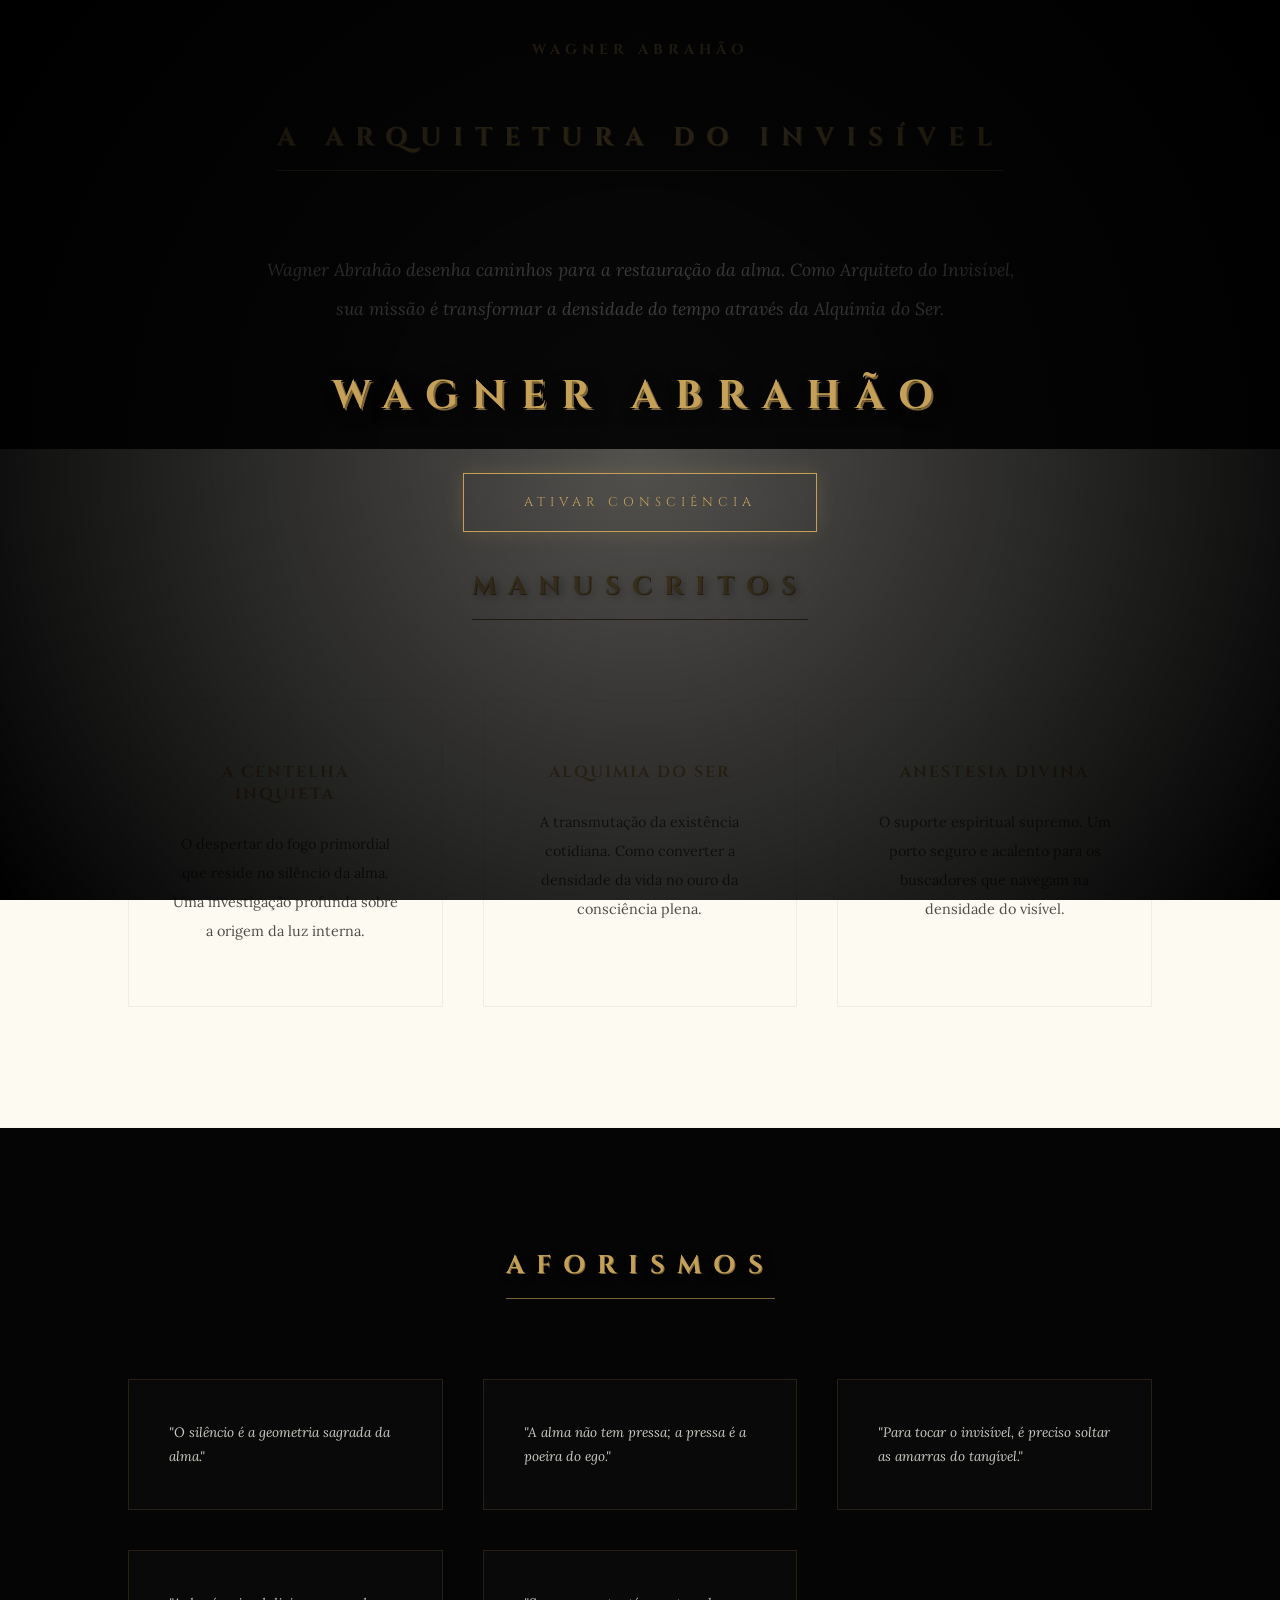
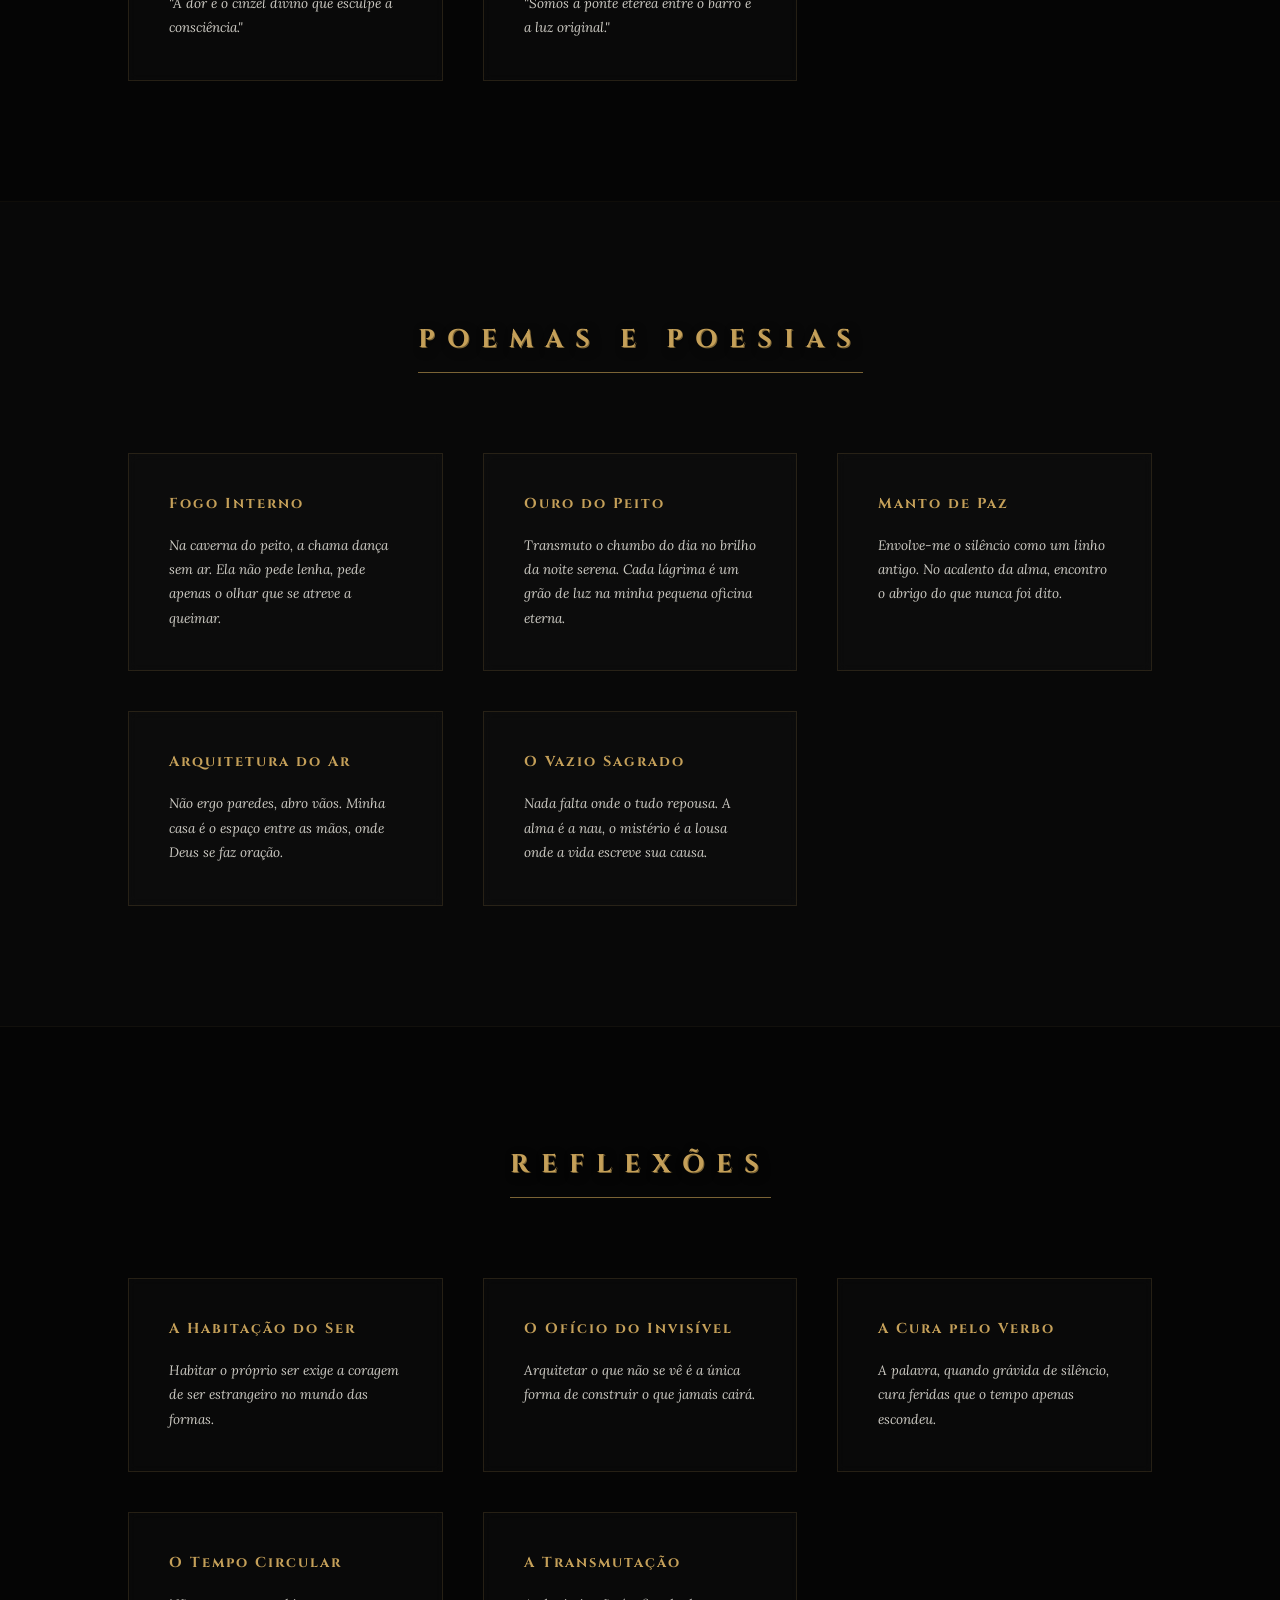
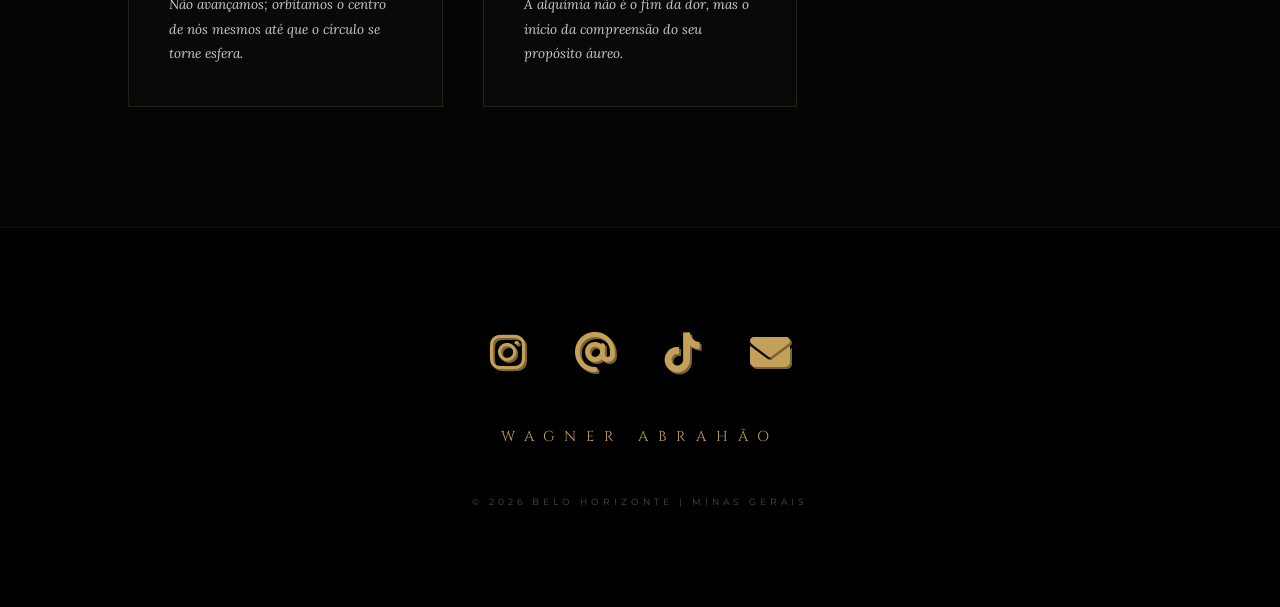
==== Nova Era/index.html @ b2820296 "Add files via upload" ====
<!DOCTYPE html>
<html lang="pt-br">
<head>
    <meta charset="UTF-8">
    <meta name="viewport" content="width=device-width, initial-scale=1.0">
    <title>Wagner Abrahão | Arquiteto do Invisível</title>
    
    <script async src="https://www.googletagmanager.com/gtag/js?id=G-5WZHN0YR19"></script>
    <script>
      window.dataLayer = window.dataLayer || [];
      function gtag(){dataLayer.push(arguments);}
      gtag('js', new Date());
      gtag('config', 'G-5WZHN0YR19');
    </script>

    <link href="https://fonts.googleapis.com/css2?family=Cinzel:wght@400;700;900&family=Lora:ital,wght@0,400;1,400&family=Montserrat:wght@100;300;400&display=swap" rel="stylesheet">
    <link rel="stylesheet" href="https://cdnjs.cloudflare.com/ajax/libs/font-awesome/6.5.1/css/all.min.css">
    
    <style>
        :root { --gold: #c5a059; --dark-gold: #7a6335; --obsidian: #050505; --cream: #fdfaf1; }
        
        * { margin: 0; padding: 0; box-sizing: border-box; -webkit-font-smoothing: antialiased; }
        body, html { background-color: var(--obsidian); color: var(--cream); font-family: 'Montserrat', sans-serif; overflow-x: hidden; scroll-behavior: smooth; }

        /* CANVAS - ALQUIMIA VISUAL */
        #canvas-bg { position: fixed; top: 0; left: 0; width: 100%; height: 100%; z-index: -1; pointer-events: none; opacity: 0.6; }

        /* PORTAL DE ENTRADA (ESTILO FERRARI) */
        #splash {
            position: fixed; top: 0; left: 0; width: 100%; height: 100vh;
            z-index: 10000; display: flex; flex-direction: column;
            justify-content: center; align-items: center; text-align: center;
            background: radial-gradient(circle, rgba(10,10,10,0.7) 0%, rgba(0,0,0,1) 100%), 
                        url('https://images.unsplash.com/photo-1441974231531-c6227db76b6e?auto=format&fit=crop&w=2560&q=80');
            background-size: cover; background-position: center;
            transition: transform 2s cubic-bezier(0.85, 0, 0.15, 1);
        }
        h1.splash-title { 
            font-family: 'Cinzel', serif; font-size: clamp(1.4rem, 5vw, 2.5rem); 
            letter-spacing: 15px; color: var(--gold); margin-bottom: 50px;
            text-shadow: 2px 2px 0px var(--dark-gold), 4px 4px 15px rgba(0,0,0,0.8);
        }
        #btn-activate { 
            background: none; border: 1px solid var(--gold); color: var(--gold); 
            padding: 20px 60px; font-family: 'Cinzel'; letter-spacing: 5px; cursor: pointer; 
            transition: 0.5s; font-size: 0.8rem; backdrop-filter: blur(10px);
            box-shadow: 0 0 20px rgba(197, 160, 89, 0.2);
        }
        #btn-activate:hover { background: var(--gold); color: var(--obsidian); box-shadow: 0 0 50px var(--gold); transform: scale(1.05); }

        /* NAVEGAÇÃO */
        nav { position: fixed; top: 0; width: 100%; padding: 40px; display: flex; justify-content: center; z-index: 500; mix-blend-mode: difference; }
        .brand { font-family: 'Cinzel', serif; font-weight: 700; font-size: 0.9rem; letter-spacing: 5px; color: var(--gold); text-decoration: none; }

        /* SEÇÕES - CENTRALIZAÇÃO TOTAL */
        section { padding: 120px 10%; width: 100%; text-align: center; border-bottom: 1px solid rgba(197, 160, 89, 0.05); }
        .title-sec { 
            font-family: 'Cinzel'; font-size: clamp(1.1rem, 3vw, 1.6rem); 
            text-align: center; margin: 0 auto 80px; letter-spacing: 12px; 
            color: var(--gold); display: block; max-width: fit-content;
            padding-bottom: 15px; border-bottom: 1px solid var(--dark-gold);
            text-shadow: 1px 1px 0px var(--dark-gold), 3px 3px 10px rgba(0,0,0,0.5);
        }
        
        /* MANUSCRITOS (GRID DE PRESTÍGIO) */
        .manuscritos { background: var(--cream); color: var(--obsidian); }
        .grid-manus { display: grid; grid-template-columns: repeat(auto-fit, minmax(280px, 1fr)); gap: 40px; }
        .card-manus { 
            padding: 60px 40px; border: 1px solid rgba(0,0,0,0.05); transition: 0.7s; 
            background: var(--cream); position: relative;
        }
        .card-manus:hover { transform: translateY(-10px); background: #fff; box-shadow: 0 30px 60px rgba(0,0,0,0.1); border-color: var(--gold); }
        .card-manus h3 { font-family: 'Cinzel'; color: var(--gold); margin-bottom: 25px; font-size: 1rem; letter-spacing: 2px; }
        .card-manus p { font-family: 'Lora'; font-size: 0.9rem; line-height: 2; opacity: 0.7; }

        /* CONTENT BLOCK (POEMAS/REFLEXÕES) */
        .content-grid { display: grid; grid-template-columns: repeat(auto-fit, minmax(300px, 1fr)); gap: 40px; }
        .content-item { 
            padding: 40px; border: 1px solid rgba(197, 160, 89, 0.15); 
            background: rgba(255,255,255,0.02); text-align: left; 
            transition: 0.5s; backdrop-filter: blur(5px);
        }
        .content-item:hover { border-color: var(--gold); background: rgba(197, 160, 89, 0.05); }
        .content-item h3 { font-family: 'Cinzel'; color: var(--gold); margin-bottom: 20px; font-size: 0.9rem; letter-spacing: 2px; }
        .content-item p { font-family: 'Lora'; font-style: italic; opacity: 0.8; line-height: 1.8; font-size: 0.85rem; }

        /* RODAPÉ E ÍCONES 3D */
        footer { padding: 100px 10%; background: #000; text-align: center; }
        .social-icons { display: flex; justify-content: center; gap: 50px; margin-bottom: 50px; }
        .social-icons a { 
            color: var(--gold); font-size: 2.5rem; transition: 0.4s;
            text-shadow: 2px 2px 0px var(--dark-gold), 4px 4px 12px rgba(0,0,0,0.9); /* 3D Realista */
        }
        .social-icons a:hover { transform: translateY(-5px) scale(1.1); color: #fff; text-shadow: 0 0 20px var(--gold); }
        .copy { font-size: 0.55rem; opacity: 0.3; margin-top: 50px; letter-spacing: 4px; }

        @media (max-width: 768px) { section { padding: 80px 6%; } .title-sec { letter-spacing: 8px; } }
    </style>
</head>
<body>

    <canvas id="canvas-bg"></canvas>

    <div id="splash">
        <h1 class="splash-title">WAGNER ABRAHÃO</h1>
        <button id="btn-activate" onclick="launch()">ATIVAR CONSCIÊNCIA</button>
    </div>

    <audio id="bg-audio" loop preload="auto"><source src="musica.mp3" type="audio/mpeg"></audio>

    <nav><a href="#" class="brand">WAGNER ABRAHÃO</a></nav>

    <section id="manifesto">
        <h2 class="title-sec">A ARQUITETURA DO INVISÍVEL</h2>
        <div style="max-width: 750px; margin: 0 auto;">
            <p style="font-family: 'Lora'; font-style: italic; font-size: 1.1rem; line-height: 2.2; opacity: 0.9;">
                Wagner Abrahão desenha caminhos para a restauração da alma. Como Arquiteto do Invisível, sua missão é transformar a densidade do tempo através da Alquimia do Ser.
            </p>
        </div>
    </section>

    <section class="manuscritos" id="manuscritos">
        <h2 class="title-sec">MANUSCRITOS</h2>
        <div class="grid-manus">
            <div class="card-manus">
                <h3>A CENTELHA INQUIETA</h3>
                <p>O despertar do fogo primordial que reside no silêncio da alma. Uma investigação profunda sobre a origem da luz interna.</p>
            </div>
            <div class="card-manus">
                <h3>ALQUIMIA DO SER</h3>
                <p>A transmutação da existência cotidiana. Como converter a densidade da vida no ouro da consciência plena.</p>
            </div>
            <div class="card-manus">
                <h3>ANESTESIA DIVINA</h3>
                <p>O suporte espiritual supremo. Um porto seguro e acalento para os buscadores que navegam na densidade do visível.</p>
            </div>
        </div>
    </section>

    <section id="aforismos">
        <h2 class="title-sec">AFORISMOS</h2>
        <div class="content-grid">
            <div class="content-item"><p>"O silêncio é a geometria sagrada da alma."</p></div>
            <div class="content-item"><p>"A alma não tem pressa; a pressa é a poeira do ego."</p></div>
            <div class="content-item"><p>"Para tocar o invisível, é preciso soltar as amarras do tangível."</p></div>
            <div class="content-item"><p>"A dor é o cinzel divino que esculpe a consciência."</p></div>
            <div class="content-item"><p>"Somos a ponte etérea entre o barro e a luz original."</p></div>
        </div>
    </section>

    <section id="poemas" style="background: rgba(255,255,255,0.01);">
        <h2 class="title-sec">POEMAS E POESIAS</h2>
        <div class="content-grid">
            <div class="content-item"><h3>Fogo Interno</h3><p>Na caverna do peito, a chama dança sem ar. Ela não pede lenha, pede apenas o olhar que se atreve a queimar.</p></div>
            <div class="content-item"><h3>Ouro do Peito</h3><p>Transmuto o chumbo do dia no brilho da noite serena. Cada lágrima é um grão de luz na minha pequena oficina eterna.</p></div>
            <div class="content-item"><h3>Manto de Paz</h3><p>Envolve-me o silêncio como um linho antigo. No acalento da alma, encontro o abrigo do que nunca foi dito.</p></div>
            <div class="content-item"><h3>Arquitetura do Ar</h3><p>Não ergo paredes, abro vãos. Minha casa é o espaço entre as mãos, onde Deus se faz oração.</p></div>
            <div class="content-item"><h3>O Vazio Sagrado</h3><p>Nada falta onde o tudo repousa. A alma é a nau, o mistério é a lousa onde a vida escreve sua causa.</p></div>
        </div>
    </section>

    <section id="textos">
        <h2 class="title-sec">REFLEXÕES</h2>
        <div class="content-grid">
            <div class="content-item"><h3>A Habitação do Ser</h3><p>Habitar o próprio ser exige a coragem de ser estrangeiro no mundo das formas.</p></div>
            <div class="content-item"><h3>O Ofício do Invisível</h3><p>Arquitetar o que não se vê é a única forma de construir o que jamais cairá.</p></div>
            <div class="content-item"><h3>A Cura pelo Verbo</h3><p>A palavra, quando grávida de silêncio, cura feridas que o tempo apenas escondeu.</p></div>
            <div class="content-item"><h3>O Tempo Circular</h3><p>Não avançamos; orbitamos o centro de nós mesmos até que o círculo se torne esfera.</p></div>
            <div class="content-item"><h3>A Transmutação</h3><p>A alquimia não é o fim da dor, mas o início da compreensão do seu propósito áureo.</p></div>
        </div>
    </section>

    <footer>
        <div class="social-icons">
            <a href="https://www.instagram.com/wagnerabrahao_" target="_blank" title="Instagram"><i class="fab fa-instagram"></i></a>
            <a href="https://www.threads.com/@wagnerabrahao_" target="_blank" title="Threads"><i class="fa-solid fa-at"></i></a>
            <a href="https://www.tiktok.com/@wagner.abrahao" target="_blank" title="TikTok"><i class="fab fa-tiktok"></i></a>
            <a href="mailto:wagner.abrahao.31@gmail.com" title="Email"><i class="fas fa-envelope"></i></a>
        </div>
        <p style="font-family:'Cinzel'; letter-spacing:10px; color:var(--gold); font-size: 0.9rem; text-shadow: var(--shadow-3d);">WAGNER ABRAHÃO</p>
        <p class="copy">© 2026 BELO HORIZONTE | MINAS GERAIS</p>
    </footer>

    <script>
        // CANVAS GOLD DUST REATIVO
        const canvas = document.getElementById('canvas-bg');
        const ctx = canvas.getContext('2d');
        let particles = [];
        function initCanvas() { canvas.width = window.innerWidth; canvas.height = window.innerHeight; }
        class Particle {
            constructor() {
                this.x = Math.random() * canvas.width;
                this.y = Math.random() * canvas.height;
                this.size = Math.random() * 2 + 0.1;
                this.speedX = Math.random() * 0.3 - 0.15;
                this.speedY = Math.random() * 0.2 - 0.1;
                this.opacity = Math.random() * 0.6;
            }
            update() {
                this.x += this.speedX; this.y += this.speedY;
                if (this.x > canvas.width) this.x = 0; if (this.y > canvas.height) this.y = 0;
            }
            draw() { ctx.fillStyle = `rgba(197, 160, 89, ${this.opacity})`; ctx.beginPath(); ctx.arc(this.x, this.y, this.size, 0, Math.PI * 2); ctx.fill(); }
        }
        function handleParticles() { for (let i = 0; i < 150; i++) particles.push(new Particle()); }
        function animate() { ctx.clearRect(0, 0, canvas.width, canvas.height); particles.forEach(p => { p.update(); p.draw(); }); requestAnimationFrame(animate); }
        window.addEventListener('resize', initCanvas); initCanvas(); handleParticles(); animate();

        function launch() {
            const audio = document.getElementById('bg-audio');
            const splash = document.getElementById('splash');
            audio.volume = 0.4;
            audio.play().catch(e => console.log("Áudio bloqueado. Clique novamente."));
            splash.style.transform = "translateY(-100%)";
            setTimeout(() => { splash.style.display = "none"; window.scrollTo(0,0); }, 2000);
        }
    </script>
</body>
</html>
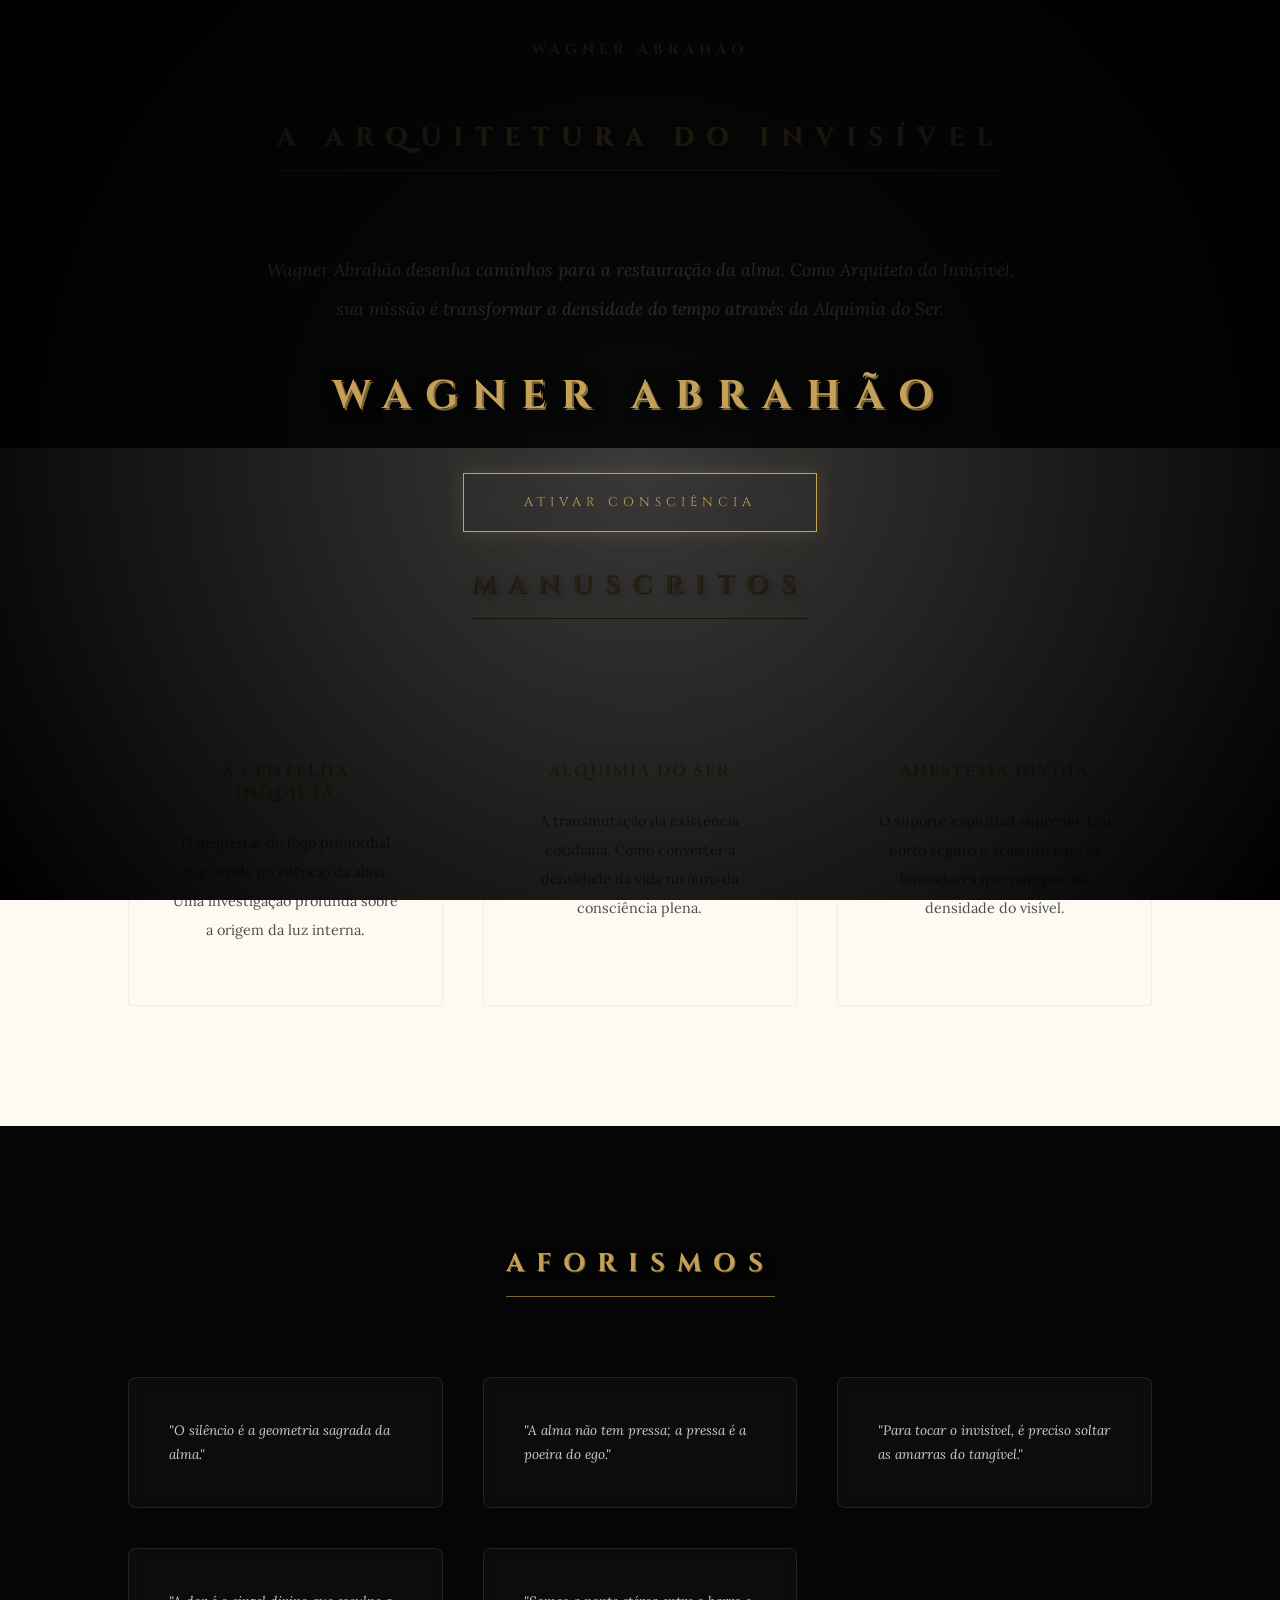
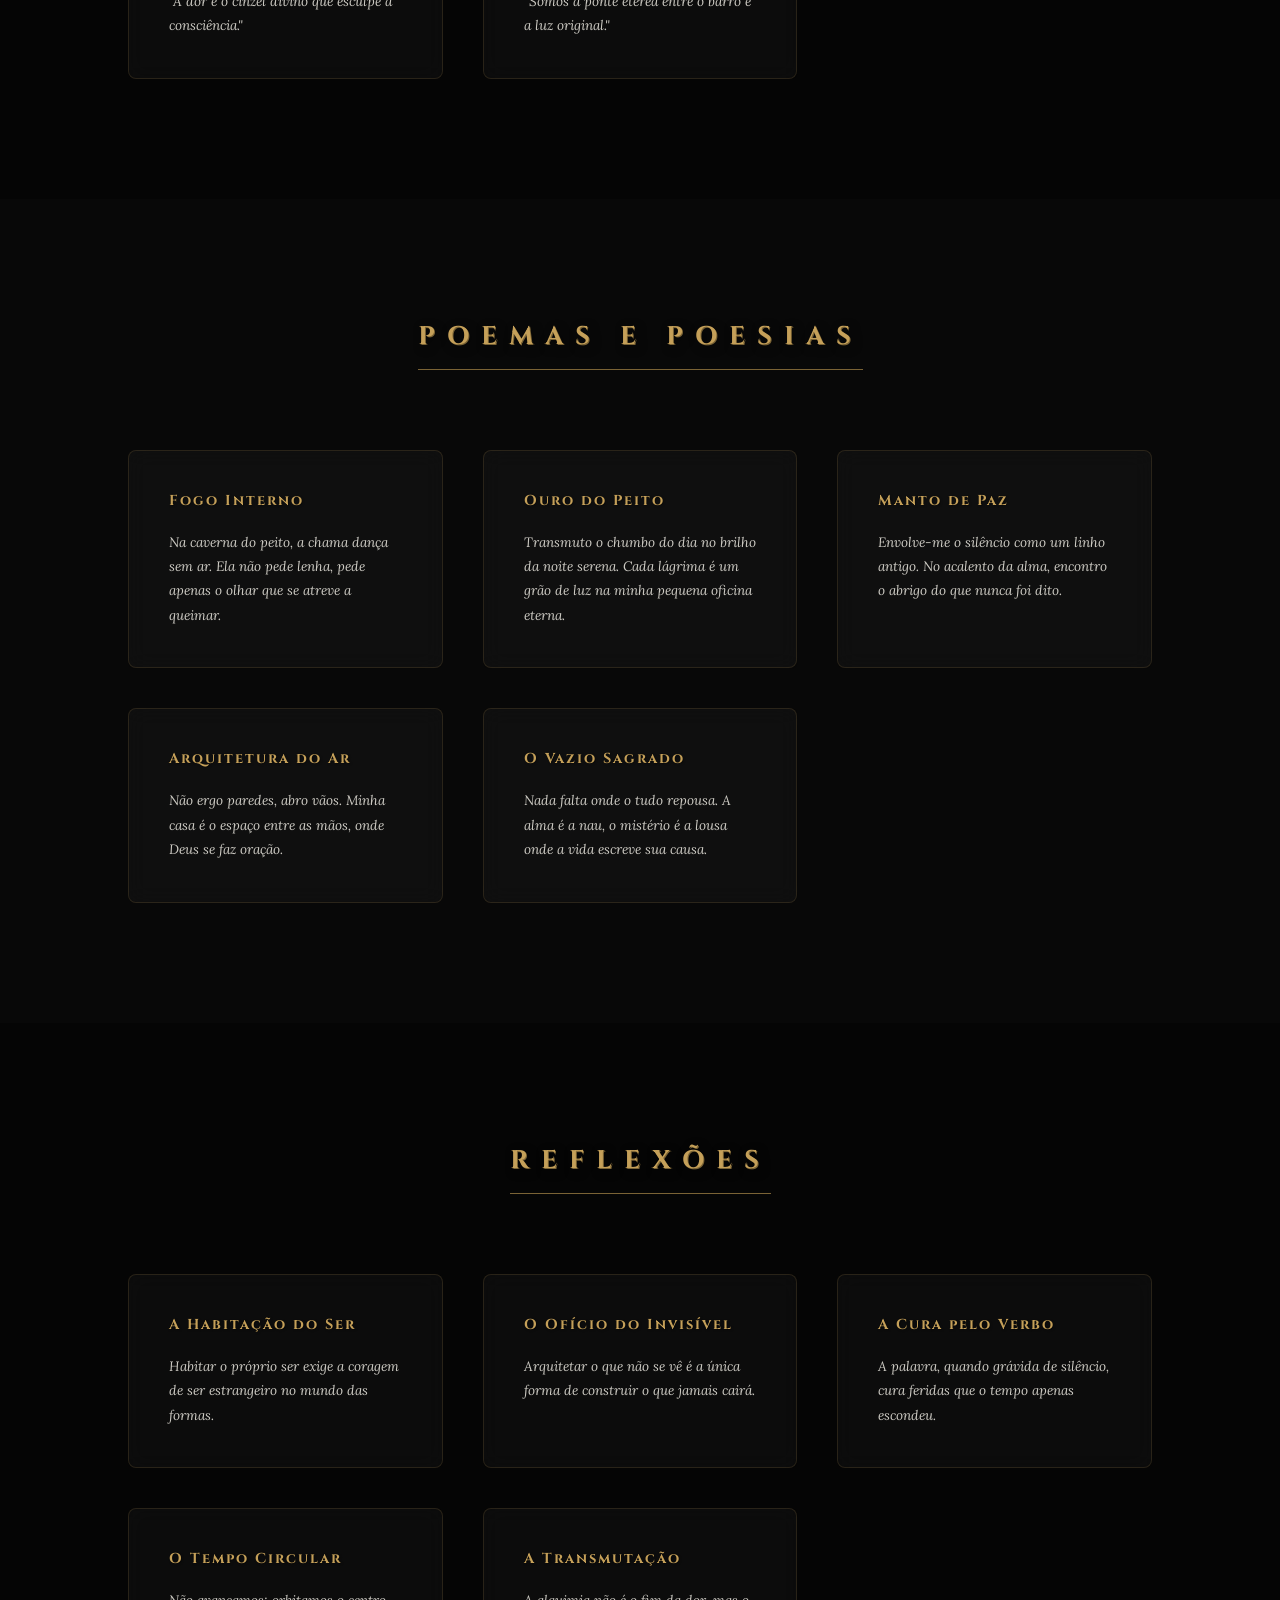
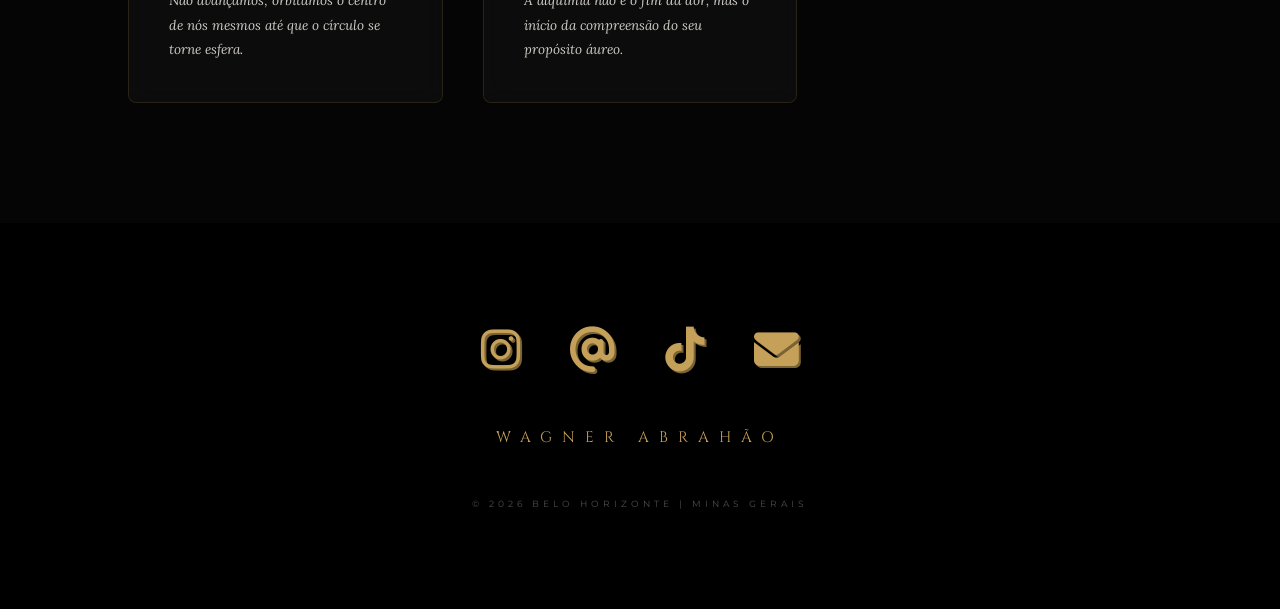
==== commit f7c71832: "Add files via upload" ====
--- a/Nova Era/index.html
+++ b/Nova Era/index.html
@@ -17,24 +17,25 @@
     <link rel="stylesheet" href="https://cdnjs.cloudflare.com/ajax/libs/font-awesome/6.5.1/css/all.min.css">
     
     <style>
-        :root { --gold: #c5a059; --dark-gold: #7a6335; --obsidian: #050505; --cream: #fdfaf1; }
+        :root { --gold: #c5a059; --dark-gold: #7a6335; --obsidian: #050505; --cream: #fdfaf1; --glass: rgba(255, 255, 255, 0.03); }
         
         * { margin: 0; padding: 0; box-sizing: border-box; -webkit-font-smoothing: antialiased; }
         body, html { background-color: var(--obsidian); color: var(--cream); font-family: 'Montserrat', sans-serif; overflow-x: hidden; scroll-behavior: smooth; }
 
-        /* CANVAS - ALQUIMIA VISUAL */
+        /* CANVAS - VIDA ORGÂNICA */
         #canvas-bg { position: fixed; top: 0; left: 0; width: 100%; height: 100%; z-index: -1; pointer-events: none; opacity: 0.6; }
 
-        /* PORTAL DE ENTRADA (ESTILO FERRARI) */
+        /* PORTAL DE ENTRADA (ESTILO PRESTÍGIO) */
         #splash {
             position: fixed; top: 0; left: 0; width: 100%; height: 100vh;
             z-index: 10000; display: flex; flex-direction: column;
             justify-content: center; align-items: center; text-align: center;
-            background: radial-gradient(circle, rgba(10,10,10,0.7) 0%, rgba(0,0,0,1) 100%), 
+            background: radial-gradient(circle, rgba(10,10,10,0.8) 0%, rgba(0,0,0,1) 100%), 
                         url('https://images.unsplash.com/photo-1441974231531-c6227db76b6e?auto=format&fit=crop&w=2560&q=80');
             background-size: cover; background-position: center;
             transition: transform 2s cubic-bezier(0.85, 0, 0.15, 1);
         }
+        /* H1 - AUTORIDADE MÁXIMA */
         h1.splash-title { 
             font-family: 'Cinzel', serif; font-size: clamp(1.4rem, 5vw, 2.5rem); 
             letter-spacing: 15px; color: var(--gold); margin-bottom: 50px;
@@ -48,53 +49,53 @@
         }
         #btn-activate:hover { background: var(--gold); color: var(--obsidian); box-shadow: 0 0 50px var(--gold); transform: scale(1.05); }
 
-        /* NAVEGAÇÃO */
+        /* NAVEGAÇÃO MINIMALISTA */
         nav { position: fixed; top: 0; width: 100%; padding: 40px; display: flex; justify-content: center; z-index: 500; mix-blend-mode: difference; }
         .brand { font-family: 'Cinzel', serif; font-weight: 700; font-size: 0.9rem; letter-spacing: 5px; color: var(--gold); text-decoration: none; }
 
-        /* SEÇÕES - CENTRALIZAÇÃO TOTAL */
-        section { padding: 120px 10%; width: 100%; text-align: center; border-bottom: 1px solid rgba(197, 160, 89, 0.05); }
+        /* SEÇÕES - CENTRALIZAÇÃO E DESIGN ANTI-GRID */
+        section { padding: 120px 10%; width: 100%; text-align: center; position: relative; }
         .title-sec { 
-            font-family: 'Cinzel'; font-size: clamp(1.1rem, 3vw, 1.6rem); 
+            font-family: 'Cinzel'; font-size: clamp(1.1rem, 3.5vw, 1.6rem); 
             text-align: center; margin: 0 auto 80px; letter-spacing: 12px; 
             color: var(--gold); display: block; max-width: fit-content;
             padding-bottom: 15px; border-bottom: 1px solid var(--dark-gold);
             text-shadow: 1px 1px 0px var(--dark-gold), 3px 3px 10px rgba(0,0,0,0.5);
         }
         
-        /* MANUSCRITOS (GRID DE PRESTÍGIO) */
+        /* MANUSCRITOS (ESTÉTICA DE GALERIA) */
         .manuscritos { background: var(--cream); color: var(--obsidian); }
         .grid-manus { display: grid; grid-template-columns: repeat(auto-fit, minmax(280px, 1fr)); gap: 40px; }
         .card-manus { 
             padding: 60px 40px; border: 1px solid rgba(0,0,0,0.05); transition: 0.7s; 
-            background: var(--cream); position: relative;
+            background: var(--cream); position: relative; border-radius: 4px;
         }
         .card-manus:hover { transform: translateY(-10px); background: #fff; box-shadow: 0 30px 60px rgba(0,0,0,0.1); border-color: var(--gold); }
         .card-manus h3 { font-family: 'Cinzel'; color: var(--gold); margin-bottom: 25px; font-size: 1rem; letter-spacing: 2px; }
         .card-manus p { font-family: 'Lora'; font-size: 0.9rem; line-height: 2; opacity: 0.7; }
 
-        /* CONTENT BLOCK (POEMAS/REFLEXÕES) */
+        /* CONTENT GRID - H3 SEMANTICAMENTE CORRETO */
         .content-grid { display: grid; grid-template-columns: repeat(auto-fit, minmax(300px, 1fr)); gap: 40px; }
         .content-item { 
             padding: 40px; border: 1px solid rgba(197, 160, 89, 0.15); 
-            background: rgba(255,255,255,0.02); text-align: left; 
-            transition: 0.5s; backdrop-filter: blur(5px);
+            background: var(--glass); text-align: left; 
+            transition: 0.5s; backdrop-filter: blur(10px); border-radius: 8px;
         }
         .content-item:hover { border-color: var(--gold); background: rgba(197, 160, 89, 0.05); }
-        .content-item h3 { font-family: 'Cinzel'; color: var(--gold); margin-bottom: 20px; font-size: 0.9rem; letter-spacing: 2px; }
+        .content-item h3 { font-family: 'Cinzel'; color: var(--gold); margin-bottom: 20px; font-size: 0.9rem; letter-spacing: 2px; text-shadow: 1px 1px 2px rgba(0,0,0,0.5); }
         .content-item p { font-family: 'Lora'; font-style: italic; opacity: 0.8; line-height: 1.8; font-size: 0.85rem; }
 
-        /* RODAPÉ E ÍCONES 3D */
+        /* RODAPÉ E ÍCONES 3D REALISTAS */
         footer { padding: 100px 10%; background: #000; text-align: center; }
         .social-icons { display: flex; justify-content: center; gap: 50px; margin-bottom: 50px; }
         .social-icons a { 
-            color: var(--gold); font-size: 2.5rem; transition: 0.4s;
-            text-shadow: 2px 2px 0px var(--dark-gold), 4px 4px 12px rgba(0,0,0,0.9); /* 3D Realista */
-        }
-        .social-icons a:hover { transform: translateY(-5px) scale(1.1); color: #fff; text-shadow: 0 0 20px var(--gold); }
+            color: var(--gold); font-size: 2.8rem; transition: 0.4s;
+            text-shadow: 2px 2px 0px #7a6335, 4px 4px 12px rgba(0,0,0,0.9); /* Efeito 3D de Ouro */
+        }
+        .social-icons a:hover { transform: translateY(-5px) scale(1.1); color: #fff; text-shadow: 0 0 25px var(--gold); }
         .copy { font-size: 0.55rem; opacity: 0.3; margin-top: 50px; letter-spacing: 4px; }
 
-        @media (max-width: 768px) { section { padding: 80px 6%; } .title-sec { letter-spacing: 8px; } }
+        @media (max-width: 768px) { section { padding: 80px 6%; } .title-sec { letter-spacing: 8px; font-size: 1.2rem; } }
     </style>
 </head>
 <body>
@@ -173,16 +174,16 @@
     <footer>
         <div class="social-icons">
             <a href="https://www.instagram.com/wagnerabrahao_" target="_blank" title="Instagram"><i class="fab fa-instagram"></i></a>
-            <a href="https://www.threads.com/@wagnerabrahao_" target="_blank" title="Threads"><i class="fa-solid fa-at"></i></a>
+            <a href="https://www.threads.net/@wagnerabrahao_" target="_blank" title="Threads"><i class="fa-solid fa-at"></i></a>
             <a href="https://www.tiktok.com/@wagner.abrahao" target="_blank" title="TikTok"><i class="fab fa-tiktok"></i></a>
             <a href="mailto:wagner.abrahao.31@gmail.com" title="Email"><i class="fas fa-envelope"></i></a>
         </div>
-        <p style="font-family:'Cinzel'; letter-spacing:10px; color:var(--gold); font-size: 0.9rem; text-shadow: var(--shadow-3d);">WAGNER ABRAHÃO</p>
+        <p style="font-family:'Cinzel'; letter-spacing:10px; color:var(--gold); font-size: 0.95rem; text-shadow: var(--shadow-3d);">WAGNER ABRAHÃO</p>
         <p class="copy">© 2026 BELO HORIZONTE | MINAS GERAIS</p>
     </footer>
 
     <script>
-        // CANVAS GOLD DUST REATIVO
+        // CANVAS GOLD DUST REATIVO (SISTEMA DE PRESTÍGIO)
         const canvas = document.getElementById('canvas-bg');
         const ctx = canvas.getContext('2d');
         let particles = [];
@@ -191,9 +192,9 @@
             constructor() {
                 this.x = Math.random() * canvas.width;
                 this.y = Math.random() * canvas.height;
-                this.size = Math.random() * 2 + 0.1;
-                this.speedX = Math.random() * 0.3 - 0.15;
-                this.speedY = Math.random() * 0.2 - 0.1;
+                this.size = Math.random() * 2.2 + 0.1;
+                this.speedX = Math.random() * 0.2 - 0.1;
+                this.speedY = Math.random() * 0.15 - 0.05;
                 this.opacity = Math.random() * 0.6;
             }
             update() {
@@ -202,15 +203,16 @@
             }
             draw() { ctx.fillStyle = `rgba(197, 160, 89, ${this.opacity})`; ctx.beginPath(); ctx.arc(this.x, this.y, this.size, 0, Math.PI * 2); ctx.fill(); }
         }
-        function handleParticles() { for (let i = 0; i < 150; i++) particles.push(new Particle()); }
+        function handleParticles() { particles = []; for (let i = 0; i < 160; i++) particles.push(new Particle()); }
         function animate() { ctx.clearRect(0, 0, canvas.width, canvas.height); particles.forEach(p => { p.update(); p.draw(); }); requestAnimationFrame(animate); }
-        window.addEventListener('resize', initCanvas); initCanvas(); handleParticles(); animate();
+        window.addEventListener('resize', () => { initCanvas(); handleParticles(); });
+        initCanvas(); handleParticles(); animate();
 
         function launch() {
             const audio = document.getElementById('bg-audio');
             const splash = document.getElementById('splash');
             audio.volume = 0.4;
-            audio.play().catch(e => console.log("Áudio bloqueado. Clique novamente."));
+            audio.play().catch(e => console.log("Áudio aguardando interação."));
             splash.style.transform = "translateY(-100%)";
             setTimeout(() => { splash.style.display = "none"; window.scrollTo(0,0); }, 2000);
         }
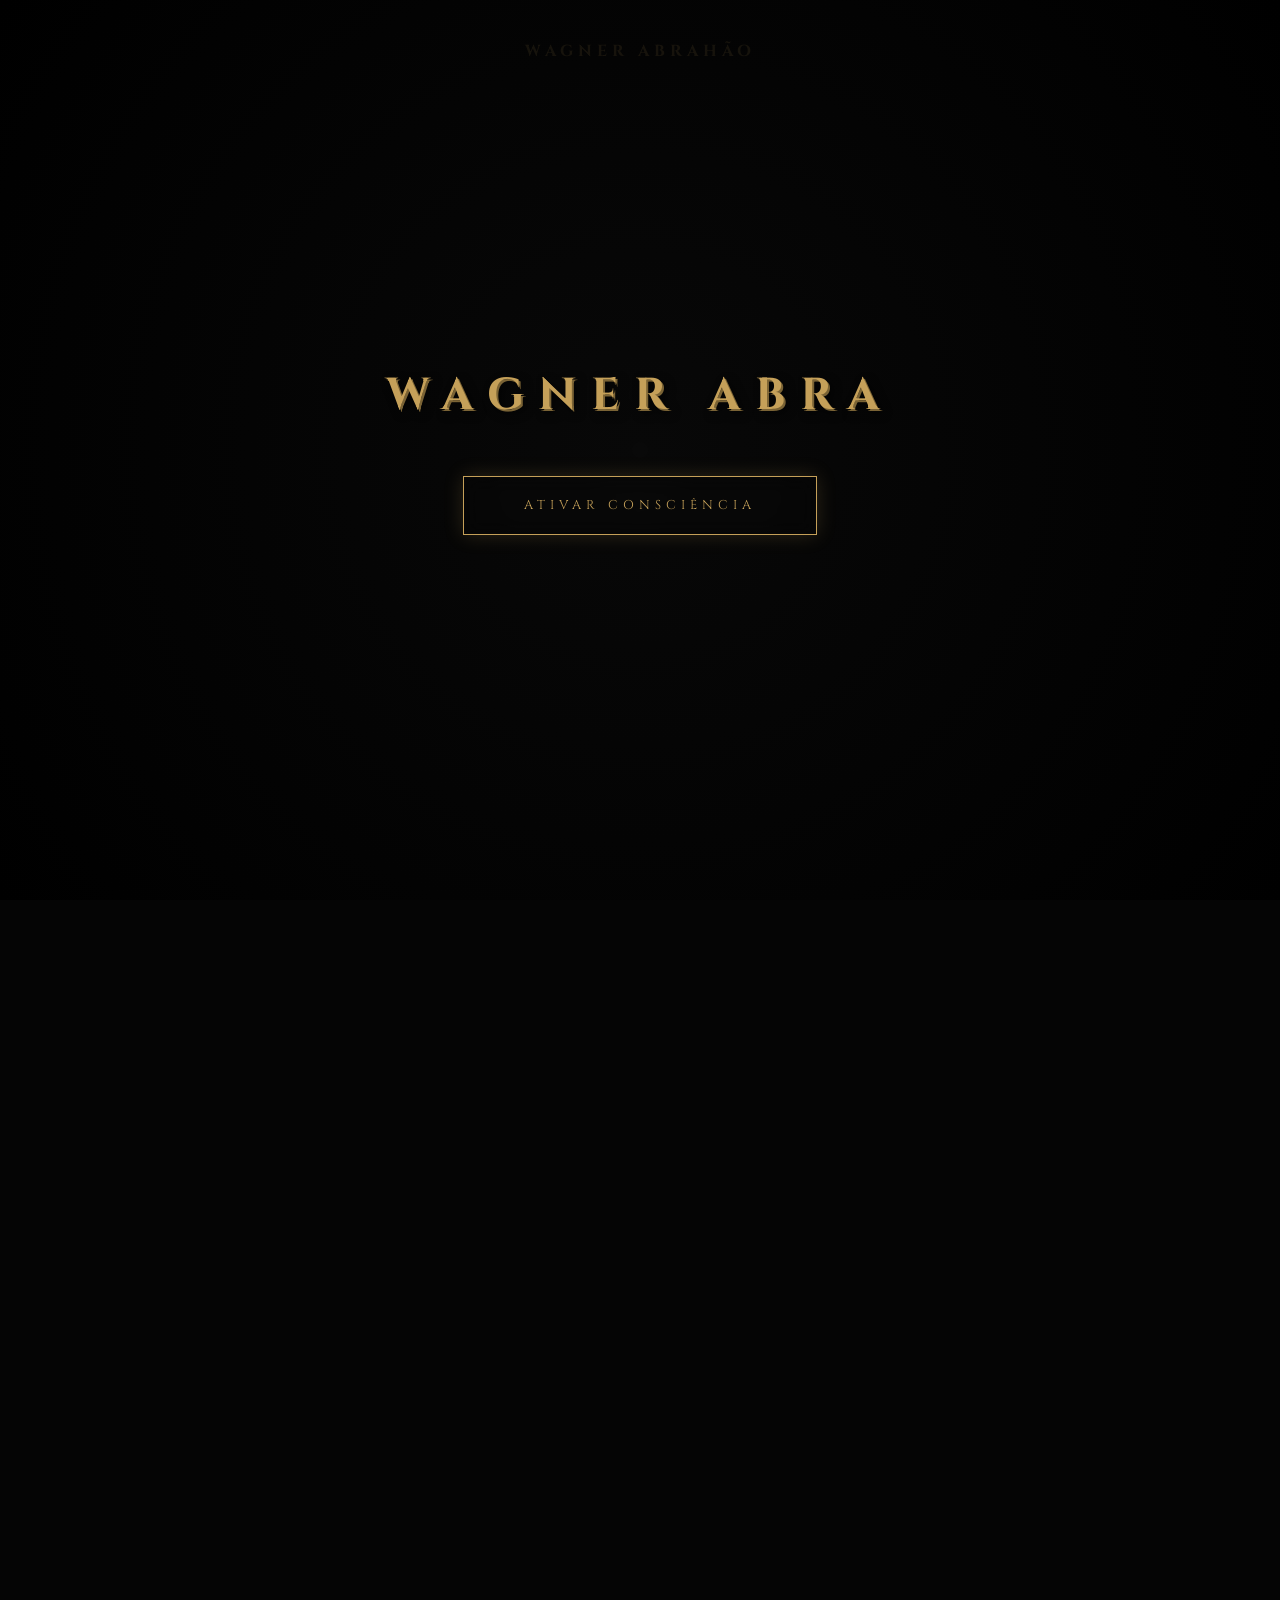
==== commit a68b61fe: "Add files via upload" ====
--- a/Nova Era/index.html
+++ b/Nova Era/index.html
@@ -5,6 +5,7 @@
     <meta name="viewport" content="width=device-width, initial-scale=1.0">
     <title>Wagner Abrahão | Arquiteto do Invisível</title>
     
+    <!-- Google Analytics -->
     <script async src="https://www.googletagmanager.com/gtag/js?id=G-5WZHN0YR19"></script>
     <script>
       window.dataLayer = window.dataLayer || [];
@@ -13,89 +14,383 @@
       gtag('config', 'G-5WZHN0YR19');
     </script>
 
+    <!-- Fontes e ícones -->
     <link href="https://fonts.googleapis.com/css2?family=Cinzel:wght@400;700;900&family=Lora:ital,wght@0,400;1,400&family=Montserrat:wght@100;300;400&display=swap" rel="stylesheet">
     <link rel="stylesheet" href="https://cdnjs.cloudflare.com/ajax/libs/font-awesome/6.5.1/css/all.min.css">
     
     <style>
-        :root { --gold: #c5a059; --dark-gold: #7a6335; --obsidian: #050505; --cream: #fdfaf1; --glass: rgba(255, 255, 255, 0.03); }
-        
-        * { margin: 0; padding: 0; box-sizing: border-box; -webkit-font-smoothing: antialiased; }
-        body, html { background-color: var(--obsidian); color: var(--cream); font-family: 'Montserrat', sans-serif; overflow-x: hidden; scroll-behavior: smooth; }
-
-        /* CANVAS - VIDA ORGÂNICA */
-        #canvas-bg { position: fixed; top: 0; left: 0; width: 100%; height: 100%; z-index: -1; pointer-events: none; opacity: 0.6; }
-
-        /* PORTAL DE ENTRADA (ESTILO PRESTÍGIO) */
+        :root { 
+            --ouro: #c5a059; 
+            --ouro-escuro: #7a6335; 
+            --obsidiana: #050505; 
+            --creme: #fdfaf1; 
+            --sombra-3d: 2px 2px 0px #7a6335, 4px 4px 10px rgba(0,0,0,0.8); 
+        }
+        
+        * { 
+            margin: 0; 
+            padding: 0; 
+            box-sizing: border-box; 
+            -webkit-font-smoothing: antialiased; 
+        }
+        
+        body, html { 
+            background-color: var(--obsidiana); 
+            color: var(--creme); 
+            font-family: 'Montserrat', sans-serif; 
+            overflow-x: hidden; 
+            scroll-behavior: smooth; 
+        }
+
+        /* CANVAS - VIDA ORGÂNICA (POEIRA DE OURO) */
+        #canvas-bg { 
+            position: fixed; 
+            top: 0; 
+            left: 0; 
+            width: 100%; 
+            height: 100%; 
+            z-index: -1; 
+            pointer-events: none; 
+            opacity: 0.6; 
+        }
+
+        /* PORTAL DE ENTRADA (MÁGICA 3D) */
         #splash {
-            position: fixed; top: 0; left: 0; width: 100%; height: 100vh;
-            z-index: 10000; display: flex; flex-direction: column;
-            justify-content: center; align-items: center; text-align: center;
+            position: fixed; 
+            top: 0; 
+            left: 0; 
+            width: 100%; 
+            height: 100vh;
+            z-index: 10000; 
+            display: flex; 
+            flex-direction: column;
+            justify-content: center; 
+            align-items: center; 
+            text-align: center;
             background: radial-gradient(circle, rgba(10,10,10,0.8) 0%, rgba(0,0,0,1) 100%), 
                         url('https://images.unsplash.com/photo-1441974231531-c6227db76b6e?auto=format&fit=crop&w=2560&q=80');
-            background-size: cover; background-position: center;
+            background-size: cover; 
+            background-position: center;
             transition: transform 2s cubic-bezier(0.85, 0, 0.15, 1);
         }
-        /* H1 - AUTORIDADE MÁXIMA */
+        
         h1.splash-title { 
-            font-family: 'Cinzel', serif; font-size: clamp(1.4rem, 5vw, 2.5rem); 
-            letter-spacing: 15px; color: var(--gold); margin-bottom: 50px;
-            text-shadow: 2px 2px 0px var(--dark-gold), 4px 4px 15px rgba(0,0,0,0.8);
-        }
+            font-family: 'Cinzel', serif; 
+            font-size: clamp(1.4rem, 5vw, 2.8rem); 
+            letter-spacing: 15px; 
+            color: var(--ouro); 
+            margin-bottom: 50px;
+            text-shadow: var(--sombra-3d);
+        }
+        
         #btn-activate { 
-            background: none; border: 1px solid var(--gold); color: var(--gold); 
-            padding: 20px 60px; font-family: 'Cinzel'; letter-spacing: 5px; cursor: pointer; 
-            transition: 0.5s; font-size: 0.8rem; backdrop-filter: blur(10px);
+            background: none; 
+            border: 1px solid var(--ouro); 
+            color: var(--ouro); 
+            padding: 20px 60px; 
+            font-family: 'Cinzel'; 
+            letter-spacing: 5px; 
+            cursor: pointer; 
+            transition: 0.5s; 
+            font-size: 0.8rem; 
+            backdrop-filter: blur(10px);
             box-shadow: 0 0 20px rgba(197, 160, 89, 0.2);
-        }
-        #btn-activate:hover { background: var(--gold); color: var(--obsidian); box-shadow: 0 0 50px var(--gold); transform: scale(1.05); }
-
-        /* NAVEGAÇÃO MINIMALISTA */
-        nav { position: fixed; top: 0; width: 100%; padding: 40px; display: flex; justify-content: center; z-index: 500; mix-blend-mode: difference; }
-        .brand { font-family: 'Cinzel', serif; font-weight: 700; font-size: 0.9rem; letter-spacing: 5px; color: var(--gold); text-decoration: none; }
-
-        /* SEÇÕES - CENTRALIZAÇÃO E DESIGN ANTI-GRID */
-        section { padding: 120px 10%; width: 100%; text-align: center; position: relative; }
+            outline: none;
+        }
+        
+        #btn-activate:hover { 
+            background: var(--ouro); 
+            color: var(--obsidiana); 
+            box-shadow: 0 0 50px var(--ouro); 
+            transform: scale(1.05); 
+        }
+
+        /* NAVEGAÇÃO */
+        nav { 
+            position: fixed; 
+            top: 0; 
+            width: 100%; 
+            padding: 40px; 
+            display: flex; 
+            justify-content: center; 
+            z-index: 500; 
+            mix-blend-mode: difference; 
+            transition: padding 0.3s ease;
+        }
+        
+        .brand { 
+            font-family: 'Cinzel', serif; 
+            font-weight: 700; 
+            font-size: 1rem; 
+            letter-spacing: 5px; 
+            color: var(--ouro); 
+            text-decoration: none; 
+            text-shadow: 1px 1px 2px rgba(0,0,0,0.8); 
+            transition: opacity 0.3s ease;
+        }
+        
+        .brand:hover {
+            opacity: 0.8;
+        }
+
+        /* SEÇÕES - CENTRALIZAÇÃO TOTAL E DESIGN LIMPO */
+        section { 
+            padding: 120px 10%; 
+            width: 100%; 
+            text-align: center; 
+            border-bottom: 1px solid rgba(197, 160, 89, 0.05); 
+            opacity: 0;
+            transform: translateY(20px);
+            transition: opacity 1s ease, transform 1s ease;
+        }
+        
+        section.visible {
+            opacity: 1;
+            transform: translateY(0);
+        }
+        
         .title-sec { 
-            font-family: 'Cinzel'; font-size: clamp(1.1rem, 3.5vw, 1.6rem); 
-            text-align: center; margin: 0 auto 80px; letter-spacing: 12px; 
-            color: var(--gold); display: block; max-width: fit-content;
-            padding-bottom: 15px; border-bottom: 1px solid var(--dark-gold);
-            text-shadow: 1px 1px 0px var(--dark-gold), 3px 3px 10px rgba(0,0,0,0.5);
-        }
-        
-        /* MANUSCRITOS (ESTÉTICA DE GALERIA) */
-        .manuscritos { background: var(--cream); color: var(--obsidian); }
-        .grid-manus { display: grid; grid-template-columns: repeat(auto-fit, minmax(280px, 1fr)); gap: 40px; }
+            font-family: 'Cinzel'; 
+            font-size: clamp(1.1rem, 3vw, 1.6rem); 
+            text-align: center; 
+            margin: 0 auto 80px; 
+            letter-spacing: 10px; 
+            color: var(--ouro); 
+            display: block; 
+            max-width: fit-content;
+            padding-bottom: 15px; 
+            border-bottom: 1px solid var(--ouro-escuro);
+            text-shadow: var(--sombra-3d);
+        }
+        
+        /* MANUSCRITOS */
+        .manuscritos { 
+            background: var(--creme); 
+            color: var(--obsidiana); 
+        }
+        
+        .grid-manus { 
+            display: grid; 
+            grid-template-columns: repeat(auto-fit, minmax(280px, 1fr)); 
+            gap: 40px; 
+        }
+        
         .card-manus { 
-            padding: 60px 40px; border: 1px solid rgba(0,0,0,0.05); transition: 0.7s; 
-            background: var(--cream); position: relative; border-radius: 4px;
-        }
-        .card-manus:hover { transform: translateY(-10px); background: #fff; box-shadow: 0 30px 60px rgba(0,0,0,0.1); border-color: var(--gold); }
-        .card-manus h3 { font-family: 'Cinzel'; color: var(--gold); margin-bottom: 25px; font-size: 1rem; letter-spacing: 2px; }
-        .card-manus p { font-family: 'Lora'; font-size: 0.9rem; line-height: 2; opacity: 0.7; }
-
-        /* CONTENT GRID - H3 SEMANTICAMENTE CORRETO */
-        .content-grid { display: grid; grid-template-columns: repeat(auto-fit, minmax(300px, 1fr)); gap: 40px; }
+            padding: 60px 40px; 
+            border: 1px solid rgba(0,0,0,0.05); 
+            transition: 0.7s; 
+            background: var(--creme); 
+            opacity: 0;
+            transform: translateY(30px);
+        }
+        
+        .card-manus.visible {
+            opacity: 1;
+            transform: translateY(0);
+        }
+        
+        .card-manus:hover { 
+            transform: translateY(-10px); 
+            background: #fff; 
+            box-shadow: 0 30px 60px rgba(0,0,0,0.1); 
+            border-color: var(--ouro); 
+        }
+        
+        .card-manus h3 { 
+            font-family: 'Cinzel'; 
+            color: var(--ouro); 
+            margin-bottom: 25px; 
+            font-size: 1rem; 
+            letter-spacing: 2px; 
+        }
+        
+        .card-manus p { 
+            font-family: 'Lora'; 
+            font-size: 0.9rem; 
+            line-height: 2; 
+            opacity: 0.7; 
+        }
+
+        /* CONTEÚDO (POEMAS/REFLEXÕES) */
+        .content-grid { 
+            display: grid; 
+            grid-template-columns: repeat(auto-fit, minmax(300px, 1fr)); 
+            gap: 40px; 
+        }
+        
         .content-item { 
-            padding: 40px; border: 1px solid rgba(197, 160, 89, 0.15); 
-            background: var(--glass); text-align: left; 
-            transition: 0.5s; backdrop-filter: blur(10px); border-radius: 8px;
-        }
-        .content-item:hover { border-color: var(--gold); background: rgba(197, 160, 89, 0.05); }
-        .content-item h3 { font-family: 'Cinzel'; color: var(--gold); margin-bottom: 20px; font-size: 0.9rem; letter-spacing: 2px; text-shadow: 1px 1px 2px rgba(0,0,0,0.5); }
-        .content-item p { font-family: 'Lora'; font-style: italic; opacity: 0.8; line-height: 1.8; font-size: 0.85rem; }
+            padding: 40px; 
+            border: 1px solid rgba(197, 160, 89, 0.2); 
+            background: rgba(255,255,255,0.02); 
+            text-align: left; 
+            transition: 0.5s; 
+            backdrop-filter: blur(5px); 
+            opacity: 0;
+            transform: translateY(20px);
+        }
+        
+        .content-item.visible {
+            opacity: 1;
+            transform: translateY(0);
+        }
+        
+        .content-item:hover { 
+            border-color: var(--ouro); 
+            background: rgba(255,255,255,0.05); 
+        }
+        
+        /* CORREÇÃO DO ERRO H4 PARA H3 */
+        .content-item h3 { 
+            font-family: 'Cinzel'; 
+            color: var(--ouro); 
+            margin-bottom: 20px; 
+            font-size: 0.95rem; 
+            letter-spacing: 2px; 
+            text-shadow: 1px 1px 2px rgba(0,0,0,0.5); 
+        }
+        
+        .content-item p { 
+            font-family: 'Lora'; 
+            font-style: italic; 
+            opacity: 0.8; 
+            line-height: 1.8; 
+            font-size: 0.85rem; 
+        }
 
         /* RODAPÉ E ÍCONES 3D REALISTAS */
-        footer { padding: 100px 10%; background: #000; text-align: center; }
-        .social-icons { display: flex; justify-content: center; gap: 50px; margin-bottom: 50px; }
+        footer { 
+            padding: 100px 10%; 
+            background: #000; 
+            text-align: center; 
+            opacity: 0;
+            transform: translateY(20px);
+            transition: opacity 1s ease, transform 1s ease;
+        }
+        
+        footer.visible {
+            opacity: 1;
+            transform: translateY(0);
+        }
+        
+        .social-icons { 
+            display: flex; 
+            justify-content: center; 
+            gap: 50px; 
+            margin-bottom: 50px; 
+            flex-wrap: wrap;
+        }
+        
         .social-icons a { 
-            color: var(--gold); font-size: 2.8rem; transition: 0.4s;
-            text-shadow: 2px 2px 0px #7a6335, 4px 4px 12px rgba(0,0,0,0.9); /* Efeito 3D de Ouro */
-        }
-        .social-icons a:hover { transform: translateY(-5px) scale(1.1); color: #fff; text-shadow: 0 0 25px var(--gold); }
-        .copy { font-size: 0.55rem; opacity: 0.3; margin-top: 50px; letter-spacing: 4px; }
-
-        @media (max-width: 768px) { section { padding: 80px 6%; } .title-sec { letter-spacing: 8px; font-size: 1.2rem; } }
+            color: var(--ouro); 
+            font-size: 2.8rem; 
+            transition: 0.4s;
+            text-shadow: 2px 2px 0px var(--ouro-escuro), 4px 4px 12px rgba(0,0,0,0.9);
+        }
+        
+        .social-icons a:hover { 
+            transform: translateY(-5px) scale(1.1); 
+            color: #fff; 
+            text-shadow: 0 0 25px var(--ouro); 
+        }
+        
+        .copy { 
+            font-size: 0.55rem; 
+            opacity: 0.3; 
+            margin-top: 50px; 
+            letter-spacing: 4px; 
+        }
+
+        /* NAVBAR SCROLL EFFECT */
+        nav.scrolled {
+            padding: 20px 40px;
+            background: rgba(5, 5, 5, 0.9);
+            backdrop-filter: blur(10px);
+            mix-blend-mode: normal;
+        }
+
+        /* SCROLLBAR PERSONALIZADA */
+        ::-webkit-scrollbar {
+            width: 8px;
+        }
+        
+        ::-webkit-scrollbar-track {
+            background: var(--obsidiana);
+        }
+        
+        ::-webkit-scrollbar-thumb {
+            background: var(--ouro-escuro);
+            border-radius: 4px;
+        }
+        
+        ::-webkit-scrollbar-thumb:hover {
+            background: var(--ouro);
+        }
+
+        /* RESPONSIVIDADE */
+        @media (max-width: 1024px) {
+            .social-icons {
+                gap: 40px;
+            }
+            
+            .social-icons a {
+                font-size: 2.5rem;
+            }
+        }
+        
+        @media (max-width: 768px) { 
+            section { 
+                padding: 80px 6%; 
+            } 
+            
+            .title-sec { 
+                letter-spacing: 6px; 
+                font-size: 1.1rem; 
+                margin-bottom: 50px;
+            }
+            
+            .grid-manus, .content-grid {
+                gap: 25px;
+            }
+            
+            .card-manus, .content-item {
+                padding: 40px 25px;
+            }
+            
+            .social-icons {
+                gap: 30px;
+            }
+            
+            .social-icons a {
+                font-size: 2rem;
+            }
+            
+            nav {
+                padding: 30px 20px;
+            }
+            
+            nav.scrolled {
+                padding: 15px 20px;
+            }
+        }
+        
+        @media (max-width: 480px) {
+            h1.splash-title {
+                letter-spacing: 8px;
+                margin-bottom: 30px;
+            }
+            
+            #btn-activate {
+                padding: 15px 40px;
+            }
+            
+            .social-icons {
+                gap: 20px;
+            }
+            
+            .social-icons a {
+                font-size: 1.8rem;
+            }
+        }
     </style>
 </head>
 <body>
@@ -104,10 +399,15 @@
 
     <div id="splash">
         <h1 class="splash-title">WAGNER ABRAHÃO</h1>
-        <button id="btn-activate" onclick="launch()">ATIVAR CONSCIÊNCIA</button>
+        <button id="btn-activate">ATIVAR CONSCIÊNCIA</button>
     </div>
 
-    <audio id="bg-audio" loop preload="auto"><source src="musica.mp3" type="audio/mpeg"></audio>
+    <!-- Áudio de fundo com fallback -->
+    <audio id="bg-audio" loop preload="auto">
+        <source src="musica.mp3" type="audio/mpeg">
+        <source src="musica.ogg" type="audio/ogg">
+        Seu navegador não suporta o elemento de áudio.
+    </audio>
 
     <nav><a href="#" class="brand">WAGNER ABRAHÃO</a></nav>
 
@@ -178,44 +478,201 @@
             <a href="https://www.tiktok.com/@wagner.abrahao" target="_blank" title="TikTok"><i class="fab fa-tiktok"></i></a>
             <a href="mailto:wagner.abrahao.31@gmail.com" title="Email"><i class="fas fa-envelope"></i></a>
         </div>
-        <p style="font-family:'Cinzel'; letter-spacing:10px; color:var(--gold); font-size: 0.95rem; text-shadow: var(--shadow-3d);">WAGNER ABRAHÃO</p>
+        <p style="font-family:'Cinzel'; letter-spacing:10px; color:var(--ouro); font-size: 0.95rem; text-shadow: var(--sombra-3d);">WAGNER ABRAHÃO</p>
         <p class="copy">© 2026 BELO HORIZONTE | MINAS GERAIS</p>
     </footer>
 
     <script>
-        // CANVAS GOLD DUST REATIVO (SISTEMA DE PRESTÍGIO)
+        // CANVAS GOLD DUST REATIVO (DESIGN 2026)
         const canvas = document.getElementById('canvas-bg');
         const ctx = canvas.getContext('2d');
         let particles = [];
-        function initCanvas() { canvas.width = window.innerWidth; canvas.height = window.innerHeight; }
+        
+        function initCanvas() { 
+            canvas.width = window.innerWidth; 
+            canvas.height = window.innerHeight; 
+        }
+        
         class Particle {
             constructor() {
                 this.x = Math.random() * canvas.width;
                 this.y = Math.random() * canvas.height;
-                this.size = Math.random() * 2.2 + 0.1;
+                this.size = Math.random() * 2.5 + 0.1;
                 this.speedX = Math.random() * 0.2 - 0.1;
                 this.speedY = Math.random() * 0.15 - 0.05;
                 this.opacity = Math.random() * 0.6;
             }
+            
             update() {
-                this.x += this.speedX; this.y += this.speedY;
-                if (this.x > canvas.width) this.x = 0; if (this.y > canvas.height) this.y = 0;
-            }
-            draw() { ctx.fillStyle = `rgba(197, 160, 89, ${this.opacity})`; ctx.beginPath(); ctx.arc(this.x, this.y, this.size, 0, Math.PI * 2); ctx.fill(); }
-        }
-        function handleParticles() { particles = []; for (let i = 0; i < 160; i++) particles.push(new Particle()); }
-        function animate() { ctx.clearRect(0, 0, canvas.width, canvas.height); particles.forEach(p => { p.update(); p.draw(); }); requestAnimationFrame(animate); }
-        window.addEventListener('resize', () => { initCanvas(); handleParticles(); });
-        initCanvas(); handleParticles(); animate();
-
+                this.x += this.speedX; 
+                this.speedY += 0.001; 
+                this.y += this.speedY;
+                
+                if (this.y > canvas.height) { 
+                    this.y = -10; 
+                    this.x = Math.random() * canvas.width; 
+                    this.speedY = Math.random() * 0.15; 
+                }
+            }
+            
+            draw() { 
+                ctx.fillStyle = `rgba(197, 160, 89, ${this.opacity})`; 
+                ctx.beginPath(); 
+                ctx.arc(this.x, this.y, this.size, 0, Math.PI * 2); 
+                ctx.fill(); 
+            }
+        }
+        
+        function handleParticles() { 
+            particles = []; 
+            // Ajustar número de partículas baseado no tamanho da tela
+            const particleCount = Math.min(Math.floor((canvas.width * canvas.height) / 7000), 250);
+            
+            for (let i = 0; i < particleCount; i++) {
+                particles.push(new Particle());
+            }
+        }
+        
+        function animate() { 
+            ctx.clearRect(0, 0, canvas.width, canvas.height); 
+            particles.forEach(p => { p.update(); p.draw(); }); 
+            requestAnimationFrame(animate); 
+        }
+        
+        // Redimensionamento responsivo
+        window.addEventListener('resize', () => { 
+            initCanvas(); 
+            handleParticles(); 
+        });
+        
+        // Inicialização do canvas
+        initCanvas(); 
+        handleParticles(); 
+        animate();
+
+        // Sistema de lançamento do site
         function launch() {
             const audio = document.getElementById('bg-audio');
             const splash = document.getElementById('splash');
+            
+            // Configurar volume do áudio
             audio.volume = 0.4;
-            audio.play().catch(e => console.log("Áudio aguardando interação."));
+            
+            // Tentar tocar o áudio
+            audio.play().catch(e => {
+                console.log("Reprodução de áudio bloqueada inicialmente. Será ativada após interação do usuário.");
+            });
+            
+            // Animar saída da tela inicial
             splash.style.transform = "translateY(-100%)";
-            setTimeout(() => { splash.style.display = "none"; window.scrollTo(0,0); }, 2000);
-        }
+            
+            // Remover splash após animação
+            setTimeout(() => { 
+                splash.style.display = "none"; 
+                window.scrollTo(0, 0);
+                
+                // Iniciar animações de entrada das seções
+                initScrollAnimations();
+            }, 2000);
+            
+            // Atualizar navegação para scroll suave
+            initSmoothScroll();
+        }
+
+        // Ativar botão de lançamento
+        document.getElementById('btn-activate').addEventListener('click', launch);
+
+        // Inicializar animações de scroll
+        function initScrollAnimations() {
+            // Observador de interseção para animações
+            const observerOptions = {
+                threshold: 0.1,
+                rootMargin: '0px 0px -100px 0px'
+            };
+            
+            const observer = new IntersectionObserver((entries) => {
+                entries.forEach(entry => {
+                    if (entry.isIntersecting) {
+                        entry.target.classList.add('visible');
+                        
+                        // Animar elementos filhos se houver
+                        const childElements = entry.target.querySelectorAll('.card-manus, .content-item');
+                        childElements.forEach((el, index) => {
+                            setTimeout(() => {
+                                el.classList.add('visible');
+                            }, index * 100);
+                        });
+                    }
+                });
+            }, observerOptions);
+            
+            // Observar todas as seções e o footer
+            document.querySelectorAll('section, footer').forEach(section => {
+                observer.observe(section);
+            });
+            
+            // Iniciar com algumas seções já visíveis
+            setTimeout(() => {
+                document.querySelector('section').classList.add('visible');
+            }, 500);
+        }
+
+        // Scroll suave para navegação
+        function initSmoothScroll() {
+            const navLink = document.querySelector('.brand');
+            
+            navLink.addEventListener('click', (e) => {
+                e.preventDefault();
+                window.scrollTo({
+                    top: 0,
+                    behavior: 'smooth'
+                });
+            });
+        }
+
+        // Efeito de navbar no scroll
+        window.addEventListener('scroll', () => {
+            const nav = document.querySelector('nav');
+            if (window.scrollY > 50) {
+                nav.classList.add('scrolled');
+            } else {
+                nav.classList.remove('scrolled');
+            }
+        });
+
+        // Atalho de teclado para ativar consciência (tecla Espaço ou Enter)
+        document.addEventListener('keydown', (e) => {
+            if (e.code === 'Space' || e.code === 'Enter') {
+                const splash = document.getElementById('splash');
+                if (splash && splash.style.display !== 'none') {
+                    launch();
+                }
+            }
+        });
+
+        // Inicialização quando a página carrega
+        document.addEventListener('DOMContentLoaded', () => {
+            // Pré-carregar recursos
+            const audio = document.getElementById('bg-audio');
+            audio.load();
+            
+            // Adicionar efeito de digitação no título do splash
+            const title = document.querySelector('.splash-title');
+            const originalText = title.textContent;
+            title.textContent = '';
+            
+            let i = 0;
+            const typeWriter = () => {
+                if (i < originalText.length) {
+                    title.textContent += originalText.charAt(i);
+                    i++;
+                    setTimeout(typeWriter, 100);
+                }
+            };
+            
+            // Iniciar efeito de digitação após um breve delay
+            setTimeout(typeWriter, 500);
+        });
     </script>
 </body>
 </html>
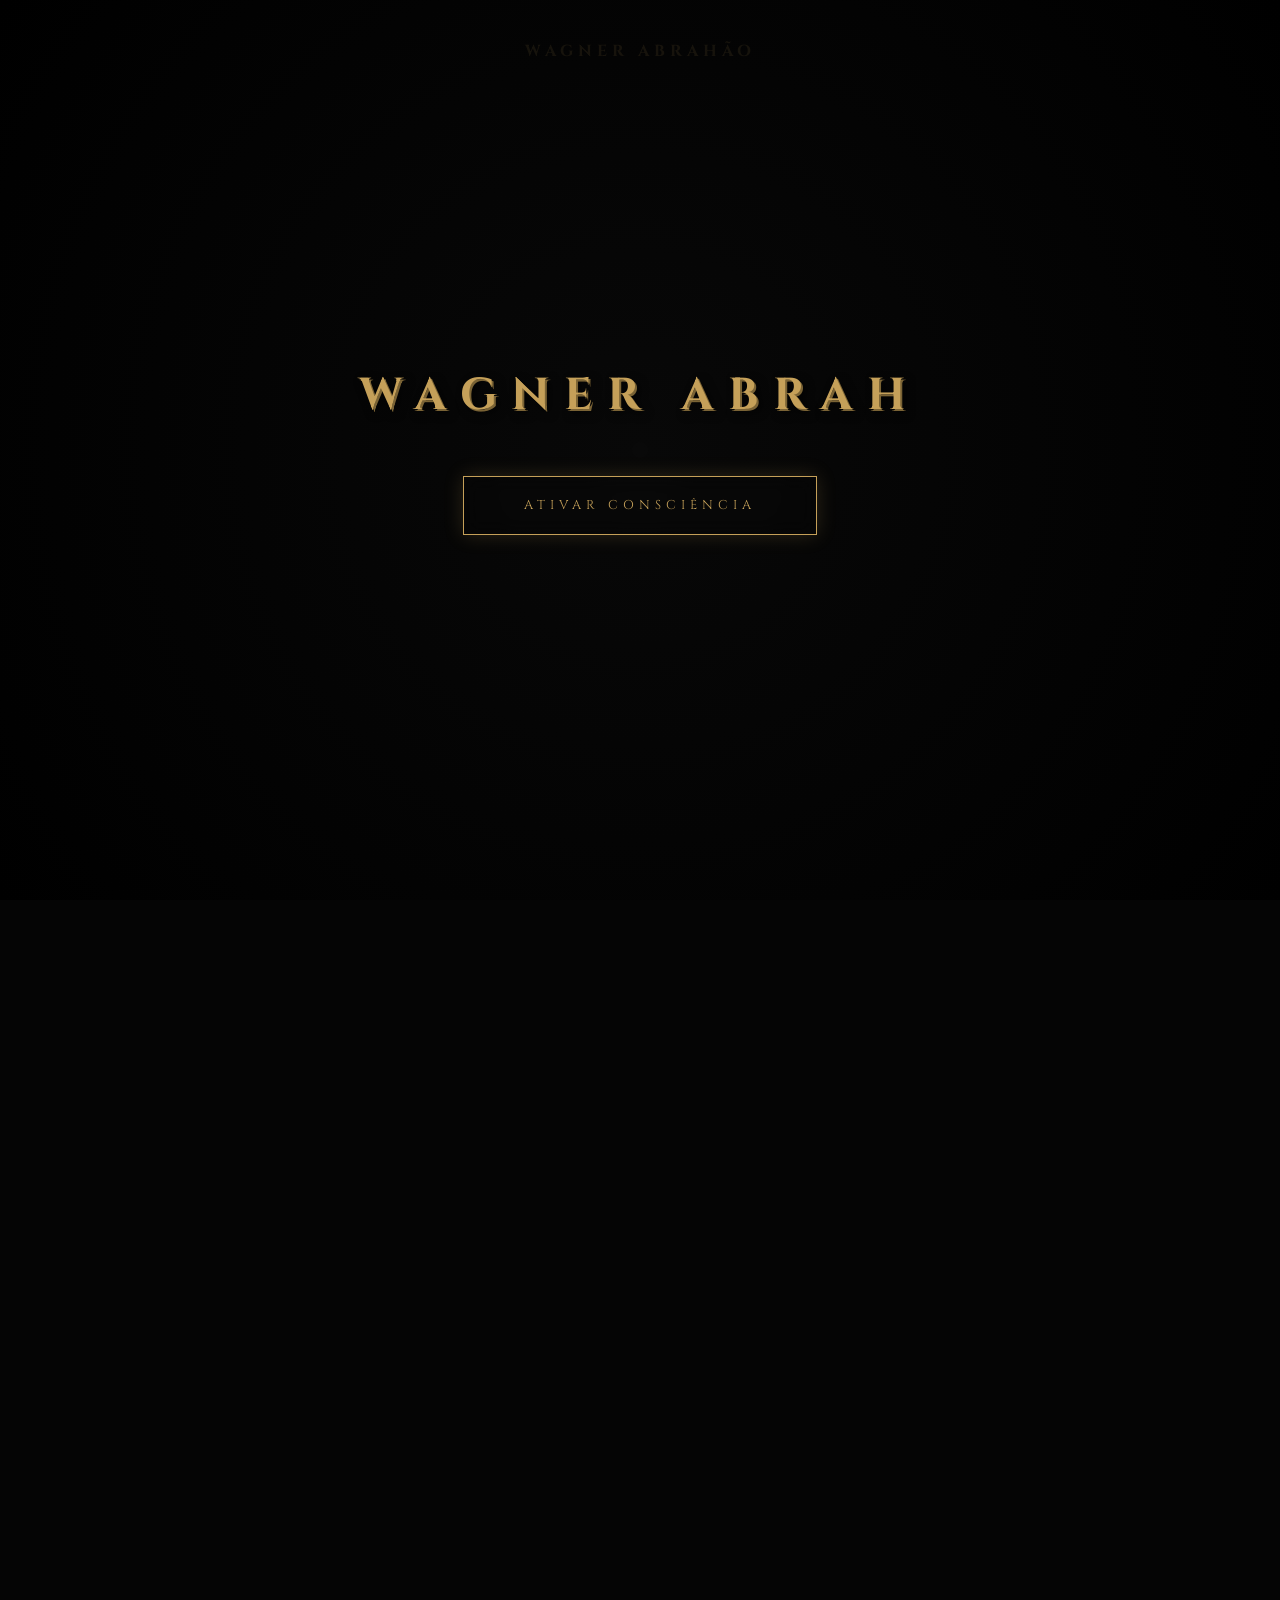
==== commit 4540d54b: "Add files via upload" ====
--- a/Nova Era/index.html
+++ b/Nova Era/index.html
@@ -24,6 +24,7 @@
             --ouro-escuro: #7a6335; 
             --obsidiana: #050505; 
             --creme: #fdfaf1; 
+            --vermelho: #e53935;
             --sombra-3d: 2px 2px 0px #7a6335, 4px 4px 10px rgba(0,0,0,0.8); 
         }
         
@@ -133,6 +134,30 @@
             opacity: 0.8;
         }
 
+        /* FOTO DE PERFIL - ADICIONADA */
+        .profile-photo-container {
+            display: flex;
+            justify-content: center;
+            margin-bottom: 50px;
+        }
+        
+        .profile-photo {
+            width: 220px;
+            height: 220px;
+            border-radius: 50%;
+            object-fit: cover;
+            object-position: center;
+            border: 3px solid var(--ouro);
+            box-shadow: 0 0 40px rgba(197, 160, 89, 0.4), 0 0 80px rgba(197, 160, 89, 0.2);
+            transition: transform 0.5s ease, box-shadow 0.5s ease;
+            filter: sepia(0.1) contrast(1.05) brightness(1.02);
+        }
+        
+        .profile-photo:hover {
+            transform: scale(1.05);
+            box-shadow: 0 0 60px rgba(197, 160, 89, 0.6), 0 0 100px rgba(197, 160, 89, 0.3);
+        }
+        
         /* SEÇÕES - CENTRALIZAÇÃO TOTAL E DESIGN LIMPO */
         section { 
             padding: 120px 10%; 
@@ -196,6 +221,58 @@
             border-color: var(--ouro); 
         }
         
+        /* EFEITO DE LETRAS CORTADAS - BASE */
+        .cut-text {
+            position: relative;
+            display: inline-block;
+            text-transform: uppercase;
+        }
+        
+        .cut-text::before,
+        .cut-text::after {
+            content: attr(data-text);
+            position: absolute;
+            left: 0;
+            width: 100%;
+            overflow: hidden;
+        }
+        
+        .cut-text::before {
+            top: 0;
+            height: 50%;
+            color: currentColor;
+            clip-path: polygon(0 0, 100% 0, 100% 50%, 0 50%);
+        }
+        
+        .cut-text::after {
+            top: 50%;
+            height: 50%;
+            color: var(--vermelho);
+            clip-path: polygon(0 50%, 100% 50%, 100% 100%, 0 100%);
+            opacity: 0.3;
+        }
+        
+        /* VERSÃO SIMPLIFICADA PARA TÍTULOS */
+        .cut-title {
+            position: relative;
+            font-family: 'Cinzel';
+            font-weight: 900;
+            letter-spacing: 2px;
+            color: var(--creme);
+            text-transform: uppercase;
+        }
+        
+        .cut-title::after {
+            content: '';
+            position: absolute;
+            left: 0;
+            bottom: 25%;
+            width: 100%;
+            height: 2px;
+            background: linear-gradient(90deg, transparent 0%, var(--vermelho) 20%, var(--vermelho) 80%, transparent 100%);
+            opacity: 0.6;
+        }
+        
         .card-manus h3 { 
             font-family: 'Cinzel'; 
             color: var(--ouro); 
@@ -204,11 +281,86 @@
             letter-spacing: 2px; 
         }
         
+        .cut-card-title {
+            font-family: 'Cinzel';
+            font-size: 1.2rem;
+            letter-spacing: 3px;
+            color: var(--ouro);
+            position: relative;
+            padding-bottom: 15px;
+            margin-bottom: 25px;
+        }
+        
+        .cut-card-title::after {
+            content: '';
+            position: absolute;
+            left: 25%;
+            bottom: 0;
+            width: 50%;
+            height: 1px;
+            background: linear-gradient(90deg, transparent, var(--vermelho), transparent);
+        }
+        
         .card-manus p { 
             font-family: 'Lora'; 
             font-size: 0.9rem; 
             line-height: 2; 
             opacity: 0.7; 
+        }
+
+        /* SEÇÃO POESIAS - COM LETRAS CORTADAS COMO NAS IMAGENS */
+        .poesia-grid {
+            display: grid;
+            grid-template-columns: repeat(auto-fit, minmax(300px, 1fr));
+            gap: 40px;
+        }
+        
+        .poesia-item {
+            padding: 50px 30px;
+            background: rgba(255, 255, 255, 0.03);
+            border: 1px solid rgba(197, 160, 89, 0.1);
+            transition: 0.5s;
+            position: relative;
+            overflow: hidden;
+        }
+        
+        .poesia-item:hover {
+            border-color: rgba(197, 160, 89, 0.3);
+            transform: translateY(-10px);
+            box-shadow: 0 20px 40px rgba(0, 0, 0, 0.3);
+        }
+        
+        .poesia-title {
+            font-family: 'Cinzel';
+            font-size: 1.4rem;
+            letter-spacing: 8px;
+            margin-bottom: 30px;
+            color: var(--creme);
+            position: relative;
+            text-transform: uppercase;
+        }
+        
+        /* EFEITO DE CORTE NOS TÍTULOS DE POESIA */
+        .poesia-title.cut {
+            background: linear-gradient(to bottom, 
+                var(--creme) 0%, 
+                var(--creme) 45%, 
+                var(--vermelho) 46%, 
+                var(--vermelho) 55%, 
+                var(--creme) 56%, 
+                var(--creme) 100%);
+            -webkit-background-clip: text;
+            background-clip: text;
+            color: transparent;
+            text-shadow: none;
+        }
+        
+        .poesia-content {
+            font-family: 'Lora';
+            font-style: italic;
+            font-size: 1rem;
+            line-height: 1.8;
+            color: rgba(253, 250, 241, 0.8);
         }
 
         /* CONTEÚDO (POEMAS/REFLEXÕES) */
@@ -239,7 +391,6 @@
             background: rgba(255,255,255,0.05); 
         }
         
-        /* CORREÇÃO DO ERRO H4 PARA H3 */
         .content-item h3 { 
             font-family: 'Cinzel'; 
             color: var(--ouro); 
@@ -249,6 +400,40 @@
             text-shadow: 1px 1px 2px rgba(0,0,0,0.5); 
         }
         
+        /* TÍTULOS DE REFLEXÃO COM EFEITO DE CORTE */
+        .cut-reflex-title {
+            font-family: 'Cinzel';
+            font-size: 1.1rem;
+            letter-spacing: 3px;
+            margin-bottom: 20px;
+            color: var(--creme);
+            position: relative;
+            text-transform: uppercase;
+        }
+        
+        .cut-reflex-title::before {
+            content: attr(data-text);
+            position: absolute;
+            top: 0;
+            left: 0;
+            width: 100%;
+            height: 50%;
+            overflow: hidden;
+            color: currentColor;
+        }
+        
+        .cut-reflex-title::after {
+            content: attr(data-text);
+            position: absolute;
+            top: 50%;
+            left: 0;
+            width: 100%;
+            height: 50%;
+            overflow: hidden;
+            color: var(--vermelho);
+            opacity: 0.4;
+        }
+        
         .content-item p { 
             font-family: 'Lora'; 
             font-style: italic; 
@@ -256,8 +441,40 @@
             line-height: 1.8; 
             font-size: 0.85rem; 
         }
-
-        /* RODAPÉ E ÍCONES 3D REALISTAS */
+        
+        /* AFORISMOS COM EFEITO DE CORTE */
+        .aforismo-item {
+            padding: 30px;
+            border-left: 3px solid var(--ouro);
+            background: rgba(197, 160, 89, 0.05);
+            position: relative;
+            font-family: 'Lora';
+            font-style: italic;
+            font-size: 1.1rem;
+            line-height: 1.8;
+            color: rgba(253, 250, 241, 0.9);
+            transition: 0.3s;
+        }
+        
+        .aforismo-item:hover {
+            background: rgba(197, 160, 89, 0.1);
+            border-left-color: var(--vermelho);
+        }
+        
+        /* EFEITO DE CORTE NAS ASPAS DOS AFORISMOS */
+        .aforismo-item::before {
+            content: '"';
+            position: absolute;
+            top: 10px;
+            left: 10px;
+            font-family: 'Cinzel';
+            font-size: 4rem;
+            color: var(--vermelho);
+            opacity: 0.2;
+            line-height: 1;
+        }
+
+        /* RODAPÉ COM EFEITO DE CORTE NAS LETRAS */
         footer { 
             padding: 100px 10%; 
             background: #000; 
@@ -293,11 +510,68 @@
             text-shadow: 0 0 25px var(--ouro); 
         }
         
+        .footer-title {
+            font-family: 'Cinzel';
+            font-size: 1.8rem;
+            letter-spacing: 10px;
+            color: var(--ouro);
+            margin-bottom: 20px;
+            text-shadow: var(--sombra-3d);
+            position: relative;
+        }
+        
+        /* EFEITO DE CORTE NO TÍTULO DO RODAPÉ */
+        .footer-title.cut {
+            background: linear-gradient(to bottom, 
+                var(--ouro) 0%, 
+                var(--ouro) 45%, 
+                transparent 46%, 
+                transparent 55%, 
+                var(--ouro) 56%, 
+                var(--ouro) 100%);
+            -webkit-background-clip: text;
+            background-clip: text;
+            color: transparent;
+        }
+        
         .copy { 
             font-size: 0.55rem; 
             opacity: 0.3; 
             margin-top: 50px; 
             letter-spacing: 4px; 
+            font-family: 'Cinzel';
+            text-transform: uppercase;
+        }
+        
+        /* EFEITO DE CORTE NO COPYRIGHT */
+        .copy.cut {
+            letter-spacing: 8px;
+            background: linear-gradient(to bottom, 
+                rgba(255,255,255,0.3) 0%, 
+                rgba(255,255,255,0.3) 45%, 
+                transparent 46%, 
+                transparent 55%, 
+                rgba(255,255,255,0.3) 56%, 
+                rgba(255,255,255,0.3) 100%);
+            -webkit-background-clip: text;
+            background-clip: text;
+            color: transparent;
+        }
+        
+        /* EMAIL DISPLAY - ADICIONADO */
+        .email-display {
+            font-family: 'Cinzel';
+            letter-spacing: 2px;
+            color: var(--ouro);
+            margin-top: 20px;
+            font-size: 0.9rem;
+            text-shadow: 1px 1px 2px rgba(0,0,0,0.5);
+        }
+        
+        .email-display i {
+            margin-right: 10px;
+            color: var(--vermelho);
+            opacity: 0.7;
         }
 
         /* NAVBAR SCROLL EFFECT */
@@ -348,11 +622,11 @@
                 margin-bottom: 50px;
             }
             
-            .grid-manus, .content-grid {
+            .grid-manus, .content-grid, .poesia-grid {
                 gap: 25px;
             }
             
-            .card-manus, .content-item {
+            .card-manus, .content-item, .poesia-item {
                 padding: 40px 25px;
             }
             
@@ -370,6 +644,21 @@
             
             nav.scrolled {
                 padding: 15px 20px;
+            }
+            
+            .footer-title {
+                font-size: 1.4rem;
+                letter-spacing: 8px;
+            }
+            
+            .poesia-title {
+                font-size: 1.1rem;
+                letter-spacing: 5px;
+            }
+            
+            .profile-photo {
+                width: 180px;
+                height: 180px;
             }
         }
         
@@ -389,6 +678,21 @@
             
             .social-icons a {
                 font-size: 1.8rem;
+            }
+            
+            .footer-title {
+                font-size: 1.1rem;
+                letter-spacing: 5px;
+            }
+            
+            .copy {
+                letter-spacing: 3px;
+                font-size: 0.5rem;
+            }
+            
+            .profile-photo {
+                width: 150px;
+                height: 150px;
             }
         }
     </style>
@@ -412,11 +716,22 @@
     <nav><a href="#" class="brand">WAGNER ABRAHÃO</a></nav>
 
     <section id="manifesto">
+        <div class="profile-photo-container">
+            <!-- SUA FOTO ADICIONADA AQUI -->
+            <img src="26053.jpg" 
+                 alt="Wagner Abrahão - Arquiteto do Invisível" class="profile-photo">
+        </div>
+        
         <h2 class="title-sec">A ARQUITETURA DO INVISÍVEL</h2>
         <div style="max-width: 750px; margin: 0 auto;">
             <p style="font-family: 'Lora'; font-style: italic; font-size: 1.1rem; line-height: 2.2; opacity: 0.9;">
                 Wagner Abrahão desenha caminhos para a restauração da alma. Como Arquiteto do Invisível, sua missão é transformar a densidade do tempo através da Alquimia do Ser.
             </p>
+            
+            <!-- EMAIL ADICIONADO -->
+            <div class="email-display">
+                <i class="fas fa-envelope"></i> wagner.abrahao.31@gmail.com
+            </div>
         </div>
     </section>
 
@@ -424,15 +739,15 @@
         <h2 class="title-sec">MANUSCRITOS</h2>
         <div class="grid-manus">
             <div class="card-manus">
-                <h3>A CENTELHA INQUIETA</h3>
+                <h3 class="cut-card-title">A CENTELHA INQUIETA</h3>
                 <p>O despertar do fogo primordial que reside no silêncio da alma. Uma investigação profunda sobre a origem da luz interna.</p>
             </div>
             <div class="card-manus">
-                <h3>ALQUIMIA DO SER</h3>
-                <p>A transmutação da existência cotidiana. Como converter a densidade da vida no ouro da consciência plena.</p>
+                <h3 class="cut-card-title">ALQUIMIA DO SER</h3>
+                <p>A transmutação da existência cotidiana. Como converter a densidade da vida no ouro da consciência plena e eterna.</p>
             </div>
             <div class="card-manus">
-                <h3>ANESTESIA DIVINA</h3>
+                <h3 class="cut-card-title">ANESTESIA DIVINA</h3>
                 <p>O suporte espiritual supremo. Um porto seguro e acalento para os buscadores que navegam na densidade do visível.</p>
             </div>
         </div>
@@ -441,33 +756,47 @@
     <section id="aforismos">
         <h2 class="title-sec">AFORISMOS</h2>
         <div class="content-grid">
-            <div class="content-item"><p>"O silêncio é a geometria sagrada da alma."</p></div>
-            <div class="content-item"><p>"A alma não tem pressa; a pressa é a poeira do ego."</p></div>
-            <div class="content-item"><p>"Para tocar o invisível, é preciso soltar as amarras do tangível."</p></div>
-            <div class="content-item"><p>"A dor é o cinzel divino que esculpe a consciência."</p></div>
-            <div class="content-item"><p>"Somos a ponte etérea entre o barro e a luz original."</p></div>
+            <div class="aforismo-item">"O silêncio é a geometria sagrada da alma."</div>
+            <div class="aforismo-item">"A alma não tem pressa; a pressa é a poeira do ego."</div>
+            <div class="aforismo-item">"Para tocar o invisível, é preciso soltar as amarras do tangível."</div>
+            <div class="aforismo-item">"A dor é o cinzel divino que esculpe a consciência."</div>
+            <div class="aforismo-item">"Somos a ponte etérea entre o barro e a luz original."</div>
         </div>
     </section>
 
     <section id="poemas" style="background: rgba(255,255,255,0.01);">
         <h2 class="title-sec">POEMAS E POESIAS</h2>
-        <div class="content-grid">
-            <div class="content-item"><h3>Fogo Interno</h3><p>Na caverna do peito, a chama dança sem ar. Ela não pede lenha, pede apenas o olhar que se atreve a queimar.</p></div>
-            <div class="content-item"><h3>Ouro do Peito</h3><p>Transmuto o chumbo do dia no brilho da noite serena. Cada lágrima é um grão de luz na minha pequena oficina eterna.</p></div>
-            <div class="content-item"><h3>Manto de Paz</h3><p>Envolve-me o silêncio como um linho antigo. No acalento da alma, encontro o abrigo do que nunca foi dito.</p></div>
-            <div class="content-item"><h3>Arquitetura do Ar</h3><p>Não ergo paredes, abro vãos. Minha casa é o espaço entre as mãos, onde Deus se faz oração.</p></div>
-            <div class="content-item"><h3>O Vazio Sagrado</h3><p>Nada falta onde o tudo repousa. A alma é a nau, o mistério é a lousa onde a vida escreve sua causa.</p></div>
+        <div class="poesia-grid">
+            <div class="poesia-item">
+                <h3 class="poesia-title cut">FOGO INTERNO</h3>
+                <p class="poesia-content">Na caverna do peito, a chama dança sem ar. Ela não pede lenha, pede apenas o olhar que se atreve a queimar.</p>
+            </div>
+            <div class="poesia-item">
+                <h3 class="poesia-title cut">OURO DO PEITO</h3>
+                <p class="poesia-content">Transmuto o chumbo do dia no brilho da noite serena. Cada lágrima é um grão de luz na minha pequena oficina eterna.</p>
+            </div>
+            <div class="poesia-item">
+                <h3 class="poesia-title cut">MANTO DE PAZ</h3>
+                <p class="poesia-content">Envolve-me o silêncio como um linho antigo. No acalento da alma, encontro o abrigo do que nunca foi dito.</p>
+            </div>
         </div>
     </section>
 
     <section id="textos">
         <h2 class="title-sec">REFLEXÕES</h2>
         <div class="content-grid">
-            <div class="content-item"><h3>A Habitação do Ser</h3><p>Habitar o próprio ser exige a coragem de ser estrangeiro no mundo das formas.</p></div>
-            <div class="content-item"><h3>O Ofício do Invisível</h3><p>Arquitetar o que não se vê é a única forma de construir o que jamais cairá.</p></div>
-            <div class="content-item"><h3>A Cura pelo Verbo</h3><p>A palavra, quando grávida de silêncio, cura feridas que o tempo apenas escondeu.</p></div>
-            <div class="content-item"><h3>O Tempo Circular</h3><p>Não avançamos; orbitamos o centro de nós mesmos até que o círculo se torne esfera.</p></div>
-            <div class="content-item"><h3>A Transmutação</h3><p>A alquimia não é o fim da dor, mas o início da compreensão do seu propósito áureo.</p></div>
+            <div class="content-item">
+                <h3 class="cut-reflex-title" data-text="A HABITAÇÃO DO SER">A HABITAÇÃO DO SER</h3>
+                <p>Habitar o próprio ser exige a coragem de ser estrangeiro no mundo das formas.</p>
+            </div>
+            <div class="content-item">
+                <h3 class="cut-reflex-title" data-text="O OFÍCIO DO INVISÍVEL">O OFÍCIO DO INVISÍVEL</h3>
+                <p>Arquitetar o que não se vê é a única forma de construir o que jamais cairá.</p>
+            </div>
+            <div class="content-item">
+                <h3 class="cut-reflex-title" data-text="A CURA PELO VERBO">A CURA PELO VERBO</h3>
+                <p>A palavra, quando grávida de silêncio, cura feridas que o tempo apenas escondeu.</p>
+            </div>
         </div>
     </section>
 
@@ -476,10 +805,14 @@
             <a href="https://www.instagram.com/wagnerabrahao_" target="_blank" title="Instagram"><i class="fab fa-instagram"></i></a>
             <a href="https://www.threads.net/@wagnerabrahao_" target="_blank" title="Threads"><i class="fa-solid fa-at"></i></a>
             <a href="https://www.tiktok.com/@wagner.abrahao" target="_blank" title="TikTok"><i class="fab fa-tiktok"></i></a>
-            <a href="mailto:wagner.abrahao.31@gmail.com" title="Email"><i class="fas fa-envelope"></i></a>
+            <!-- EMAIL CORRIGIDO -->
+            <a href="mailto:wagner.abrahao.31@gmail.com" title="Email: wagner.abrahao.31@gmail.com"><i class="fas fa-envelope"></i></a>
         </div>
-        <p style="font-family:'Cinzel'; letter-spacing:10px; color:var(--ouro); font-size: 0.95rem; text-shadow: var(--sombra-3d);">WAGNER ABRAHÃO</p>
-        <p class="copy">© 2026 BELO HORIZONTE | MINAS GERAIS</p>
+        <p class="footer-title cut">WAGNER ABRAHÃO</p>
+        <div class="email-display">
+            <i class="fas fa-envelope"></i> wagner.abrahao.31@gmail.com
+        </div>
+        <p class="copy cut">2026 BELO HORIZONTE MINAS GERAIS</p>
     </footer>
 
     <script>
@@ -573,6 +906,9 @@
                 
                 // Iniciar animações de entrada das seções
                 initScrollAnimations();
+                
+                // Ativar efeitos de corte
+                activateCutEffects();
             }, 2000);
             
             // Atualizar navegação para scroll suave
@@ -581,6 +917,19 @@
 
         // Ativar botão de lançamento
         document.getElementById('btn-activate').addEventListener('click', launch);
+
+        // Efeitos de corte nas letras
+        function activateCutEffects() {
+            // Adicionar animação de aparecimento para textos com corte
+            const cutElements = document.querySelectorAll('.cut, .cut-title, .cut-reflex-title, .cut-card-title');
+            
+            cutElements.forEach((el, index) => {
+                setTimeout(() => {
+                    el.style.opacity = '1';
+                    el.style.transform = 'translateY(0)';
+                }, 300 + (index * 100));
+            });
+        }
 
         // Inicializar animações de scroll
         function initScrollAnimations() {
@@ -596,7 +945,7 @@
                         entry.target.classList.add('visible');
                         
                         // Animar elementos filhos se houver
-                        const childElements = entry.target.querySelectorAll('.card-manus, .content-item');
+                        const childElements = entry.target.querySelectorAll('.card-manus, .content-item, .poesia-item, .aforismo-item');
                         childElements.forEach((el, index) => {
                             setTimeout(() => {
                                 el.classList.add('visible');
@@ -628,6 +977,23 @@
                     behavior: 'smooth'
                 });
             });
+            
+            // Links para seções
+            document.querySelectorAll('a[href^="#"]').forEach(anchor => {
+                anchor.addEventListener('click', function(e) {
+                    const targetId = this.getAttribute('href');
+                    if (targetId === '#') return;
+                    
+                    const targetElement = document.querySelector(targetId);
+                    if (targetElement) {
+                        e.preventDefault();
+                        window.scrollTo({
+                            top: targetElement.offsetTop - 100,
+                            behavior: 'smooth'
+                        });
+                    }
+                });
+            });
         }
 
         // Efeito de navbar no scroll
@@ -672,6 +1038,25 @@
             
             // Iniciar efeito de digitação após um breve delay
             setTimeout(typeWriter, 500);
+            
+            // Adicionar texto alternativo para elementos com corte
+            document.querySelectorAll('.cut-reflex-title').forEach(el => {
+                const text = el.textContent;
+                el.setAttribute('data-text', text);
+            });
+            
+            // Inicializar a imagem de perfil com animação
+            const profilePhoto = document.querySelector('.profile-photo');
+            if (profilePhoto) {
+                profilePhoto.style.opacity = '0';
+                profilePhoto.style.transform = 'scale(0.8)';
+                
+                setTimeout(() => {
+                    profilePhoto.style.transition = 'opacity 1s ease, transform 1s ease';
+                    profilePhoto.style.opacity = '1';
+                    profilePhoto.style.transform = 'scale(1)';
+                }, 1000);
+            }
         });
     </script>
 </body>
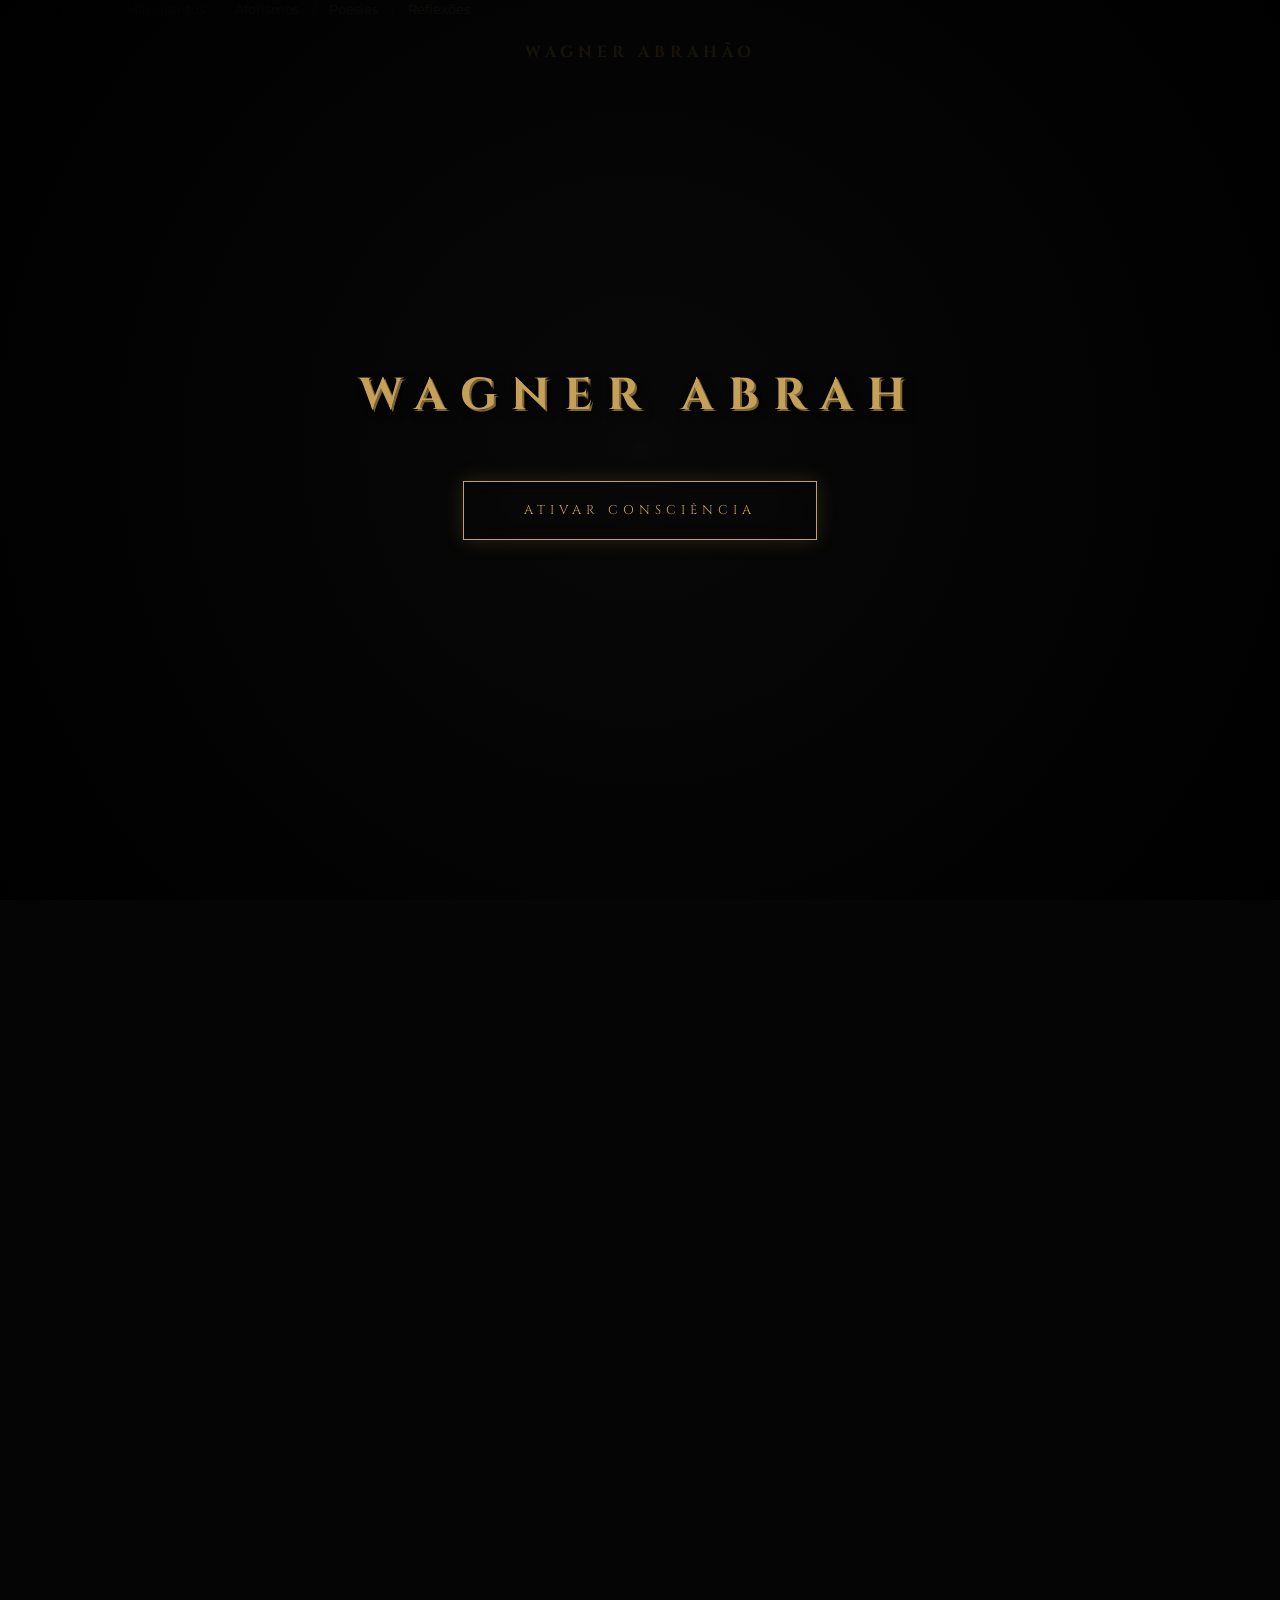
==== commit 60b04ce6: "Add files via upload" ====
--- a/Nova Era/index.html
+++ b/Nova Era/index.html
@@ -3,7 +3,39 @@
 <head>
     <meta charset="UTF-8">
     <meta name="viewport" content="width=device-width, initial-scale=1.0">
-    <title>Wagner Abrahão | Arquiteto do Invisível</title>
+    
+    <!-- Título otimizado para SEO -->
+    <title>Wagner Abrahão | Arquiteto do Invisível | Poesias | Aforismos | Minas Gerais</title>
+    
+    <!-- Meta Description otimizada -->
+    <meta name="description" content="Wagner Abrahão, Arquiteto do Invisível. Poesias, aforismos e reflexões sobre a alma. Transformação pessoal através da Alquimia do Ser. Belo Horizonte, Minas Gerais.">
+    
+    <!-- Meta Keywords otimizadas -->
+    <meta name="keywords" content="Wagner Abrahão, Arquiteto do Invisível, poesias, aforismos, reflexões, alma, espiritualidade, Minas Gerais, Belo Horizonte, crescimento pessoal, alquimia do ser, desenvolvimento espiritual">
+    
+    <!-- Autor e direitos autorais -->
+    <meta name="author" content="Wagner Abrahão">
+    <meta name="copyright" content="© 2026 Wagner Abrahão">
+    
+    <!-- Open Graph para redes sociais -->
+    <meta property="og:title" content="Wagner Abrahão | Arquiteto do Invisível">
+    <meta property="og:description" content="Poesias, aforismos e reflexões sobre a alma. Transformação através da Alquimia do Ser.">
+    <meta property="og:image" content="26053.jpg">
+    <meta property="og:url" content="https://wagnerabrahao.com.br">
+    <meta property="og:type" content="website">
+    <meta property="og:locale" content="pt_BR">
+    
+    <!-- Twitter Card -->
+    <meta name="twitter:card" content="summary_large_image">
+    <meta name="twitter:title" content="Wagner Abrahão | Arquiteto do Invisível">
+    <meta name="twitter:description" content="Poesias, aforismos e reflexões sobre a alma. Transformação através da Alquimia do Ser.">
+    <meta name="twitter:image" content="26053.jpg">
+    
+    <!-- Canonical URL -->
+    <link rel="canonical" href="https://wagnerabrahao.com.br">
+    
+    <!-- Robots meta tag -->
+    <meta name="robots" content="index, follow, max-snippet:-1, max-image-preview:large, max-video-preview:-1">
     
     <!-- Google Analytics -->
     <script async src="https://www.googletagmanager.com/gtag/js?id=G-5WZHN0YR19"></script>
@@ -18,6 +50,9 @@
     <link href="https://fonts.googleapis.com/css2?family=Cinzel:wght@400;700;900&family=Lora:ital,wght@0,400;1,400&family=Montserrat:wght@100;300;400&display=swap" rel="stylesheet">
     <link rel="stylesheet" href="https://cdnjs.cloudflare.com/ajax/libs/font-awesome/6.5.1/css/all.min.css">
     
+    <!-- Favicon -->
+    <link rel="icon" type="image/x-icon" href="data:image/svg+xml,<svg xmlns=%22http://www.w3.org/2000/svg%22 viewBox=%220 0 100 100%22><text y=%22.9em%22 font-size=%2290%22>🌀</text></svg>">
+    
     <style>
         :root { 
             --ouro: #c5a059; 
@@ -41,6 +76,7 @@
             font-family: 'Montserrat', sans-serif; 
             overflow-x: hidden; 
             scroll-behavior: smooth; 
+            line-height: 1.6;
         }
 
         /* CANVAS - VIDA ORGÂNICA (POEIRA DE OURO) */
@@ -134,7 +170,7 @@
             opacity: 0.8;
         }
 
-        /* FOTO DE PERFIL - ADICIONADA */
+        /* FOTO DE PERFIL */
         .profile-photo-container {
             display: flex;
             justify-content: center;
@@ -158,7 +194,7 @@
             box-shadow: 0 0 60px rgba(197, 160, 89, 0.6), 0 0 100px rgba(197, 160, 89, 0.3);
         }
         
-        /* SEÇÕES - CENTRALIZAÇÃO TOTAL E DESIGN LIMPO */
+        /* SEÇÕES */
         section { 
             padding: 120px 10%; 
             width: 100%; 
@@ -221,7 +257,7 @@
             border-color: var(--ouro); 
         }
         
-        /* EFEITO DE LETRAS CORTADAS - BASE */
+        /* EFEITO DE LETRAS CORTADAS */
         .cut-text {
             position: relative;
             display: inline-block;
@@ -252,7 +288,6 @@
             opacity: 0.3;
         }
         
-        /* VERSÃO SIMPLIFICADA PARA TÍTULOS */
         .cut-title {
             position: relative;
             font-family: 'Cinzel';
@@ -308,7 +343,7 @@
             opacity: 0.7; 
         }
 
-        /* SEÇÃO POESIAS - COM LETRAS CORTADAS COMO NAS IMAGENS */
+        /* SEÇÃO POESIAS */
         .poesia-grid {
             display: grid;
             grid-template-columns: repeat(auto-fit, minmax(300px, 1fr));
@@ -442,7 +477,7 @@
             font-size: 0.85rem; 
         }
         
-        /* AFORISMOS COM EFEITO DE CORTE */
+        /* AFORISMOS */
         .aforismo-item {
             padding: 30px;
             border-left: 3px solid var(--ouro);
@@ -474,7 +509,7 @@
             line-height: 1;
         }
 
-        /* RODAPÉ COM EFEITO DE CORTE NAS LETRAS */
+        /* RODAPÉ */
         footer { 
             padding: 100px 10%; 
             background: #000; 
@@ -558,7 +593,7 @@
             color: transparent;
         }
         
-        /* EMAIL DISPLAY - ADICIONADO */
+        /* EMAIL DISPLAY */
         .email-display {
             font-family: 'Cinzel';
             letter-spacing: 2px;
@@ -600,6 +635,35 @@
             background: var(--ouro);
         }
 
+        /* BREADCRUMBS PARA SEO */
+        .breadcrumb {
+            font-family: 'Montserrat', sans-serif;
+            font-size: 0.8rem;
+            color: var(--ouro);
+            opacity: 0.7;
+            margin-bottom: 20px;
+            text-align: left;
+            max-width: 1200px;
+            margin: 0 auto 40px;
+            padding: 0 20px;
+        }
+        
+        .breadcrumb a {
+            color: var(--ouro);
+            text-decoration: none;
+            transition: opacity 0.3s;
+        }
+        
+        .breadcrumb a:hover {
+            opacity: 0.8;
+            text-decoration: underline;
+        }
+        
+        .breadcrumb span {
+            margin: 0 10px;
+            opacity: 0.5;
+        }
+
         /* RESPONSIVIDADE */
         @media (max-width: 1024px) {
             .social-icons {
@@ -660,6 +724,11 @@
                 width: 180px;
                 height: 180px;
             }
+            
+            .breadcrumb {
+                text-align: center;
+                font-size: 0.7rem;
+            }
         }
         
         @media (max-width: 480px) {
@@ -694,6 +763,10 @@
                 width: 150px;
                 height: 150px;
             }
+            
+            .breadcrumb {
+                display: none; /* Oculta breadcrumb em telas muito pequenas */
+            }
         }
     </style>
 </head>
@@ -706,7 +779,7 @@
         <button id="btn-activate">ATIVAR CONSCIÊNCIA</button>
     </div>
 
-    <!-- Áudio de fundo com fallback -->
+    <!-- Áudio de fundo (adicione sua música como musica.mp3 na mesma pasta) -->
     <audio id="bg-audio" loop preload="auto">
         <source src="musica.mp3" type="audio/mpeg">
         <source src="musica.ogg" type="audio/ogg">
@@ -715,20 +788,35 @@
 
     <nav><a href="#" class="brand">WAGNER ABRAHÃO</a></nav>
 
+    <!-- Breadcrumbs para melhorar navegação e SEO -->
+    <div class="breadcrumb">
+        <a href="#manifesto">Início</a> 
+        <span>/</span>
+        <a href="#manuscritos">Manuscritos</a> 
+        <span>/</span>
+        <a href="#aforismos">Aforismos</a> 
+        <span>/</span>
+        <a href="#poemas">Poesias</a> 
+        <span>/</span>
+        <a href="#textos">Reflexões</a>
+    </div>
+
     <section id="manifesto">
         <div class="profile-photo-container">
-            <!-- SUA FOTO ADICIONADA AQUI -->
+            <!-- SUA FOTO - Coloque a foto 26053.jpg na mesma pasta que este arquivo -->
             <img src="26053.jpg" 
-                 alt="Wagner Abrahão - Arquiteto do Invisível" class="profile-photo">
+                 alt="Wagner Abrahão - Arquiteto do Invisível - Escritor e Poeta de Belo Horizonte, Minas Gerais" 
+                 class="profile-photo"
+                 title="Wagner Abrahão - Arquiteto do Invisível">
         </div>
         
-        <h2 class="title-sec">A ARQUITETURA DO INVISÍVEL</h2>
+        <h1 class="title-sec">A ARQUITETURA DO INVISÍVEL</h1>
         <div style="max-width: 750px; margin: 0 auto;">
             <p style="font-family: 'Lora'; font-style: italic; font-size: 1.1rem; line-height: 2.2; opacity: 0.9;">
-                Wagner Abrahão desenha caminhos para a restauração da alma. Como Arquiteto do Invisível, sua missão é transformar a densidade do tempo através da Alquimia do Ser.
+                Wagner Abrahão desenha caminhos para a restauração da alma. Como Arquiteto do Invisível, sua missão é transformar a densidade do tempo através da Alquimia do Ser. Escritor, poeta e pensador de Belo Horizonte, Minas Gerais, compartilha poesias, aforismos e reflexões sobre crescimento pessoal e espiritualidade.
             </p>
             
-            <!-- EMAIL ADICIONADO -->
+            <!-- EMAIL -->
             <div class="email-display">
                 <i class="fas fa-envelope"></i> wagner.abrahao.31@gmail.com
             </div>
@@ -736,36 +824,36 @@
     </section>
 
     <section class="manuscritos" id="manuscritos">
-        <h2 class="title-sec">MANUSCRITOS</h2>
+        <h2 class="title-sec">MANUSCRITOS ESPIRITUAIS</h2>
         <div class="grid-manus">
             <div class="card-manus">
                 <h3 class="cut-card-title">A CENTELHA INQUIETA</h3>
-                <p>O despertar do fogo primordial que reside no silêncio da alma. Uma investigação profunda sobre a origem da luz interna.</p>
+                <p>O despertar do fogo primordial que reside no silêncio da alma. Uma investigação profunda sobre a origem da luz interna e espiritualidade.</p>
             </div>
             <div class="card-manus">
                 <h3 class="cut-card-title">ALQUIMIA DO SER</h3>
-                <p>A transmutação da existência cotidiana. Como converter a densidade da vida no ouro da consciência plena e eterna.</p>
+                <p>A transmutação da existência cotidiana. Como converter a densidade da vida no ouro da consciência plena e eterna. Transformação pessoal em Minas Gerais.</p>
             </div>
             <div class="card-manus">
                 <h3 class="cut-card-title">ANESTESIA DIVINA</h3>
-                <p>O suporte espiritual supremo. Um porto seguro e acalento para os buscadores que navegam na densidade do visível.</p>
+                <p>O suporte espiritual supremo. Um porto seguro e acalento para os buscadores que navegam na densidade do visível. Reflexões sobre a alma.</p>
             </div>
         </div>
     </section>
 
     <section id="aforismos">
-        <h2 class="title-sec">AFORISMOS</h2>
+        <h2 class="title-sec">AFORISMOS FILOSÓFICOS</h2>
         <div class="content-grid">
-            <div class="aforismo-item">"O silêncio é a geometria sagrada da alma."</div>
-            <div class="aforismo-item">"A alma não tem pressa; a pressa é a poeira do ego."</div>
-            <div class="aforismo-item">"Para tocar o invisível, é preciso soltar as amarras do tangível."</div>
-            <div class="aforismo-item">"A dor é o cinzel divino que esculpe a consciência."</div>
-            <div class="aforismo-item">"Somos a ponte etérea entre o barro e a luz original."</div>
+            <div class="aforismo-item">"O silêncio é a geometria sagrada da alma." - Wagner Abrahão</div>
+            <div class="aforismo-item">"A alma não tem pressa; a pressa é a poeira do ego." - Wagner Abrahão</div>
+            <div class="aforismo-item">"Para tocar o invisível, é preciso soltar as amarras do tangível." - Wagner Abrahão</div>
+            <div class="aforismo-item">"A dor é o cinzel divino que esculpe a consciência." - Wagner Abrahão</div>
+            <div class="aforismo-item">"Somos a ponte etérea entre o barro e a luz original." - Wagner Abrahão</div>
         </div>
     </section>
 
     <section id="poemas" style="background: rgba(255,255,255,0.01);">
-        <h2 class="title-sec">POEMAS E POESIAS</h2>
+        <h2 class="title-sec">POEMAS E POESIAS ESPIRITUAIS</h2>
         <div class="poesia-grid">
             <div class="poesia-item">
                 <h3 class="poesia-title cut">FOGO INTERNO</h3>
@@ -783,36 +871,49 @@
     </section>
 
     <section id="textos">
-        <h2 class="title-sec">REFLEXÕES</h2>
+        <h2 class="title-sec">REFLEXÕES FILOSÓFICAS</h2>
         <div class="content-grid">
             <div class="content-item">
                 <h3 class="cut-reflex-title" data-text="A HABITAÇÃO DO SER">A HABITAÇÃO DO SER</h3>
-                <p>Habitar o próprio ser exige a coragem de ser estrangeiro no mundo das formas.</p>
+                <p>Habitar o próprio ser exige a coragem de ser estrangeiro no mundo das formas. Reflexão sobre identidade e espiritualidade.</p>
             </div>
             <div class="content-item">
                 <h3 class="cut-reflex-title" data-text="O OFÍCIO DO INVISÍVEL">O OFÍCIO DO INVISÍVEL</h3>
-                <p>Arquitetar o que não se vê é a única forma de construir o que jamais cairá.</p>
+                <p>Arquitetar o que não se vê é a única forma de construir o que jamais cairá. Sobre a arte da introspecção.</p>
             </div>
             <div class="content-item">
                 <h3 class="cut-reflex-title" data-text="A CURA PELO VERBO">A CURA PELO VERBO</h3>
-                <p>A palavra, quando grávida de silêncio, cura feridas que o tempo apenas escondeu.</p>
+                <p>A palavra, quando grávida de silêncio, cura feridas que o tempo apenas escondeu. Sobre o poder terapêutico da escrita.</p>
             </div>
         </div>
     </section>
 
     <footer>
         <div class="social-icons">
-            <a href="https://www.instagram.com/wagnerabrahao_" target="_blank" title="Instagram"><i class="fab fa-instagram"></i></a>
-            <a href="https://www.threads.net/@wagnerabrahao_" target="_blank" title="Threads"><i class="fa-solid fa-at"></i></a>
-            <a href="https://www.tiktok.com/@wagner.abrahao" target="_blank" title="TikTok"><i class="fab fa-tiktok"></i></a>
-            <!-- EMAIL CORRIGIDO -->
-            <a href="mailto:wagner.abrahao.31@gmail.com" title="Email: wagner.abrahao.31@gmail.com"><i class="fas fa-envelope"></i></a>
+            <a href="https://www.instagram.com/wagnerabrahao_" target="_blank" title="Instagram de Wagner Abrahão" aria-label="Instagram"><i class="fab fa-instagram"></i></a>
+            <a href="https://www.threads.net/@wagnerabrahao_" target="_blank" title="Threads de Wagner Abrahão" aria-label="Threads"><i class="fa-solid fa-at"></i></a>
+            <a href="https://www.tiktok.com/@wagner.abrahao" target="_blank" title="TikTok de Wagner Abrahão" aria-label="TikTok"><i class="fab fa-tiktok"></i></a>
+            <!-- EMAIL -->
+            <a href="mailto:wagner.abrahao.31@gmail.com" title="Email de Wagner Abrahão: wagner.abrahao.31@gmail.com" aria-label="Email"><i class="fas fa-envelope"></i></a>
         </div>
         <p class="footer-title cut">WAGNER ABRAHÃO</p>
         <div class="email-display">
             <i class="fas fa-envelope"></i> wagner.abrahao.31@gmail.com
         </div>
         <p class="copy cut">2026 BELO HORIZONTE MINAS GERAIS</p>
+        
+        <!-- Mapa do site em texto para SEO (invisível para usuários, visível para buscadores) -->
+        <div style="display: none;" aria-hidden="true">
+            <h3>Mapa do Site - Wagner Abrahão</h3>
+            <ul>
+                <li><a href="#manifesto">Arquiteto do Invisível - Wagner Abrahão</a></li>
+                <li><a href="#manuscritos">Manuscritos Espirituais</a></li>
+                <li><a href="#aforismos">Aforismos Filosóficos</a></li>
+                <li><a href="#poemas">Poemas e Poesias</a></li>
+                <li><a href="#textos">Reflexões Filosóficas</a></li>
+            </ul>
+            <p>Wagner Abrahão é escritor, poeta e Arquiteto do Invisível de Belo Horizonte, Minas Gerais. Especializado em poesias, aforismos e reflexões sobre a alma, crescimento pessoal e espiritualidade.</p>
+        </div>
     </footer>
 
     <script>
@@ -1057,7 +1158,52 @@
                     profilePhoto.style.transform = 'scale(1)';
                 }, 1000);
             }
+            
+            // Rastrear eventos para analytics
+            document.querySelectorAll('a[href^="http"]').forEach(link => {
+                link.addEventListener('click', function() {
+                    if (typeof gtag !== 'undefined') {
+                        gtag('event', 'click', {
+                            'event_category': 'outbound',
+                            'event_label': this.href,
+                            'transport_type': 'beacon'
+                        });
+                    }
+                });
+            });
         });
+        
+        // Verificar se o usuário está interagindo (para analytics)
+        let userInteracted = false;
+        document.addEventListener('click', () => userInteracted = true);
+        document.addEventListener('scroll', () => userInteracted = true);
+        document.addEventListener('keydown', () => userInteracted = true);
+        
+        // Schema.org JSON-LD para SEO (adicionado dinamicamente)
+        const schemaScript = document.createElement('script');
+        schemaScript.type = 'application/ld+json';
+        schemaScript.textContent = JSON.stringify({
+            "@context": "https://schema.org",
+            "@type": "Person",
+            "name": "Wagner Abrahão",
+            "jobTitle": "Arquiteto do Invisível, Escritor, Poeta",
+            "description": "Arquiteto do Invisível, escritor de poesias, aforismos e reflexões sobre a alma e transformação pessoal.",
+            "url": "https://wagnerabrahao.com.br",
+            "sameAs": [
+                "https://www.instagram.com/wagnerabrahao_",
+                "https://www.threads.net/@wagnerabrahao_",
+                "https://www.tiktok.com/@wagner.abrahao"
+            ],
+            "email": "wagner.abrahao.31@gmail.com",
+            "address": {
+                "@type": "PostalAddress",
+                "addressLocality": "Belo Horizonte",
+                "addressRegion": "Minas Gerais",
+                "addressCountry": "BR"
+            },
+            "image": "26053.jpg"
+        });
+        document.head.appendChild(schemaScript);
     </script>
 </body>
 </html>
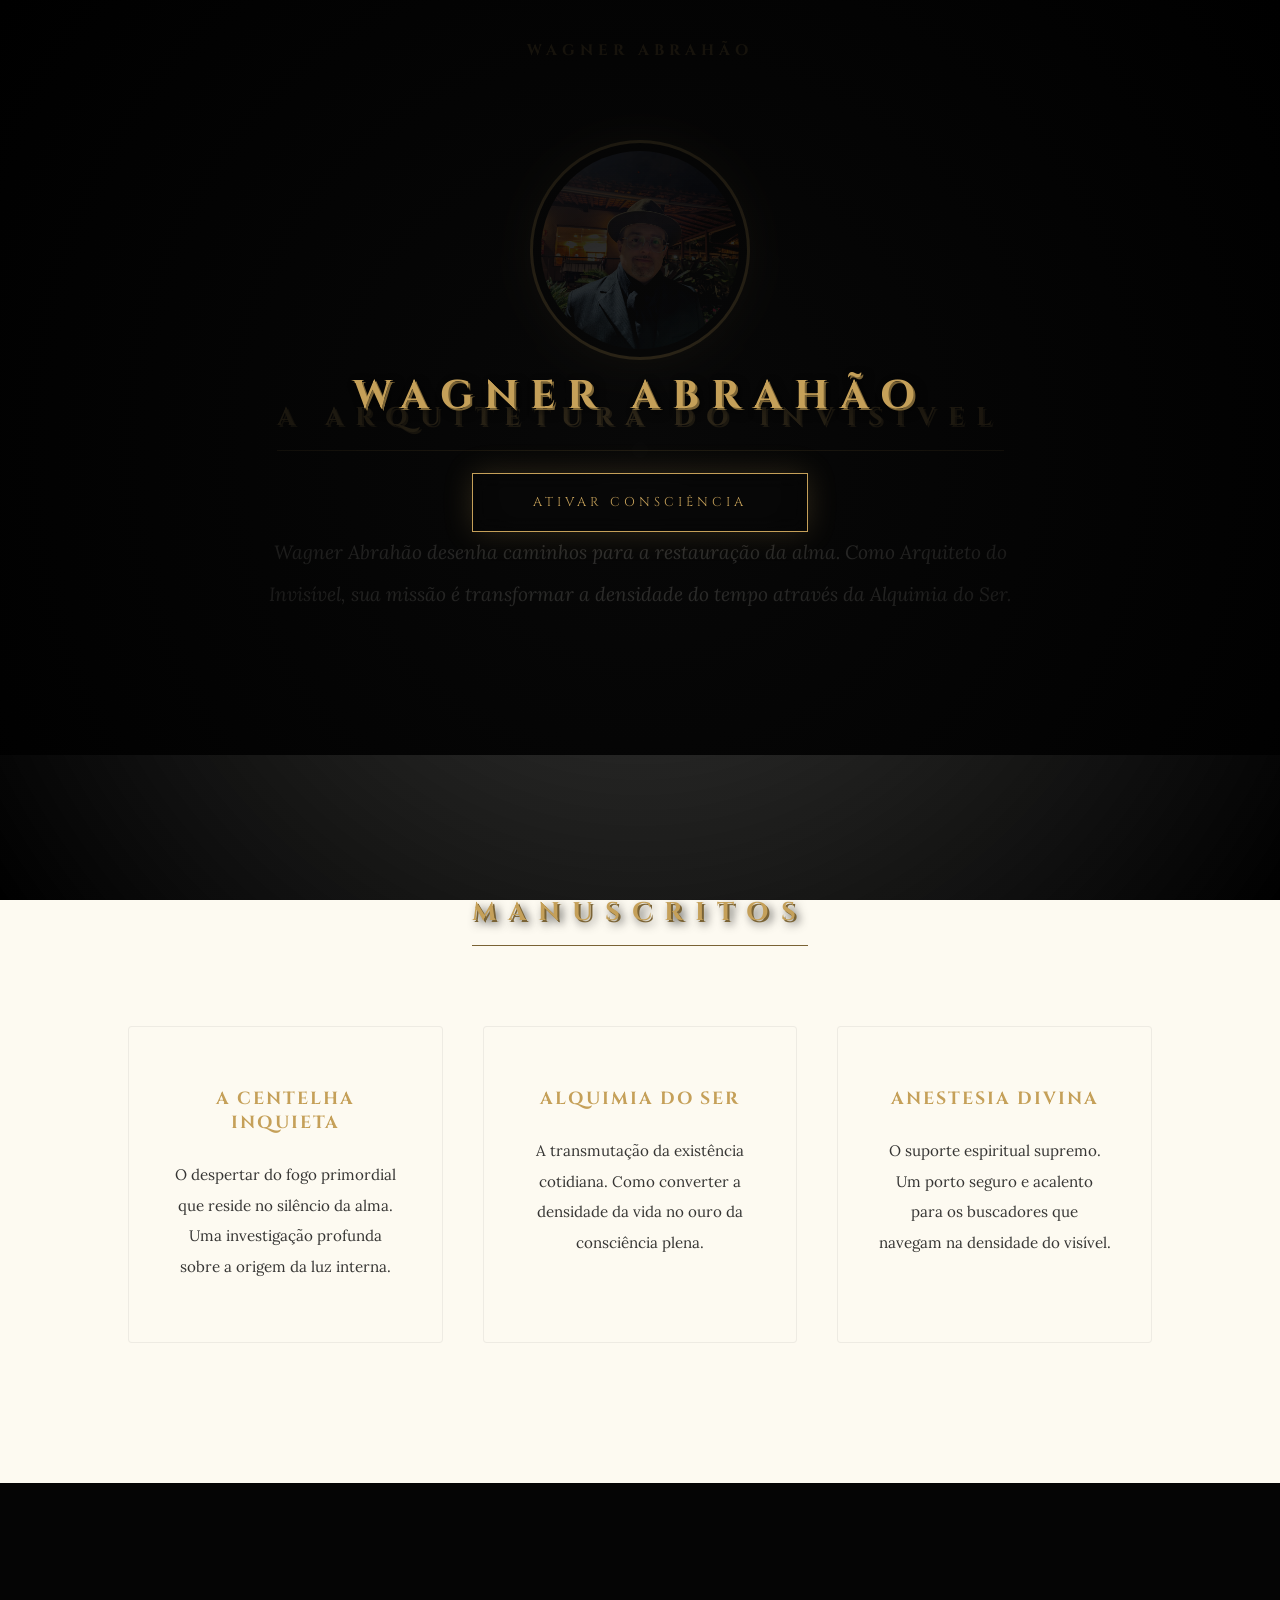
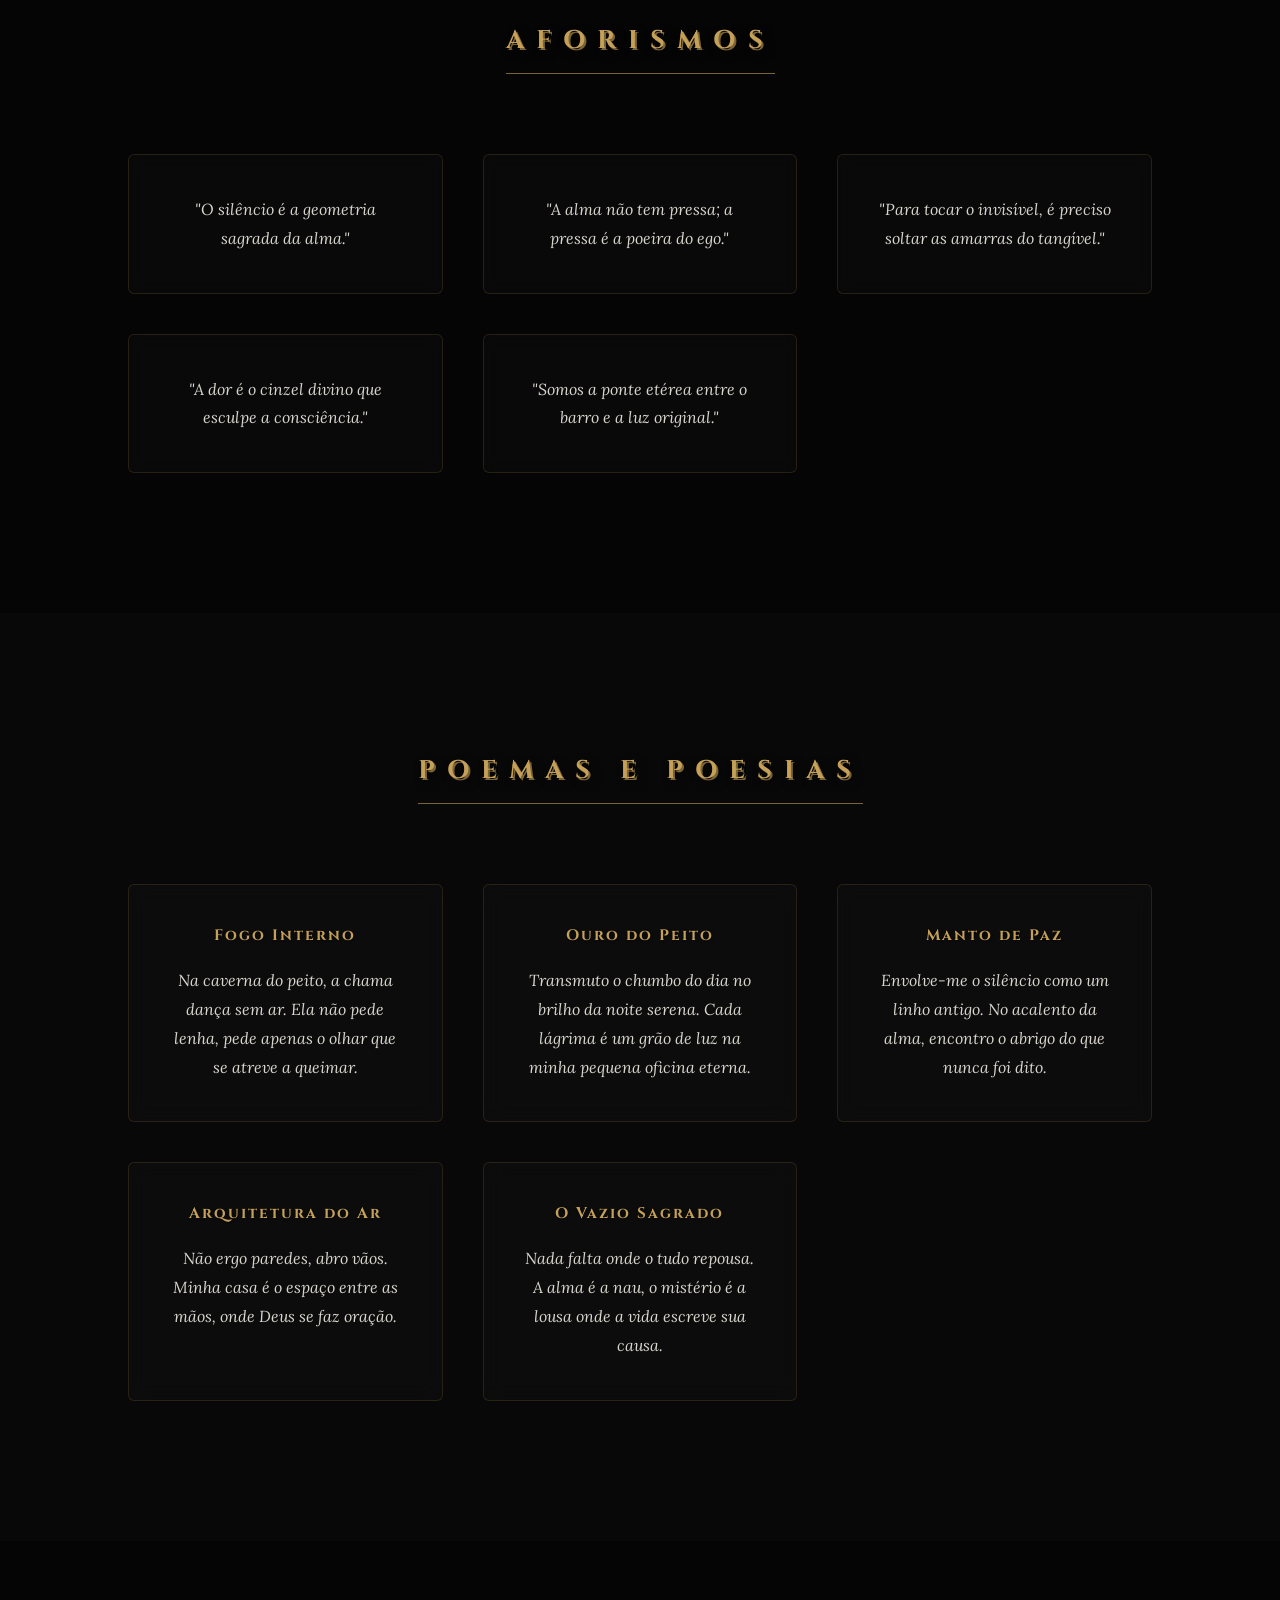
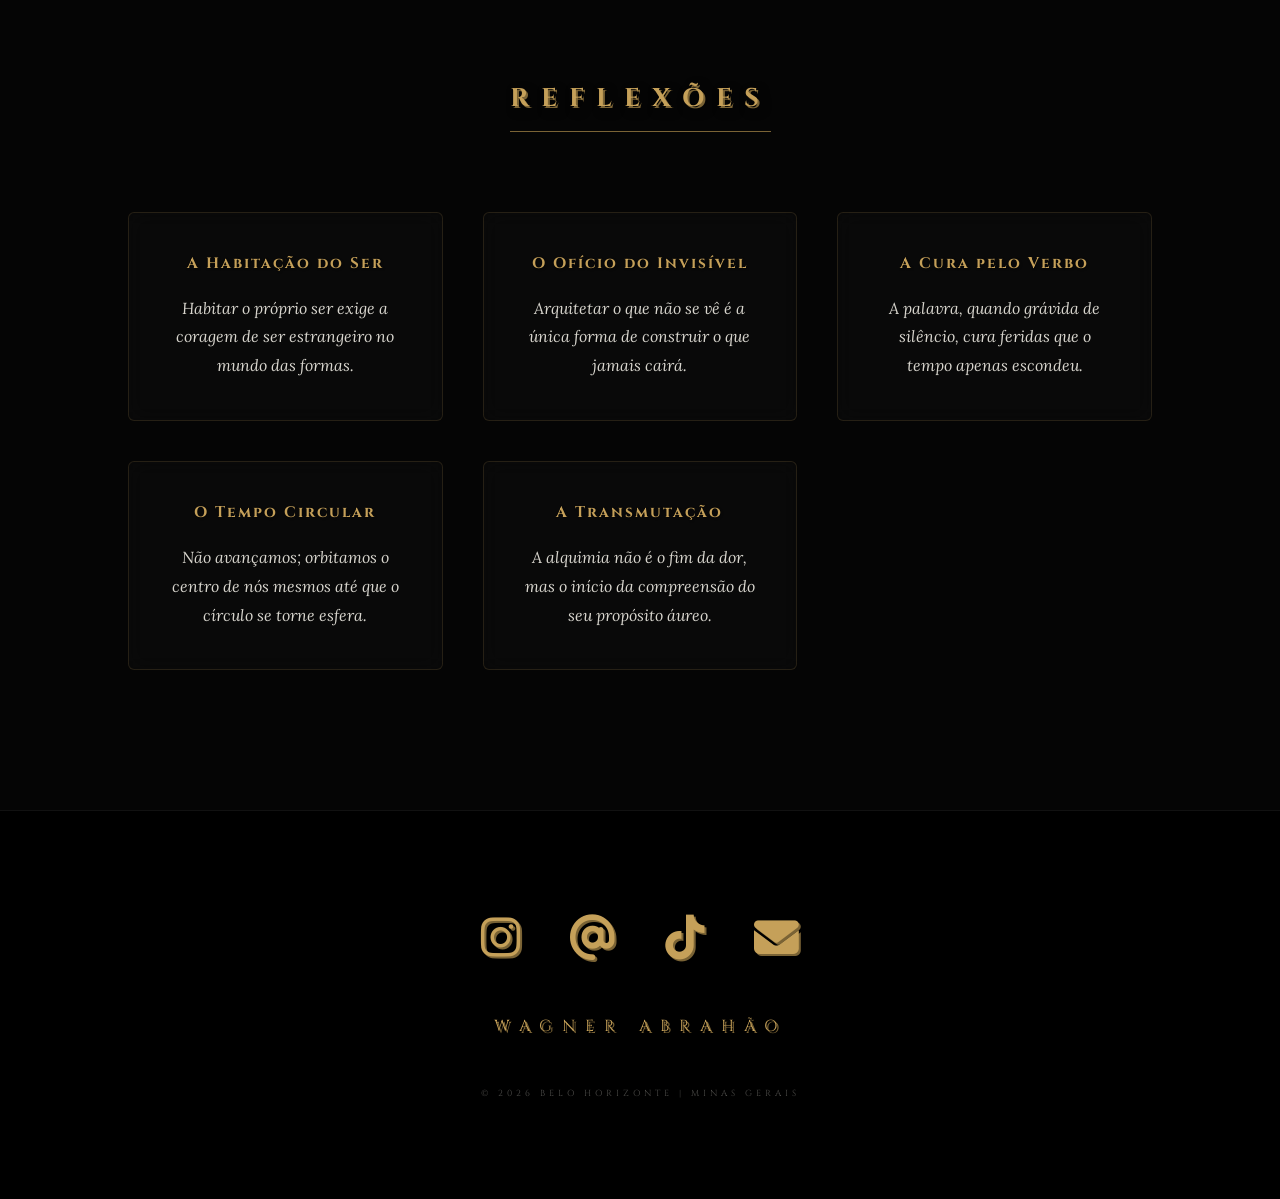
==== commit 6aacfb93: "Add files via upload" ====
--- a/Nova Era/index.html
+++ b/Nova Era/index.html
@@ -4,54 +4,19 @@
     <meta charset="UTF-8">
     <meta name="viewport" content="width=device-width, initial-scale=1.0">
     
-    <!-- Título otimizado para SEO -->
-    <title>Wagner Abrahão | Arquiteto do Invisível | Poesias | Aforismos | Minas Gerais</title>
+    <title>Wagner Abrahão | Arquiteto do Invisível - Alquimia e Consciência</title>
+    <meta name="description" content="Portal oficial de Wagner Abrahão. Explore a Arquitetura do Invisível através de manuscritos, poesias e reflexões sobre a alma e a Alquimia do Ser.">
+    <meta name="keywords" content="Wagner Abrahão, Arquiteto do Invisível, Alquimia do Ser, A Anestesia Divina, A Centelha Inquieta, Poesia, Filosofia, Belo Horizonte">
+    <meta name="author" content="Wagner Abrahão">
     
-    <!-- Meta Description otimizada -->
-    <meta name="description" content="Wagner Abrahão, Arquiteto do Invisível. Poesias, aforismos e reflexões sobre a alma. Transformação pessoal através da Alquimia do Ser. Belo Horizonte, Minas Gerais.">
-    
-    <!-- Meta Keywords otimizadas -->
-    <meta name="keywords" content="Wagner Abrahão, Arquiteto do Invisível, poesias, aforismos, reflexões, alma, espiritualidade, Minas Gerais, Belo Horizonte, crescimento pessoal, alquimia do ser, desenvolvimento espiritual">
-    
-    <!-- Autor e direitos autorais -->
-    <meta name="author" content="Wagner Abrahão">
-    <meta name="copyright" content="© 2026 Wagner Abrahão">
-    
-    <!-- Open Graph para redes sociais -->
     <meta property="og:title" content="Wagner Abrahão | Arquiteto do Invisível">
-    <meta property="og:description" content="Poesias, aforismos e reflexões sobre a alma. Transformação através da Alquimia do Ser.">
+    <meta property="og:description" content="Desenho caminhos para a restauração da alma. Mergulhe na Alquimia do Ser.">
     <meta property="og:image" content="26053.jpg">
-    <meta property="og:url" content="https://wagnerabrahao.com.br">
-    <meta property="og:type" content="website">
-    <meta property="og:locale" content="pt_BR">
-    
-    <!-- Twitter Card -->
-    <meta name="twitter:card" content="summary_large_image">
-    <meta name="twitter:title" content="Wagner Abrahão | Arquiteto do Invisível">
-    <meta name="twitter:description" content="Poesias, aforismos e reflexões sobre a alma. Transformação através da Alquimia do Ser.">
-    <meta name="twitter:image" content="26053.jpg">
-    
-    <!-- Canonical URL -->
-    <link rel="canonical" href="https://wagnerabrahao.com.br">
-    
-    <!-- Robots meta tag -->
-    <meta name="robots" content="index, follow, max-snippet:-1, max-image-preview:large, max-video-preview:-1">
-    
-    <!-- Google Analytics -->
-    <script async src="https://www.googletagmanager.com/gtag/js?id=G-5WZHN0YR19"></script>
-    <script>
-      window.dataLayer = window.dataLayer || [];
-      function gtag(){dataLayer.push(arguments);}
-      gtag('js', new Date());
-      gtag('config', 'G-5WZHN0YR19');
-    </script>
-
-    <!-- Fontes e ícones -->
+    <meta property="og:url" content="https://wagnerabrahao.com.br/">
+    <link rel="canonical" href="https://wagnerabrahao.com.br/">
+
     <link href="https://fonts.googleapis.com/css2?family=Cinzel:wght@400;700;900&family=Lora:ital,wght@0,400;1,400&family=Montserrat:wght@100;300;400&display=swap" rel="stylesheet">
     <link rel="stylesheet" href="https://cdnjs.cloudflare.com/ajax/libs/font-awesome/6.5.1/css/all.min.css">
-    
-    <!-- Favicon -->
-    <link rel="icon" type="image/x-icon" href="data:image/svg+xml,<svg xmlns=%22http://www.w3.org/2000/svg%22 viewBox=%220 0 100 100%22><text y=%22.9em%22 font-size=%2290%22>🌀</text></svg>">
     
     <style>
         :root { 
@@ -59,715 +24,94 @@
             --ouro-escuro: #7a6335; 
             --obsidiana: #050505; 
             --creme: #fdfaf1; 
-            --vermelho: #e53935;
-            --sombra-3d: 2px 2px 0px #7a6335, 4px 4px 10px rgba(0,0,0,0.8); 
+            --sombra-3d: 2px 2px 0px #7a6335, 4px 4px 10px rgba(0,0,0,0.8);
+            --vidro: rgba(255, 255, 255, 0.02);
         }
         
-        * { 
-            margin: 0; 
-            padding: 0; 
-            box-sizing: border-box; 
-            -webkit-font-smoothing: antialiased; 
-        }
-        
-        body, html { 
-            background-color: var(--obsidiana); 
-            color: var(--creme); 
-            font-family: 'Montserrat', sans-serif; 
-            overflow-x: hidden; 
-            scroll-behavior: smooth; 
-            line-height: 1.6;
-        }
-
-        /* CANVAS - VIDA ORGÂNICA (POEIRA DE OURO) */
-        #canvas-bg { 
-            position: fixed; 
-            top: 0; 
-            left: 0; 
-            width: 100%; 
-            height: 100%; 
-            z-index: -1; 
-            pointer-events: none; 
-            opacity: 0.6; 
-        }
-
-        /* PORTAL DE ENTRADA (MÁGICA 3D) */
+        * { margin: 0; padding: 0; box-sizing: border-box; -webkit-font-smoothing: antialiased; }
+        body, html { background-color: var(--obsidiana); color: var(--creme); font-family: 'Montserrat', sans-serif; overflow-x: hidden; scroll-behavior: smooth; }
+
+        /* CANVAS - POEIRA DE OURO EM MOVIMENTO */
+        #canvas-bg { position: fixed; top: 0; left: 0; width: 100%; height: 100%; z-index: -1; pointer-events: none; opacity: 0.6; }
+
+        /* PORTAL DE ENTRADA (H1 ÚNICO) */
         #splash {
-            position: fixed; 
-            top: 0; 
-            left: 0; 
-            width: 100%; 
-            height: 100vh;
-            z-index: 10000; 
-            display: flex; 
-            flex-direction: column;
-            justify-content: center; 
-            align-items: center; 
-            text-align: center;
+            position: fixed; top: 0; left: 0; width: 100%; height: 100vh;
+            z-index: 10000; display: flex; flex-direction: column;
+            justify-content: center; align-items: center; text-align: center;
             background: radial-gradient(circle, rgba(10,10,10,0.8) 0%, rgba(0,0,0,1) 100%), 
                         url('https://images.unsplash.com/photo-1441974231531-c6227db76b6e?auto=format&fit=crop&w=2560&q=80');
-            background-size: cover; 
-            background-position: center;
+            background-size: cover; background-position: center;
             transition: transform 2s cubic-bezier(0.85, 0, 0.15, 1);
         }
+        h1.splash-title { 
+            font-family: 'Cinzel', serif; font-size: clamp(1.4rem, 5vw, 2.5rem); 
+            letter-spacing: 12px; color: var(--ouro); margin-bottom: 50px;
+            text-shadow: var(--sombra-3d); text-transform: uppercase;
+        }
+        #btn-activate { 
+            background: none; border: 1px solid var(--ouro); color: var(--ouro); 
+            padding: 20px 60px; font-family: 'Cinzel'; letter-spacing: 4px; cursor: pointer; 
+            transition: 0.5s; font-size: 0.8rem; backdrop-filter: blur(10px);
+            box-shadow: 0 0 30px rgba(197, 160, 89, 0.2);
+        }
+        #btn-activate:hover { background: var(--ouro); color: var(--obsidiana); box-shadow: 0 0 60px var(--ouro); transform: scale(1.05); }
+
+        /* NAVEGAÇÃO */
+        nav { position: fixed; top: 0; width: 100%; padding: 40px; display: flex; justify-content: center; z-index: 500; mix-blend-mode: difference; }
+        .brand { font-family: 'Cinzel', serif; font-weight: 700; font-size: 0.95rem; letter-spacing: 5px; color: var(--ouro); text-decoration: none; }
+
+        /* SEÇÕES - CENTRALIZAÇÃO E ELEGÂNCIA */
+        section { padding: 140px 10%; width: 100%; text-align: center; position: relative; }
+        .title-sec { 
+            font-family: 'Cinzel'; font-size: clamp(1.1rem, 3.5vw, 1.6rem); 
+            text-align: center; margin: 0 auto 80px; letter-spacing: 12px; 
+            color: var(--ouro); display: block; max-width: fit-content;
+            padding-bottom: 15px; border-bottom: 1px solid var(--ouro-escuro);
+            text-shadow: var(--sombra-3d); text-transform: uppercase;
+        }
         
-        h1.splash-title { 
-            font-family: 'Cinzel', serif; 
-            font-size: clamp(1.4rem, 5vw, 2.8rem); 
-            letter-spacing: 15px; 
-            color: var(--ouro); 
-            margin-bottom: 50px;
-            text-shadow: var(--sombra-3d);
-        }
-        
-        #btn-activate { 
-            background: none; 
-            border: 1px solid var(--ouro); 
-            color: var(--ouro); 
-            padding: 20px 60px; 
-            font-family: 'Cinzel'; 
-            letter-spacing: 5px; 
-            cursor: pointer; 
-            transition: 0.5s; 
-            font-size: 0.8rem; 
-            backdrop-filter: blur(10px);
-            box-shadow: 0 0 20px rgba(197, 160, 89, 0.2);
-            outline: none;
-        }
-        
-        #btn-activate:hover { 
-            background: var(--ouro); 
-            color: var(--obsidiana); 
-            box-shadow: 0 0 50px var(--ouro); 
-            transform: scale(1.05); 
-        }
-
-        /* NAVEGAÇÃO */
-        nav { 
-            position: fixed; 
-            top: 0; 
-            width: 100%; 
-            padding: 40px; 
-            display: flex; 
-            justify-content: center; 
-            z-index: 500; 
-            mix-blend-mode: difference; 
-            transition: padding 0.3s ease;
-        }
-        
-        .brand { 
-            font-family: 'Cinzel', serif; 
-            font-weight: 700; 
-            font-size: 1rem; 
-            letter-spacing: 5px; 
-            color: var(--ouro); 
-            text-decoration: none; 
-            text-shadow: 1px 1px 2px rgba(0,0,0,0.8); 
-            transition: opacity 0.3s ease;
-        }
-        
-        .brand:hover {
-            opacity: 0.8;
-        }
-
-        /* FOTO DE PERFIL */
-        .profile-photo-container {
-            display: flex;
-            justify-content: center;
-            margin-bottom: 50px;
-        }
-        
-        .profile-photo {
-            width: 220px;
-            height: 220px;
-            border-radius: 50%;
-            object-fit: cover;
-            object-position: center;
-            border: 3px solid var(--ouro);
-            box-shadow: 0 0 40px rgba(197, 160, 89, 0.4), 0 0 80px rgba(197, 160, 89, 0.2);
-            transition: transform 0.5s ease, box-shadow 0.5s ease;
-            filter: sepia(0.1) contrast(1.05) brightness(1.02);
-        }
-        
-        .profile-photo:hover {
-            transform: scale(1.05);
-            box-shadow: 0 0 60px rgba(197, 160, 89, 0.6), 0 0 100px rgba(197, 160, 89, 0.3);
-        }
-        
-        /* SEÇÕES */
-        section { 
-            padding: 120px 10%; 
-            width: 100%; 
-            text-align: center; 
-            border-bottom: 1px solid rgba(197, 160, 89, 0.05); 
-            opacity: 0;
-            transform: translateY(20px);
-            transition: opacity 1s ease, transform 1s ease;
-        }
-        
-        section.visible {
-            opacity: 1;
-            transform: translateY(0);
-        }
-        
-        .title-sec { 
-            font-family: 'Cinzel'; 
-            font-size: clamp(1.1rem, 3vw, 1.6rem); 
-            text-align: center; 
-            margin: 0 auto 80px; 
-            letter-spacing: 10px; 
-            color: var(--ouro); 
-            display: block; 
-            max-width: fit-content;
-            padding-bottom: 15px; 
-            border-bottom: 1px solid var(--ouro-escuro);
-            text-shadow: var(--sombra-3d);
-        }
-        
+        /* FOTO DE AUTORIDADE */
+        .profile-frame {
+            width: 220px; height: 220px; border-radius: 50%;
+            border: 3px solid var(--ouro); padding: 8px; margin: 0 auto 40px;
+            box-shadow: 0 0 40px rgba(197, 160, 89, 0.3);
+            background: var(--obsidiana); overflow: hidden;
+            transition: 0.5s;
+        }
+        .profile-frame:hover { transform: scale(1.05); box-shadow: 0 0 60px var(--ouro); }
+        .profile-frame img { width: 100%; height: 100%; object-fit: cover; border-radius: 50%; filter: brightness(1.05) contrast(1.1); }
+
         /* MANUSCRITOS */
-        .manuscritos { 
-            background: var(--creme); 
-            color: var(--obsidiana); 
-        }
-        
-        .grid-manus { 
-            display: grid; 
-            grid-template-columns: repeat(auto-fit, minmax(280px, 1fr)); 
-            gap: 40px; 
-        }
-        
-        .card-manus { 
-            padding: 60px 40px; 
-            border: 1px solid rgba(0,0,0,0.05); 
-            transition: 0.7s; 
-            background: var(--creme); 
-            opacity: 0;
-            transform: translateY(30px);
-        }
-        
-        .card-manus.visible {
-            opacity: 1;
-            transform: translateY(0);
-        }
-        
-        .card-manus:hover { 
-            transform: translateY(-10px); 
-            background: #fff; 
-            box-shadow: 0 30px 60px rgba(0,0,0,0.1); 
-            border-color: var(--ouro); 
-        }
-        
-        /* EFEITO DE LETRAS CORTADAS */
-        .cut-text {
-            position: relative;
-            display: inline-block;
-            text-transform: uppercase;
-        }
-        
-        .cut-text::before,
-        .cut-text::after {
-            content: attr(data-text);
-            position: absolute;
-            left: 0;
-            width: 100%;
-            overflow: hidden;
-        }
-        
-        .cut-text::before {
-            top: 0;
-            height: 50%;
-            color: currentColor;
-            clip-path: polygon(0 0, 100% 0, 100% 50%, 0 50%);
-        }
-        
-        .cut-text::after {
-            top: 50%;
-            height: 50%;
-            color: var(--vermelho);
-            clip-path: polygon(0 50%, 100% 50%, 100% 100%, 0 100%);
-            opacity: 0.3;
-        }
-        
-        .cut-title {
-            position: relative;
-            font-family: 'Cinzel';
-            font-weight: 900;
-            letter-spacing: 2px;
-            color: var(--creme);
-            text-transform: uppercase;
-        }
-        
-        .cut-title::after {
-            content: '';
-            position: absolute;
-            left: 0;
-            bottom: 25%;
-            width: 100%;
-            height: 2px;
-            background: linear-gradient(90deg, transparent 0%, var(--vermelho) 20%, var(--vermelho) 80%, transparent 100%);
-            opacity: 0.6;
-        }
-        
-        .card-manus h3 { 
-            font-family: 'Cinzel'; 
-            color: var(--ouro); 
-            margin-bottom: 25px; 
-            font-size: 1rem; 
-            letter-spacing: 2px; 
-        }
-        
-        .cut-card-title {
-            font-family: 'Cinzel';
-            font-size: 1.2rem;
-            letter-spacing: 3px;
-            color: var(--ouro);
-            position: relative;
-            padding-bottom: 15px;
-            margin-bottom: 25px;
-        }
-        
-        .cut-card-title::after {
-            content: '';
-            position: absolute;
-            left: 25%;
-            bottom: 0;
-            width: 50%;
-            height: 1px;
-            background: linear-gradient(90deg, transparent, var(--vermelho), transparent);
-        }
-        
-        .card-manus p { 
-            font-family: 'Lora'; 
-            font-size: 0.9rem; 
-            line-height: 2; 
-            opacity: 0.7; 
-        }
-
-        /* SEÇÃO POESIAS */
-        .poesia-grid {
-            display: grid;
-            grid-template-columns: repeat(auto-fit, minmax(300px, 1fr));
-            gap: 40px;
-        }
-        
-        .poesia-item {
-            padding: 50px 30px;
-            background: rgba(255, 255, 255, 0.03);
-            border: 1px solid rgba(197, 160, 89, 0.1);
-            transition: 0.5s;
-            position: relative;
-            overflow: hidden;
-        }
-        
-        .poesia-item:hover {
-            border-color: rgba(197, 160, 89, 0.3);
-            transform: translateY(-10px);
-            box-shadow: 0 20px 40px rgba(0, 0, 0, 0.3);
-        }
-        
-        .poesia-title {
-            font-family: 'Cinzel';
-            font-size: 1.4rem;
-            letter-spacing: 8px;
-            margin-bottom: 30px;
-            color: var(--creme);
-            position: relative;
-            text-transform: uppercase;
-        }
-        
-        /* EFEITO DE CORTE NOS TÍTULOS DE POESIA */
-        .poesia-title.cut {
-            background: linear-gradient(to bottom, 
-                var(--creme) 0%, 
-                var(--creme) 45%, 
-                var(--vermelho) 46%, 
-                var(--vermelho) 55%, 
-                var(--creme) 56%, 
-                var(--creme) 100%);
-            -webkit-background-clip: text;
-            background-clip: text;
-            color: transparent;
-            text-shadow: none;
-        }
-        
-        .poesia-content {
-            font-family: 'Lora';
-            font-style: italic;
-            font-size: 1rem;
-            line-height: 1.8;
-            color: rgba(253, 250, 241, 0.8);
-        }
-
-        /* CONTEÚDO (POEMAS/REFLEXÕES) */
-        .content-grid { 
-            display: grid; 
-            grid-template-columns: repeat(auto-fit, minmax(300px, 1fr)); 
-            gap: 40px; 
-        }
-        
+        .manuscritos { background: var(--creme); color: var(--obsidiana); }
+        .grid-manus { display: grid; grid-template-columns: repeat(auto-fit, minmax(280px, 1fr)); gap: 40px; }
+        .card-manus { padding: 60px 40px; border: 1px solid rgba(0,0,0,0.06); transition: 0.7s; background: var(--creme); border-radius: 4px; }
+        .card-manus:hover { transform: translateY(-10px); background: #fff; box-shadow: 0 40px 80px rgba(0,0,0,0.1); border-color: var(--ouro); }
+        .card-manus h3 { font-family: 'Cinzel'; color: var(--ouro); margin-bottom: 25px; font-size: 1.1rem; letter-spacing: 2px; }
+        .card-manus p { font-family: 'Lora'; font-size: 0.95rem; line-height: 2; opacity: 0.8; }
+
+        /* CONTENT BLOCK (H3 SEMANTICAMENTE CORRETO) */
+        .content-grid { display: grid; grid-template-columns: repeat(auto-fit, minmax(300px, 1fr)); gap: 40px; }
         .content-item { 
-            padding: 40px; 
-            border: 1px solid rgba(197, 160, 89, 0.2); 
-            background: rgba(255,255,255,0.02); 
-            text-align: left; 
-            transition: 0.5s; 
-            backdrop-filter: blur(5px); 
-            opacity: 0;
-            transform: translateY(20px);
-        }
-        
-        .content-item.visible {
-            opacity: 1;
-            transform: translateY(0);
-        }
-        
-        .content-item:hover { 
-            border-color: var(--ouro); 
-            background: rgba(255,255,255,0.05); 
-        }
-        
-        .content-item h3 { 
-            font-family: 'Cinzel'; 
-            color: var(--ouro); 
-            margin-bottom: 20px; 
-            font-size: 0.95rem; 
-            letter-spacing: 2px; 
-            text-shadow: 1px 1px 2px rgba(0,0,0,0.5); 
-        }
-        
-        /* TÍTULOS DE REFLEXÃO COM EFEITO DE CORTE */
-        .cut-reflex-title {
-            font-family: 'Cinzel';
-            font-size: 1.1rem;
-            letter-spacing: 3px;
-            margin-bottom: 20px;
-            color: var(--creme);
-            position: relative;
-            text-transform: uppercase;
-        }
-        
-        .cut-reflex-title::before {
-            content: attr(data-text);
-            position: absolute;
-            top: 0;
-            left: 0;
-            width: 100%;
-            height: 50%;
-            overflow: hidden;
-            color: currentColor;
-        }
-        
-        .cut-reflex-title::after {
-            content: attr(data-text);
-            position: absolute;
-            top: 50%;
-            left: 0;
-            width: 100%;
-            height: 50%;
-            overflow: hidden;
-            color: var(--vermelho);
-            opacity: 0.4;
-        }
-        
-        .content-item p { 
-            font-family: 'Lora'; 
-            font-style: italic; 
-            opacity: 0.8; 
-            line-height: 1.8; 
-            font-size: 0.85rem; 
-        }
-        
-        /* AFORISMOS */
-        .aforismo-item {
-            padding: 30px;
-            border-left: 3px solid var(--ouro);
-            background: rgba(197, 160, 89, 0.05);
-            position: relative;
-            font-family: 'Lora';
-            font-style: italic;
-            font-size: 1.1rem;
-            line-height: 1.8;
-            color: rgba(253, 250, 241, 0.9);
-            transition: 0.3s;
-        }
-        
-        .aforismo-item:hover {
-            background: rgba(197, 160, 89, 0.1);
-            border-left-color: var(--vermelho);
-        }
-        
-        /* EFEITO DE CORTE NAS ASPAS DOS AFORISMOS */
-        .aforismo-item::before {
-            content: '"';
-            position: absolute;
-            top: 10px;
-            left: 10px;
-            font-family: 'Cinzel';
-            font-size: 4rem;
-            color: var(--vermelho);
-            opacity: 0.2;
-            line-height: 1;
-        }
-
-        /* RODAPÉ */
-        footer { 
-            padding: 100px 10%; 
-            background: #000; 
-            text-align: center; 
-            opacity: 0;
-            transform: translateY(20px);
-            transition: opacity 1s ease, transform 1s ease;
-        }
-        
-        footer.visible {
-            opacity: 1;
-            transform: translateY(0);
-        }
-        
-        .social-icons { 
-            display: flex; 
-            justify-content: center; 
-            gap: 50px; 
-            margin-bottom: 50px; 
-            flex-wrap: wrap;
-        }
-        
+            padding: 40px; border: 1px solid rgba(197, 160, 89, 0.15); 
+            background: var(--vidro); text-align: center; 
+            transition: 0.5s; backdrop-filter: blur(10px); border-radius: 6px;
+        }
+        .content-item:hover { border-color: var(--ouro); background: rgba(197, 160, 89, 0.05); }
+        .content-item h3 { font-family: 'Cinzel'; color: var(--ouro); margin-bottom: 20px; font-size: 0.95rem; letter-spacing: 2px; text-shadow: 1px 1px 2px rgba(0,0,0,0.5); }
+        .content-item p { font-family: 'Lora'; font-style: italic; opacity: 0.85; line-height: 1.8; font-size: 1rem; }
+
+        /* RODAPÉ E ÍCONES 3D REALISTAS */
+        footer { padding: 100px 10%; background: #000; text-align: center; border-top: 1px solid #111; }
+        .social-icons { display: flex; justify-content: center; gap: 50px; margin-bottom: 50px; }
         .social-icons a { 
-            color: var(--ouro); 
-            font-size: 2.8rem; 
-            transition: 0.4s;
+            color: var(--ouro); font-size: 2.8rem; transition: 0.4s;
             text-shadow: 2px 2px 0px var(--ouro-escuro), 4px 4px 12px rgba(0,0,0,0.9);
         }
-        
-        .social-icons a:hover { 
-            transform: translateY(-5px) scale(1.1); 
-            color: #fff; 
-            text-shadow: 0 0 25px var(--ouro); 
-        }
-        
-        .footer-title {
-            font-family: 'Cinzel';
-            font-size: 1.8rem;
-            letter-spacing: 10px;
-            color: var(--ouro);
-            margin-bottom: 20px;
-            text-shadow: var(--sombra-3d);
-            position: relative;
-        }
-        
-        /* EFEITO DE CORTE NO TÍTULO DO RODAPÉ */
-        .footer-title.cut {
-            background: linear-gradient(to bottom, 
-                var(--ouro) 0%, 
-                var(--ouro) 45%, 
-                transparent 46%, 
-                transparent 55%, 
-                var(--ouro) 56%, 
-                var(--ouro) 100%);
-            -webkit-background-clip: text;
-            background-clip: text;
-            color: transparent;
-        }
-        
-        .copy { 
-            font-size: 0.55rem; 
-            opacity: 0.3; 
-            margin-top: 50px; 
-            letter-spacing: 4px; 
-            font-family: 'Cinzel';
-            text-transform: uppercase;
-        }
-        
-        /* EFEITO DE CORTE NO COPYRIGHT */
-        .copy.cut {
-            letter-spacing: 8px;
-            background: linear-gradient(to bottom, 
-                rgba(255,255,255,0.3) 0%, 
-                rgba(255,255,255,0.3) 45%, 
-                transparent 46%, 
-                transparent 55%, 
-                rgba(255,255,255,0.3) 56%, 
-                rgba(255,255,255,0.3) 100%);
-            -webkit-background-clip: text;
-            background-clip: text;
-            color: transparent;
-        }
-        
-        /* EMAIL DISPLAY */
-        .email-display {
-            font-family: 'Cinzel';
-            letter-spacing: 2px;
-            color: var(--ouro);
-            margin-top: 20px;
-            font-size: 0.9rem;
-            text-shadow: 1px 1px 2px rgba(0,0,0,0.5);
-        }
-        
-        .email-display i {
-            margin-right: 10px;
-            color: var(--vermelho);
-            opacity: 0.7;
-        }
-
-        /* NAVBAR SCROLL EFFECT */
-        nav.scrolled {
-            padding: 20px 40px;
-            background: rgba(5, 5, 5, 0.9);
-            backdrop-filter: blur(10px);
-            mix-blend-mode: normal;
-        }
-
-        /* SCROLLBAR PERSONALIZADA */
-        ::-webkit-scrollbar {
-            width: 8px;
-        }
-        
-        ::-webkit-scrollbar-track {
-            background: var(--obsidiana);
-        }
-        
-        ::-webkit-scrollbar-thumb {
-            background: var(--ouro-escuro);
-            border-radius: 4px;
-        }
-        
-        ::-webkit-scrollbar-thumb:hover {
-            background: var(--ouro);
-        }
-
-        /* BREADCRUMBS PARA SEO */
-        .breadcrumb {
-            font-family: 'Montserrat', sans-serif;
-            font-size: 0.8rem;
-            color: var(--ouro);
-            opacity: 0.7;
-            margin-bottom: 20px;
-            text-align: left;
-            max-width: 1200px;
-            margin: 0 auto 40px;
-            padding: 0 20px;
-        }
-        
-        .breadcrumb a {
-            color: var(--ouro);
-            text-decoration: none;
-            transition: opacity 0.3s;
-        }
-        
-        .breadcrumb a:hover {
-            opacity: 0.8;
-            text-decoration: underline;
-        }
-        
-        .breadcrumb span {
-            margin: 0 10px;
-            opacity: 0.5;
-        }
-
-        /* RESPONSIVIDADE */
-        @media (max-width: 1024px) {
-            .social-icons {
-                gap: 40px;
-            }
-            
-            .social-icons a {
-                font-size: 2.5rem;
-            }
-        }
-        
-        @media (max-width: 768px) { 
-            section { 
-                padding: 80px 6%; 
-            } 
-            
-            .title-sec { 
-                letter-spacing: 6px; 
-                font-size: 1.1rem; 
-                margin-bottom: 50px;
-            }
-            
-            .grid-manus, .content-grid, .poesia-grid {
-                gap: 25px;
-            }
-            
-            .card-manus, .content-item, .poesia-item {
-                padding: 40px 25px;
-            }
-            
-            .social-icons {
-                gap: 30px;
-            }
-            
-            .social-icons a {
-                font-size: 2rem;
-            }
-            
-            nav {
-                padding: 30px 20px;
-            }
-            
-            nav.scrolled {
-                padding: 15px 20px;
-            }
-            
-            .footer-title {
-                font-size: 1.4rem;
-                letter-spacing: 8px;
-            }
-            
-            .poesia-title {
-                font-size: 1.1rem;
-                letter-spacing: 5px;
-            }
-            
-            .profile-photo {
-                width: 180px;
-                height: 180px;
-            }
-            
-            .breadcrumb {
-                text-align: center;
-                font-size: 0.7rem;
-            }
-        }
-        
-        @media (max-width: 480px) {
-            h1.splash-title {
-                letter-spacing: 8px;
-                margin-bottom: 30px;
-            }
-            
-            #btn-activate {
-                padding: 15px 40px;
-            }
-            
-            .social-icons {
-                gap: 20px;
-            }
-            
-            .social-icons a {
-                font-size: 1.8rem;
-            }
-            
-            .footer-title {
-                font-size: 1.1rem;
-                letter-spacing: 5px;
-            }
-            
-            .copy {
-                letter-spacing: 3px;
-                font-size: 0.5rem;
-            }
-            
-            .profile-photo {
-                width: 150px;
-                height: 150px;
-            }
-            
-            .breadcrumb {
-                display: none; /* Oculta breadcrumb em telas muito pequenas */
-            }
-        }
+        .social-icons a:hover { transform: translateY(-8px) scale(1.1); color: #fff; text-shadow: 0 0 20px var(--ouro); }
+        .copy { font-size: 0.55rem; opacity: 0.3; margin-top: 50px; letter-spacing: 4px; font-family: 'Cinzel'; }
+
+        @media (max-width: 768px) { section { padding: 80px 6%; } .title-sec { letter-spacing: 8px; font-size: 1.1rem; } }
     </style>
 </head>
 <body>
@@ -776,157 +120,93 @@
 
     <div id="splash">
         <h1 class="splash-title">WAGNER ABRAHÃO</h1>
-        <button id="btn-activate">ATIVAR CONSCIÊNCIA</button>
+        <button id="btn-activate" onclick="launch()">ATIVAR CONSCIÊNCIA</button>
     </div>
 
-    <!-- Áudio de fundo (adicione sua música como musica.mp3 na mesma pasta) -->
-    <audio id="bg-audio" loop preload="auto">
-        <source src="musica.mp3" type="audio/mpeg">
-        <source src="musica.ogg" type="audio/ogg">
-        Seu navegador não suporta o elemento de áudio.
-    </audio>
+    <audio id="bg-audio" loop preload="auto"><source src="musica.mp3" type="audio/mpeg"></audio>
 
     <nav><a href="#" class="brand">WAGNER ABRAHÃO</a></nav>
 
-    <!-- Breadcrumbs para melhorar navegação e SEO -->
-    <div class="breadcrumb">
-        <a href="#manifesto">Início</a> 
-        <span>/</span>
-        <a href="#manuscritos">Manuscritos</a> 
-        <span>/</span>
-        <a href="#aforismos">Aforismos</a> 
-        <span>/</span>
-        <a href="#poemas">Poesias</a> 
-        <span>/</span>
-        <a href="#textos">Reflexões</a>
-    </div>
-
     <section id="manifesto">
-        <div class="profile-photo-container">
-            <!-- SUA FOTO - Coloque a foto 26053.jpg na mesma pasta que este arquivo -->
-            <img src="26053.jpg" 
-                 alt="Wagner Abrahão - Arquiteto do Invisível - Escritor e Poeta de Belo Horizonte, Minas Gerais" 
-                 class="profile-photo"
-                 title="Wagner Abrahão - Arquiteto do Invisível">
-        </div>
-        
-        <h1 class="title-sec">A ARQUITETURA DO INVISÍVEL</h1>
+        <div class="profile-frame">
+            <img src="26053.jpg" alt="Wagner Abrahão - Escritor e Poeta">
+        </div>
+        <h2 class="title-sec">A ARQUITETURA DO INVISÍVEL</h2>
         <div style="max-width: 750px; margin: 0 auto;">
-            <p style="font-family: 'Lora'; font-style: italic; font-size: 1.1rem; line-height: 2.2; opacity: 0.9;">
-                Wagner Abrahão desenha caminhos para a restauração da alma. Como Arquiteto do Invisível, sua missão é transformar a densidade do tempo através da Alquimia do Ser. Escritor, poeta e pensador de Belo Horizonte, Minas Gerais, compartilha poesias, aforismos e reflexões sobre crescimento pessoal e espiritualidade.
+            <p style="font-family: 'Lora'; font-style: italic; font-size: 1.2rem; line-height: 2.2; opacity: 0.9;">
+                Wagner Abrahão desenha caminhos para a restauração da alma. Como Arquiteto do Invisível, sua missão é transformar a densidade do tempo através da Alquimia do Ser.
             </p>
-            
-            <!-- EMAIL -->
-            <div class="email-display">
-                <i class="fas fa-envelope"></i> wagner.abrahao.31@gmail.com
-            </div>
         </div>
     </section>
 
     <section class="manuscritos" id="manuscritos">
-        <h2 class="title-sec">MANUSCRITOS ESPIRITUAIS</h2>
+        <h2 class="title-sec">MANUSCRITOS</h2>
         <div class="grid-manus">
             <div class="card-manus">
-                <h3 class="cut-card-title">A CENTELHA INQUIETA</h3>
-                <p>O despertar do fogo primordial que reside no silêncio da alma. Uma investigação profunda sobre a origem da luz interna e espiritualidade.</p>
+                <h3>A CENTELHA INQUIETA</h3>
+                <p>O despertar do fogo primordial que reside no silêncio da alma. Uma investigação profunda sobre a origem da luz interna.</p>
             </div>
             <div class="card-manus">
-                <h3 class="cut-card-title">ALQUIMIA DO SER</h3>
-                <p>A transmutação da existência cotidiana. Como converter a densidade da vida no ouro da consciência plena e eterna. Transformação pessoal em Minas Gerais.</p>
+                <h3>ALQUIMIA DO SER</h3>
+                <p>A transmutação da existência cotidiana. Como converter a densidade da vida no ouro da consciência plena.</p>
             </div>
             <div class="card-manus">
-                <h3 class="cut-card-title">ANESTESIA DIVINA</h3>
-                <p>O suporte espiritual supremo. Um porto seguro e acalento para os buscadores que navegam na densidade do visível. Reflexões sobre a alma.</p>
+                <h3>ANESTESIA DIVINA</h3>
+                <p>O suporte espiritual supremo. Um porto seguro e acalento para os buscadores que navegam na densidade do visível.</p>
             </div>
         </div>
     </section>
 
     <section id="aforismos">
-        <h2 class="title-sec">AFORISMOS FILOSÓFICOS</h2>
+        <h2 class="title-sec">AFORISMOS</h2>
         <div class="content-grid">
-            <div class="aforismo-item">"O silêncio é a geometria sagrada da alma." - Wagner Abrahão</div>
-            <div class="aforismo-item">"A alma não tem pressa; a pressa é a poeira do ego." - Wagner Abrahão</div>
-            <div class="aforismo-item">"Para tocar o invisível, é preciso soltar as amarras do tangível." - Wagner Abrahão</div>
-            <div class="aforismo-item">"A dor é o cinzel divino que esculpe a consciência." - Wagner Abrahão</div>
-            <div class="aforismo-item">"Somos a ponte etérea entre o barro e a luz original." - Wagner Abrahão</div>
+            <div class="content-item"><p>"O silêncio é a geometria sagrada da alma."</p></div>
+            <div class="content-item"><p>"A alma não tem pressa; a pressa é a poeira do ego."</p></div>
+            <div class="content-item"><p>"Para tocar o invisível, é preciso soltar as amarras do tangível."</p></div>
+            <div class="content-item"><p>"A dor é o cinzel divino que esculpe a consciência."</p></div>
+            <div class="content-item"><p>"Somos a ponte etérea entre o barro e a luz original."</p></div>
         </div>
     </section>
 
     <section id="poemas" style="background: rgba(255,255,255,0.01);">
-        <h2 class="title-sec">POEMAS E POESIAS ESPIRITUAIS</h2>
-        <div class="poesia-grid">
-            <div class="poesia-item">
-                <h3 class="poesia-title cut">FOGO INTERNO</h3>
-                <p class="poesia-content">Na caverna do peito, a chama dança sem ar. Ela não pede lenha, pede apenas o olhar que se atreve a queimar.</p>
-            </div>
-            <div class="poesia-item">
-                <h3 class="poesia-title cut">OURO DO PEITO</h3>
-                <p class="poesia-content">Transmuto o chumbo do dia no brilho da noite serena. Cada lágrima é um grão de luz na minha pequena oficina eterna.</p>
-            </div>
-            <div class="poesia-item">
-                <h3 class="poesia-title cut">MANTO DE PAZ</h3>
-                <p class="poesia-content">Envolve-me o silêncio como um linho antigo. No acalento da alma, encontro o abrigo do que nunca foi dito.</p>
-            </div>
+        <h2 class="title-sec">POEMAS E POESIAS</h2>
+        <div class="content-grid">
+            <div class="content-item"><h3>Fogo Interno</h3><p>Na caverna do peito, a chama dança sem ar. Ela não pede lenha, pede apenas o olhar que se atreve a queimar.</p></div>
+            <div class="content-item"><h3>Ouro do Peito</h3><p>Transmuto o chumbo do dia no brilho da noite serena. Cada lágrima é um grão de luz na minha pequena oficina eterna.</p></div>
+            <div class="content-item"><h3>Manto de Paz</h3><p>Envolve-me o silêncio como um linho antigo. No acalento da alma, encontro o abrigo do que nunca foi dito.</p></div>
+            <div class="content-item"><h3>Arquitetura do Ar</h3><p>Não ergo paredes, abro vãos. Minha casa é o espaço entre as mãos, onde Deus se faz oração.</p></div>
+            <div class="content-item"><h3>O Vazio Sagrado</h3><p>Nada falta onde o tudo repousa. A alma é a nau, o mistério é a lousa onde a vida escreve sua causa.</p></div>
         </div>
     </section>
 
     <section id="textos">
-        <h2 class="title-sec">REFLEXÕES FILOSÓFICAS</h2>
+        <h2 class="title-sec">REFLEXÕES</h2>
         <div class="content-grid">
-            <div class="content-item">
-                <h3 class="cut-reflex-title" data-text="A HABITAÇÃO DO SER">A HABITAÇÃO DO SER</h3>
-                <p>Habitar o próprio ser exige a coragem de ser estrangeiro no mundo das formas. Reflexão sobre identidade e espiritualidade.</p>
-            </div>
-            <div class="content-item">
-                <h3 class="cut-reflex-title" data-text="O OFÍCIO DO INVISÍVEL">O OFÍCIO DO INVISÍVEL</h3>
-                <p>Arquitetar o que não se vê é a única forma de construir o que jamais cairá. Sobre a arte da introspecção.</p>
-            </div>
-            <div class="content-item">
-                <h3 class="cut-reflex-title" data-text="A CURA PELO VERBO">A CURA PELO VERBO</h3>
-                <p>A palavra, quando grávida de silêncio, cura feridas que o tempo apenas escondeu. Sobre o poder terapêutico da escrita.</p>
-            </div>
+            <div class="content-item"><h3>A Habitação do Ser</h3><p>Habitar o próprio ser exige a coragem de ser estrangeiro no mundo das formas.</p></div>
+            <div class="content-item"><h3>O Ofício do Invisível</h3><p>Arquitetar o que não se vê é a única forma de construir o que jamais cairá.</p></div>
+            <div class="content-item"><h3>A Cura pelo Verbo</h3><p>A palavra, quando grávida de silêncio, cura feridas que o tempo apenas escondeu.</p></div>
+            <div class="content-item"><h3>O Tempo Circular</h3><p>Não avançamos; orbitamos o centro de nós mesmos até que o círculo se torne esfera.</p></div>
+            <div class="content-item"><h3>A Transmutação</h3><p>A alquimia não é o fim da dor, mas o início da compreensão do seu propósito áureo.</p></div>
         </div>
     </section>
 
     <footer>
         <div class="social-icons">
-            <a href="https://www.instagram.com/wagnerabrahao_" target="_blank" title="Instagram de Wagner Abrahão" aria-label="Instagram"><i class="fab fa-instagram"></i></a>
-            <a href="https://www.threads.net/@wagnerabrahao_" target="_blank" title="Threads de Wagner Abrahão" aria-label="Threads"><i class="fa-solid fa-at"></i></a>
-            <a href="https://www.tiktok.com/@wagner.abrahao" target="_blank" title="TikTok de Wagner Abrahão" aria-label="TikTok"><i class="fab fa-tiktok"></i></a>
-            <!-- EMAIL -->
-            <a href="mailto:wagner.abrahao.31@gmail.com" title="Email de Wagner Abrahão: wagner.abrahao.31@gmail.com" aria-label="Email"><i class="fas fa-envelope"></i></a>
-        </div>
-        <p class="footer-title cut">WAGNER ABRAHÃO</p>
-        <div class="email-display">
-            <i class="fas fa-envelope"></i> wagner.abrahao.31@gmail.com
-        </div>
-        <p class="copy cut">2026 BELO HORIZONTE MINAS GERAIS</p>
-        
-        <!-- Mapa do site em texto para SEO (invisível para usuários, visível para buscadores) -->
-        <div style="display: none;" aria-hidden="true">
-            <h3>Mapa do Site - Wagner Abrahão</h3>
-            <ul>
-                <li><a href="#manifesto">Arquiteto do Invisível - Wagner Abrahão</a></li>
-                <li><a href="#manuscritos">Manuscritos Espirituais</a></li>
-                <li><a href="#aforismos">Aforismos Filosóficos</a></li>
-                <li><a href="#poemas">Poemas e Poesias</a></li>
-                <li><a href="#textos">Reflexões Filosóficas</a></li>
-            </ul>
-            <p>Wagner Abrahão é escritor, poeta e Arquiteto do Invisível de Belo Horizonte, Minas Gerais. Especializado em poesias, aforismos e reflexões sobre a alma, crescimento pessoal e espiritualidade.</p>
-        </div>
+            <a href="https://www.instagram.com/wagnerabrahao_" target="_blank" title="Instagram"><i class="fab fa-instagram"></i></a>
+            <a href="https://www.threads.net/@wagnerabrahao_" target="_blank" title="Threads"><i class="fa-solid fa-at"></i></a>
+            <a href="https://www.tiktok.com/@wagner.abrahao" target="_blank" title="TikTok"><i class="fab fa-tiktok"></i></a>
+            <a href="mailto:wagner.abrahao.31@gmail.com" title="Email"><i class="fas fa-envelope"></i></a>
+        </div>
+        <p style="font-family:'Cinzel'; letter-spacing:10px; color:var(--ouro); font-size: 1rem; text-shadow: var(--sombra-3d);">WAGNER ABRAHÃO</p>
+        <p class="copy">© 2026 BELO HORIZONTE | MINAS GERAIS</p>
     </footer>
 
     <script>
-        // CANVAS GOLD DUST REATIVO (DESIGN 2026)
+        // CANVAS GOLD DUST (SISTEMA DE PRESTÍGIO)
         const canvas = document.getElementById('canvas-bg');
         const ctx = canvas.getContext('2d');
         let particles = [];
-        
-        function initCanvas() { 
-            canvas.width = window.innerWidth; 
-            canvas.height = window.innerHeight; 
-        }
-        
+        function initCanvas() { canvas.width = window.innerWidth; canvas.height = window.innerHeight; }
         class Particle {
             constructor() {
                 this.x = Math.random() * canvas.width;
@@ -936,274 +216,25 @@
                 this.speedY = Math.random() * 0.15 - 0.05;
                 this.opacity = Math.random() * 0.6;
             }
-            
             update() {
-                this.x += this.speedX; 
-                this.speedY += 0.001; 
-                this.y += this.speedY;
-                
-                if (this.y > canvas.height) { 
-                    this.y = -10; 
-                    this.x = Math.random() * canvas.width; 
-                    this.speedY = Math.random() * 0.15; 
-                }
+                this.x += this.speedX; this.speedY += 0.001; this.y += this.speedY;
+                if (this.y > canvas.height) { this.y = -10; this.x = Math.random() * canvas.width; this.speedY = Math.random() * 0.15; }
             }
-            
-            draw() { 
-                ctx.fillStyle = `rgba(197, 160, 89, ${this.opacity})`; 
-                ctx.beginPath(); 
-                ctx.arc(this.x, this.y, this.size, 0, Math.PI * 2); 
-                ctx.fill(); 
-            }
-        }
-        
-        function handleParticles() { 
-            particles = []; 
-            // Ajustar número de partículas baseado no tamanho da tela
-            const particleCount = Math.min(Math.floor((canvas.width * canvas.height) / 7000), 250);
-            
-            for (let i = 0; i < particleCount; i++) {
-                particles.push(new Particle());
-            }
-        }
-        
-        function animate() { 
-            ctx.clearRect(0, 0, canvas.width, canvas.height); 
-            particles.forEach(p => { p.update(); p.draw(); }); 
-            requestAnimationFrame(animate); 
-        }
-        
-        // Redimensionamento responsivo
-        window.addEventListener('resize', () => { 
-            initCanvas(); 
-            handleParticles(); 
-        });
-        
-        // Inicialização do canvas
-        initCanvas(); 
-        handleParticles(); 
-        animate();
-
-        // Sistema de lançamento do site
+            draw() { ctx.fillStyle = `rgba(197, 160, 89, ${this.opacity})`; ctx.beginPath(); ctx.arc(this.x, this.y, this.size, 0, Math.PI * 2); ctx.fill(); }
+        }
+        function handleParticles() { particles = []; for (let i = 0; i < 160; i++) particles.push(new Particle()); }
+        function animate() { ctx.clearRect(0, 0, canvas.width, canvas.height); particles.forEach(p => { p.update(); p.draw(); }); requestAnimationFrame(animate); }
+        window.addEventListener('resize', () => { initCanvas(); handleParticles(); });
+        initCanvas(); handleParticles(); animate();
+
         function launch() {
             const audio = document.getElementById('bg-audio');
             const splash = document.getElementById('splash');
-            
-            // Configurar volume do áudio
             audio.volume = 0.4;
-            
-            // Tentar tocar o áudio
-            audio.play().catch(e => {
-                console.log("Reprodução de áudio bloqueada inicialmente. Será ativada após interação do usuário.");
-            });
-            
-            // Animar saída da tela inicial
+            audio.play().catch(e => console.log("Áudio aguardando ativação."));
             splash.style.transform = "translateY(-100%)";
-            
-            // Remover splash após animação
-            setTimeout(() => { 
-                splash.style.display = "none"; 
-                window.scrollTo(0, 0);
-                
-                // Iniciar animações de entrada das seções
-                initScrollAnimations();
-                
-                // Ativar efeitos de corte
-                activateCutEffects();
-            }, 2000);
-            
-            // Atualizar navegação para scroll suave
-            initSmoothScroll();
-        }
-
-        // Ativar botão de lançamento
-        document.getElementById('btn-activate').addEventListener('click', launch);
-
-        // Efeitos de corte nas letras
-        function activateCutEffects() {
-            // Adicionar animação de aparecimento para textos com corte
-            const cutElements = document.querySelectorAll('.cut, .cut-title, .cut-reflex-title, .cut-card-title');
-            
-            cutElements.forEach((el, index) => {
-                setTimeout(() => {
-                    el.style.opacity = '1';
-                    el.style.transform = 'translateY(0)';
-                }, 300 + (index * 100));
-            });
-        }
-
-        // Inicializar animações de scroll
-        function initScrollAnimations() {
-            // Observador de interseção para animações
-            const observerOptions = {
-                threshold: 0.1,
-                rootMargin: '0px 0px -100px 0px'
-            };
-            
-            const observer = new IntersectionObserver((entries) => {
-                entries.forEach(entry => {
-                    if (entry.isIntersecting) {
-                        entry.target.classList.add('visible');
-                        
-                        // Animar elementos filhos se houver
-                        const childElements = entry.target.querySelectorAll('.card-manus, .content-item, .poesia-item, .aforismo-item');
-                        childElements.forEach((el, index) => {
-                            setTimeout(() => {
-                                el.classList.add('visible');
-                            }, index * 100);
-                        });
-                    }
-                });
-            }, observerOptions);
-            
-            // Observar todas as seções e o footer
-            document.querySelectorAll('section, footer').forEach(section => {
-                observer.observe(section);
-            });
-            
-            // Iniciar com algumas seções já visíveis
-            setTimeout(() => {
-                document.querySelector('section').classList.add('visible');
-            }, 500);
-        }
-
-        // Scroll suave para navegação
-        function initSmoothScroll() {
-            const navLink = document.querySelector('.brand');
-            
-            navLink.addEventListener('click', (e) => {
-                e.preventDefault();
-                window.scrollTo({
-                    top: 0,
-                    behavior: 'smooth'
-                });
-            });
-            
-            // Links para seções
-            document.querySelectorAll('a[href^="#"]').forEach(anchor => {
-                anchor.addEventListener('click', function(e) {
-                    const targetId = this.getAttribute('href');
-                    if (targetId === '#') return;
-                    
-                    const targetElement = document.querySelector(targetId);
-                    if (targetElement) {
-                        e.preventDefault();
-                        window.scrollTo({
-                            top: targetElement.offsetTop - 100,
-                            behavior: 'smooth'
-                        });
-                    }
-                });
-            });
-        }
-
-        // Efeito de navbar no scroll
-        window.addEventListener('scroll', () => {
-            const nav = document.querySelector('nav');
-            if (window.scrollY > 50) {
-                nav.classList.add('scrolled');
-            } else {
-                nav.classList.remove('scrolled');
-            }
-        });
-
-        // Atalho de teclado para ativar consciência (tecla Espaço ou Enter)
-        document.addEventListener('keydown', (e) => {
-            if (e.code === 'Space' || e.code === 'Enter') {
-                const splash = document.getElementById('splash');
-                if (splash && splash.style.display !== 'none') {
-                    launch();
-                }
-            }
-        });
-
-        // Inicialização quando a página carrega
-        document.addEventListener('DOMContentLoaded', () => {
-            // Pré-carregar recursos
-            const audio = document.getElementById('bg-audio');
-            audio.load();
-            
-            // Adicionar efeito de digitação no título do splash
-            const title = document.querySelector('.splash-title');
-            const originalText = title.textContent;
-            title.textContent = '';
-            
-            let i = 0;
-            const typeWriter = () => {
-                if (i < originalText.length) {
-                    title.textContent += originalText.charAt(i);
-                    i++;
-                    setTimeout(typeWriter, 100);
-                }
-            };
-            
-            // Iniciar efeito de digitação após um breve delay
-            setTimeout(typeWriter, 500);
-            
-            // Adicionar texto alternativo para elementos com corte
-            document.querySelectorAll('.cut-reflex-title').forEach(el => {
-                const text = el.textContent;
-                el.setAttribute('data-text', text);
-            });
-            
-            // Inicializar a imagem de perfil com animação
-            const profilePhoto = document.querySelector('.profile-photo');
-            if (profilePhoto) {
-                profilePhoto.style.opacity = '0';
-                profilePhoto.style.transform = 'scale(0.8)';
-                
-                setTimeout(() => {
-                    profilePhoto.style.transition = 'opacity 1s ease, transform 1s ease';
-                    profilePhoto.style.opacity = '1';
-                    profilePhoto.style.transform = 'scale(1)';
-                }, 1000);
-            }
-            
-            // Rastrear eventos para analytics
-            document.querySelectorAll('a[href^="http"]').forEach(link => {
-                link.addEventListener('click', function() {
-                    if (typeof gtag !== 'undefined') {
-                        gtag('event', 'click', {
-                            'event_category': 'outbound',
-                            'event_label': this.href,
-                            'transport_type': 'beacon'
-                        });
-                    }
-                });
-            });
-        });
-        
-        // Verificar se o usuário está interagindo (para analytics)
-        let userInteracted = false;
-        document.addEventListener('click', () => userInteracted = true);
-        document.addEventListener('scroll', () => userInteracted = true);
-        document.addEventListener('keydown', () => userInteracted = true);
-        
-        // Schema.org JSON-LD para SEO (adicionado dinamicamente)
-        const schemaScript = document.createElement('script');
-        schemaScript.type = 'application/ld+json';
-        schemaScript.textContent = JSON.stringify({
-            "@context": "https://schema.org",
-            "@type": "Person",
-            "name": "Wagner Abrahão",
-            "jobTitle": "Arquiteto do Invisível, Escritor, Poeta",
-            "description": "Arquiteto do Invisível, escritor de poesias, aforismos e reflexões sobre a alma e transformação pessoal.",
-            "url": "https://wagnerabrahao.com.br",
-            "sameAs": [
-                "https://www.instagram.com/wagnerabrahao_",
-                "https://www.threads.net/@wagnerabrahao_",
-                "https://www.tiktok.com/@wagner.abrahao"
-            ],
-            "email": "wagner.abrahao.31@gmail.com",
-            "address": {
-                "@type": "PostalAddress",
-                "addressLocality": "Belo Horizonte",
-                "addressRegion": "Minas Gerais",
-                "addressCountry": "BR"
-            },
-            "image": "26053.jpg"
-        });
-        document.head.appendChild(schemaScript);
+            setTimeout(() => { splash.style.display = "none"; window.scrollTo(0,0); }, 2000);
+        }
     </script>
 </body>
 </html>
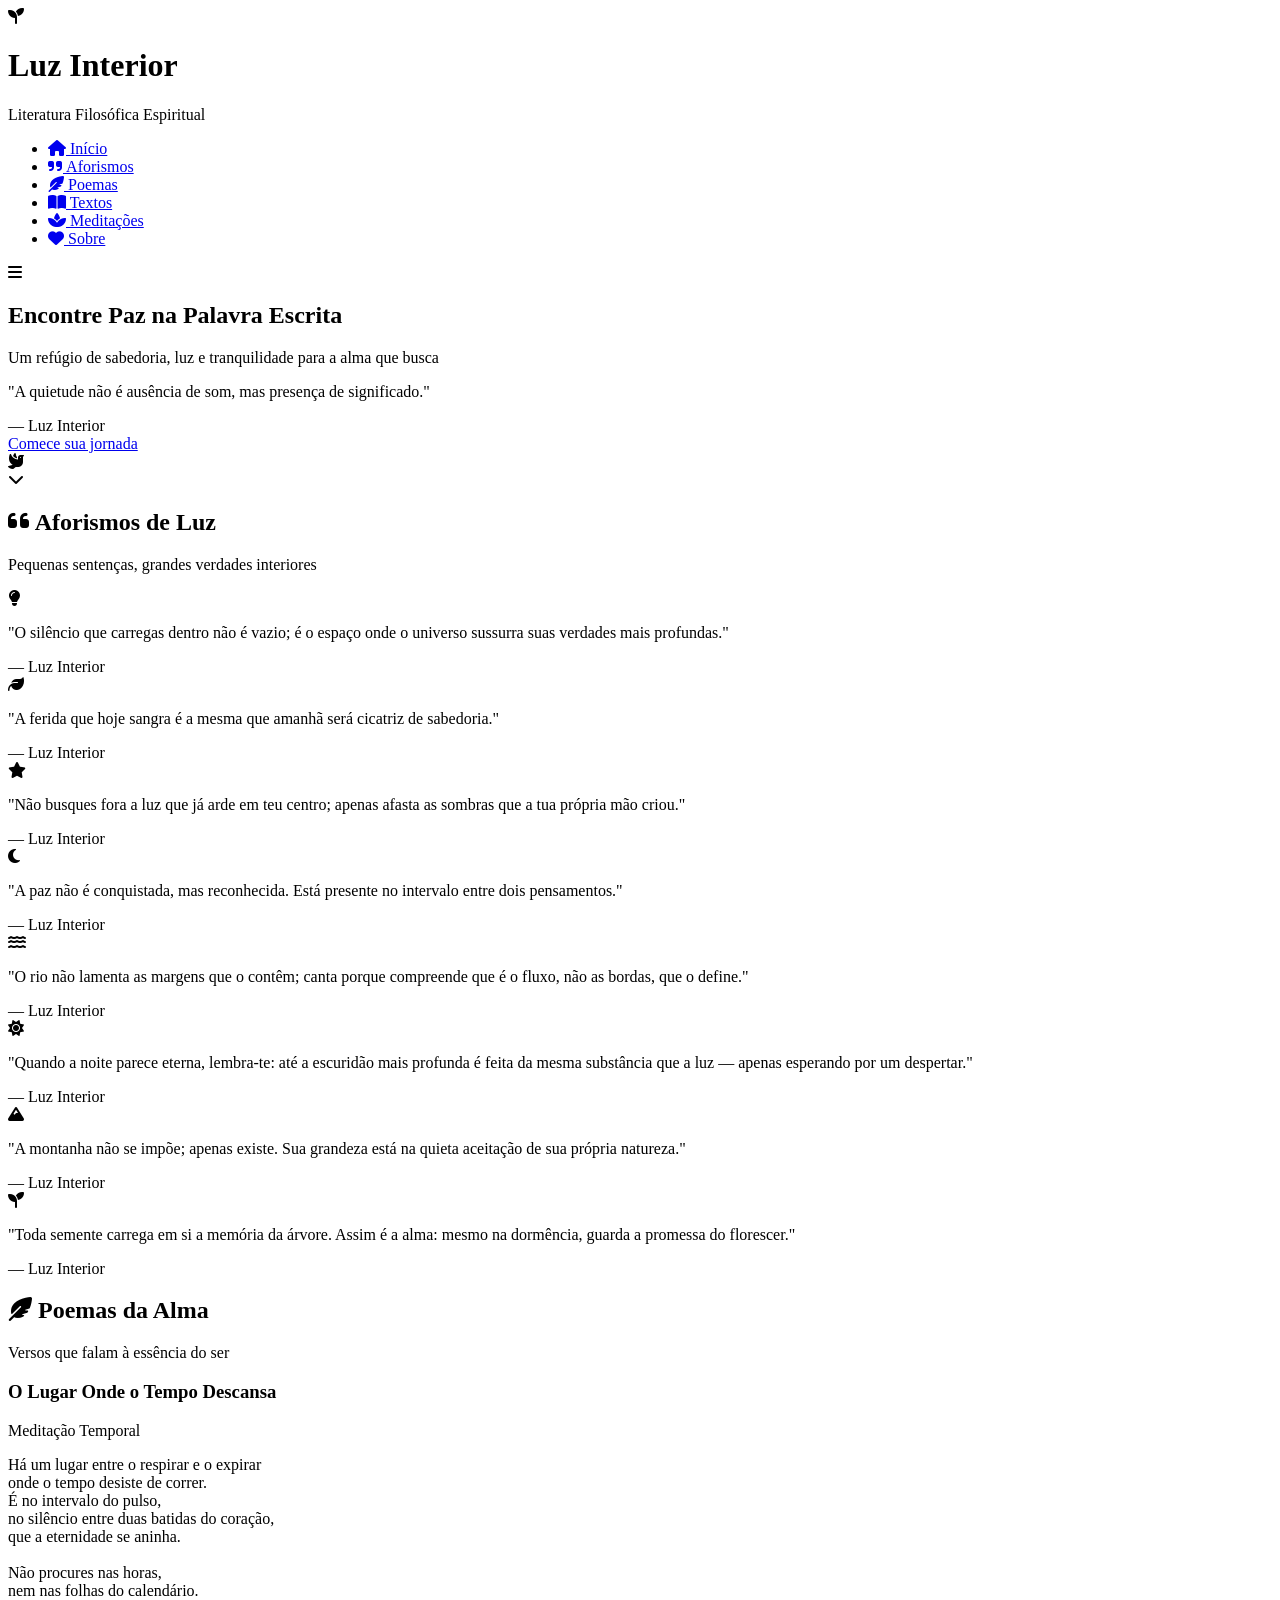
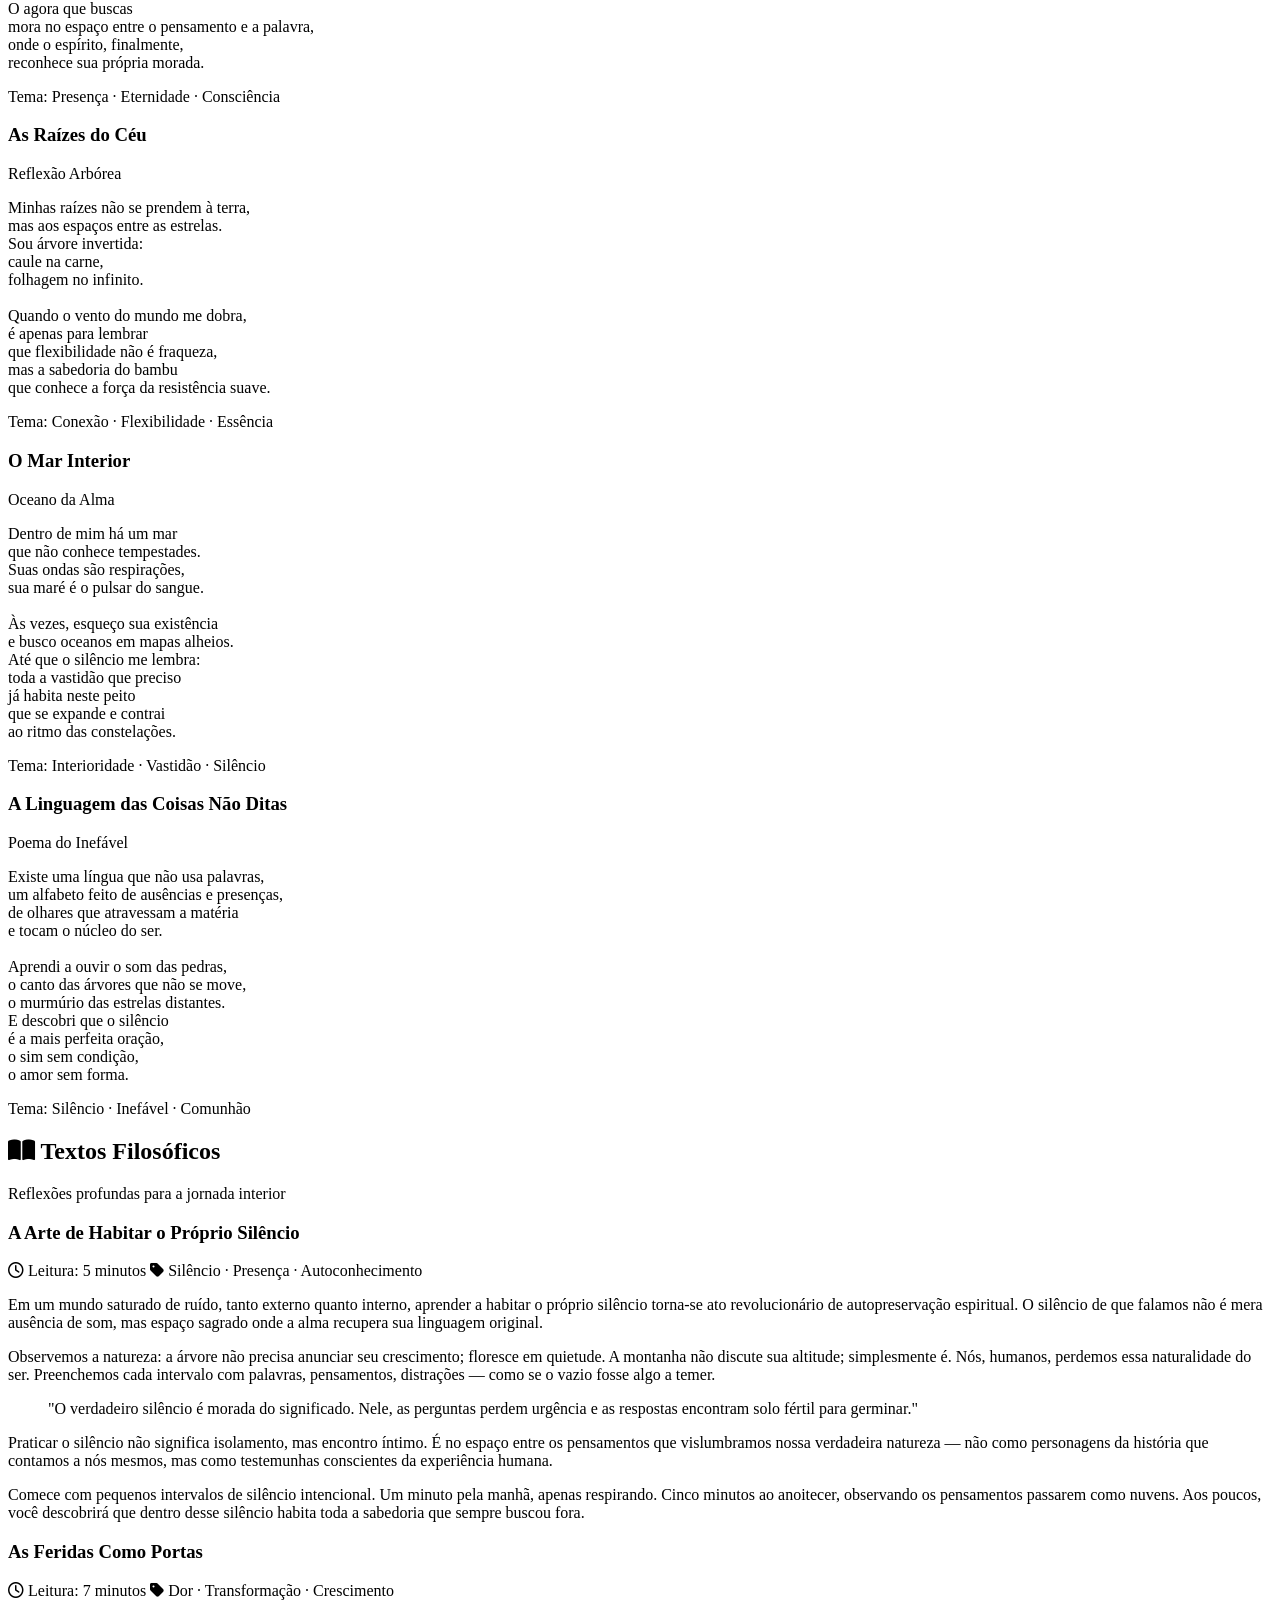
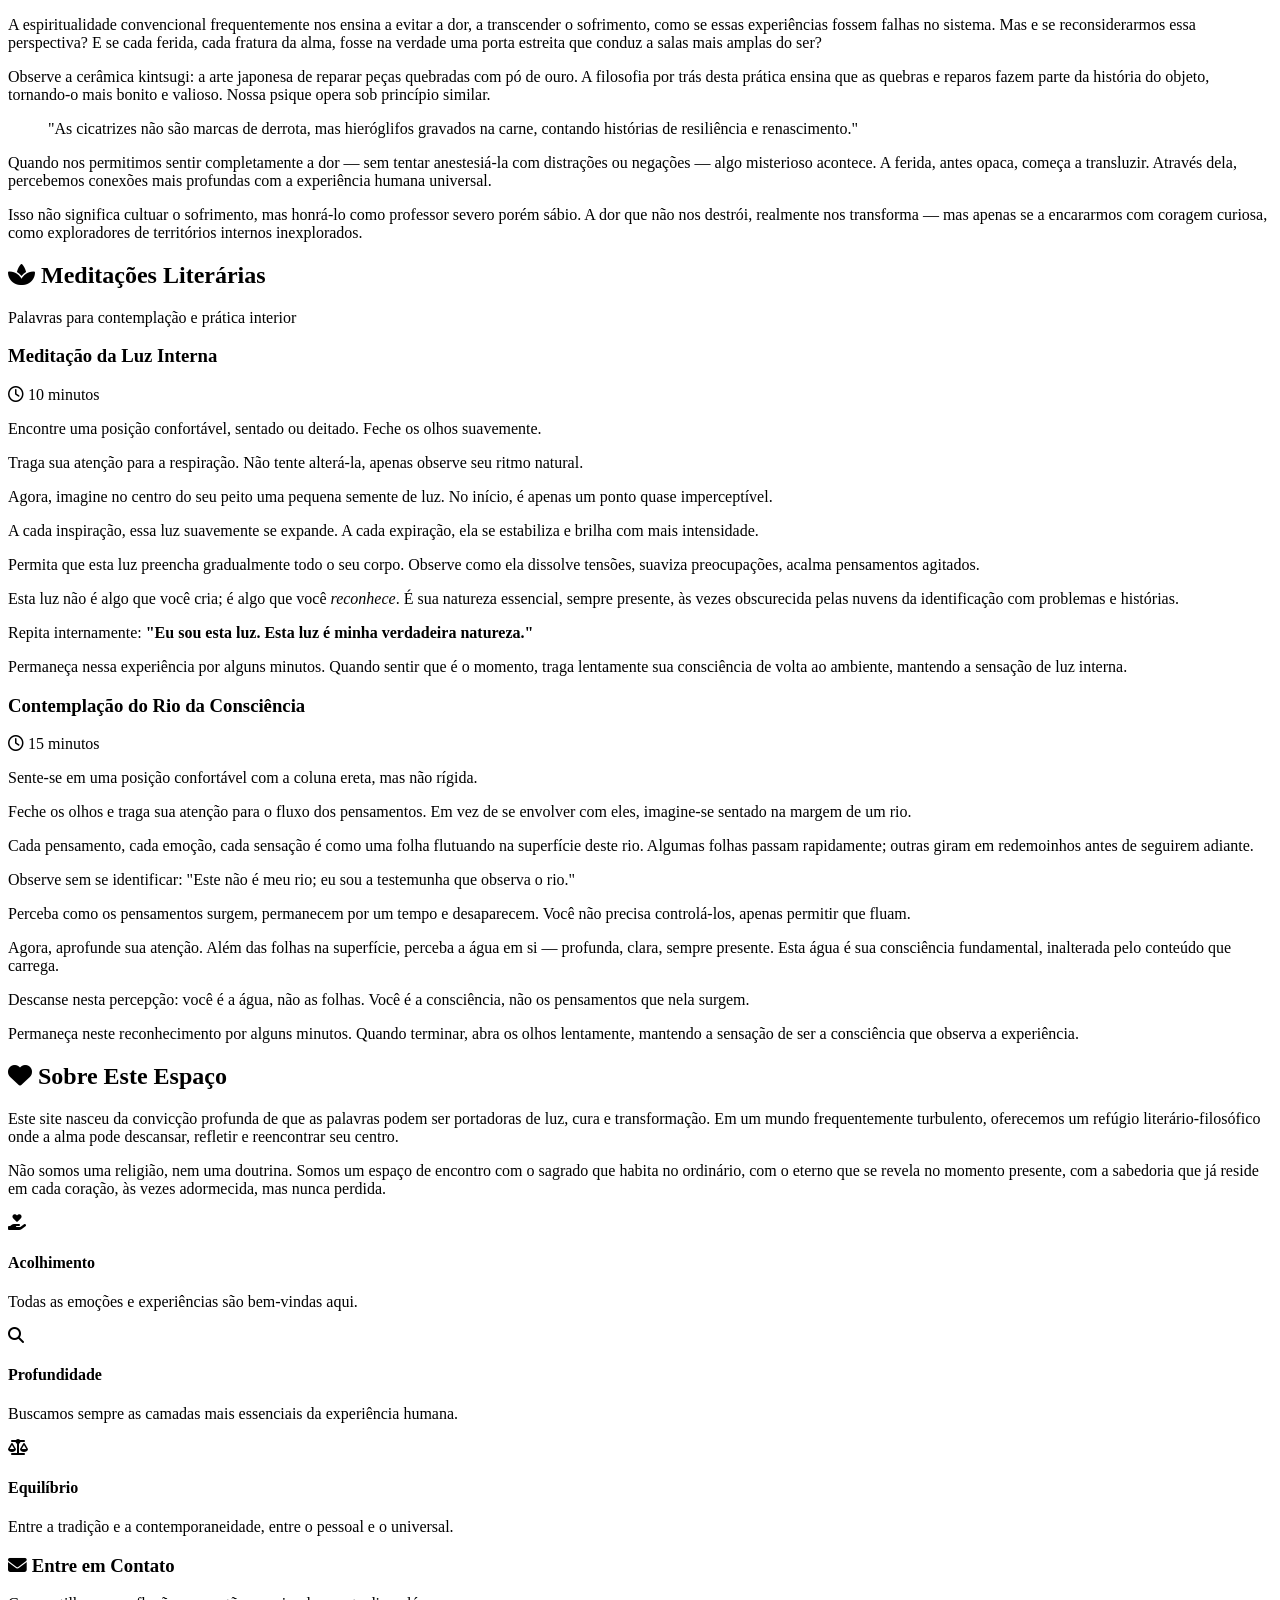
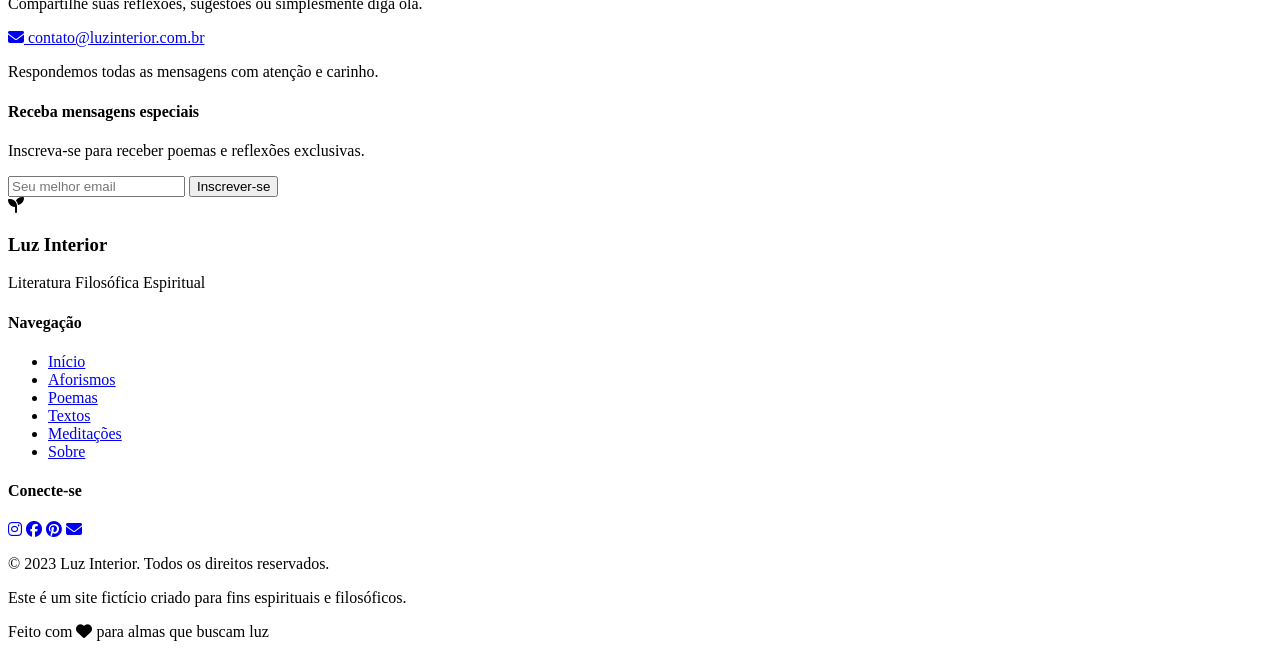
==== commit 9425aa67: "Add files via upload" ====
--- a/Nova Era/index.html
+++ b/Nova Era/index.html
@@ -3,238 +3,438 @@
 <head>
     <meta charset="UTF-8">
     <meta name="viewport" content="width=device-width, initial-scale=1.0">
-    
-    <title>Wagner Abrahão | Arquiteto do Invisível - Alquimia e Consciência</title>
-    <meta name="description" content="Portal oficial de Wagner Abrahão. Explore a Arquitetura do Invisível através de manuscritos, poesias e reflexões sobre a alma e a Alquimia do Ser.">
-    <meta name="keywords" content="Wagner Abrahão, Arquiteto do Invisível, Alquimia do Ser, A Anestesia Divina, A Centelha Inquieta, Poesia, Filosofia, Belo Horizonte">
-    <meta name="author" content="Wagner Abrahão">
-    
-    <meta property="og:title" content="Wagner Abrahão | Arquiteto do Invisível">
-    <meta property="og:description" content="Desenho caminhos para a restauração da alma. Mergulhe na Alquimia do Ser.">
-    <meta property="og:image" content="26053.jpg">
-    <meta property="og:url" content="https://wagnerabrahao.com.br/">
-    <link rel="canonical" href="https://wagnerabrahao.com.br/">
-
-    <link href="https://fonts.googleapis.com/css2?family=Cinzel:wght@400;700;900&family=Lora:ital,wght@0,400;1,400&family=Montserrat:wght@100;300;400&display=swap" rel="stylesheet">
-    <link rel="stylesheet" href="https://cdnjs.cloudflare.com/ajax/libs/font-awesome/6.5.1/css/all.min.css">
-    
-    <style>
-        :root { 
-            --ouro: #c5a059; 
-            --ouro-escuro: #7a6335; 
-            --obsidiana: #050505; 
-            --creme: #fdfaf1; 
-            --sombra-3d: 2px 2px 0px #7a6335, 4px 4px 10px rgba(0,0,0,0.8);
-            --vidro: rgba(255, 255, 255, 0.02);
-        }
-        
-        * { margin: 0; padding: 0; box-sizing: border-box; -webkit-font-smoothing: antialiased; }
-        body, html { background-color: var(--obsidiana); color: var(--creme); font-family: 'Montserrat', sans-serif; overflow-x: hidden; scroll-behavior: smooth; }
-
-        /* CANVAS - POEIRA DE OURO EM MOVIMENTO */
-        #canvas-bg { position: fixed; top: 0; left: 0; width: 100%; height: 100%; z-index: -1; pointer-events: none; opacity: 0.6; }
-
-        /* PORTAL DE ENTRADA (H1 ÚNICO) */
-        #splash {
-            position: fixed; top: 0; left: 0; width: 100%; height: 100vh;
-            z-index: 10000; display: flex; flex-direction: column;
-            justify-content: center; align-items: center; text-align: center;
-            background: radial-gradient(circle, rgba(10,10,10,0.8) 0%, rgba(0,0,0,1) 100%), 
-                        url('https://images.unsplash.com/photo-1441974231531-c6227db76b6e?auto=format&fit=crop&w=2560&q=80');
-            background-size: cover; background-position: center;
-            transition: transform 2s cubic-bezier(0.85, 0, 0.15, 1);
-        }
-        h1.splash-title { 
-            font-family: 'Cinzel', serif; font-size: clamp(1.4rem, 5vw, 2.5rem); 
-            letter-spacing: 12px; color: var(--ouro); margin-bottom: 50px;
-            text-shadow: var(--sombra-3d); text-transform: uppercase;
-        }
-        #btn-activate { 
-            background: none; border: 1px solid var(--ouro); color: var(--ouro); 
-            padding: 20px 60px; font-family: 'Cinzel'; letter-spacing: 4px; cursor: pointer; 
-            transition: 0.5s; font-size: 0.8rem; backdrop-filter: blur(10px);
-            box-shadow: 0 0 30px rgba(197, 160, 89, 0.2);
-        }
-        #btn-activate:hover { background: var(--ouro); color: var(--obsidiana); box-shadow: 0 0 60px var(--ouro); transform: scale(1.05); }
-
-        /* NAVEGAÇÃO */
-        nav { position: fixed; top: 0; width: 100%; padding: 40px; display: flex; justify-content: center; z-index: 500; mix-blend-mode: difference; }
-        .brand { font-family: 'Cinzel', serif; font-weight: 700; font-size: 0.95rem; letter-spacing: 5px; color: var(--ouro); text-decoration: none; }
-
-        /* SEÇÕES - CENTRALIZAÇÃO E ELEGÂNCIA */
-        section { padding: 140px 10%; width: 100%; text-align: center; position: relative; }
-        .title-sec { 
-            font-family: 'Cinzel'; font-size: clamp(1.1rem, 3.5vw, 1.6rem); 
-            text-align: center; margin: 0 auto 80px; letter-spacing: 12px; 
-            color: var(--ouro); display: block; max-width: fit-content;
-            padding-bottom: 15px; border-bottom: 1px solid var(--ouro-escuro);
-            text-shadow: var(--sombra-3d); text-transform: uppercase;
-        }
-        
-        /* FOTO DE AUTORIDADE */
-        .profile-frame {
-            width: 220px; height: 220px; border-radius: 50%;
-            border: 3px solid var(--ouro); padding: 8px; margin: 0 auto 40px;
-            box-shadow: 0 0 40px rgba(197, 160, 89, 0.3);
-            background: var(--obsidiana); overflow: hidden;
-            transition: 0.5s;
-        }
-        .profile-frame:hover { transform: scale(1.05); box-shadow: 0 0 60px var(--ouro); }
-        .profile-frame img { width: 100%; height: 100%; object-fit: cover; border-radius: 50%; filter: brightness(1.05) contrast(1.1); }
-
-        /* MANUSCRITOS */
-        .manuscritos { background: var(--creme); color: var(--obsidiana); }
-        .grid-manus { display: grid; grid-template-columns: repeat(auto-fit, minmax(280px, 1fr)); gap: 40px; }
-        .card-manus { padding: 60px 40px; border: 1px solid rgba(0,0,0,0.06); transition: 0.7s; background: var(--creme); border-radius: 4px; }
-        .card-manus:hover { transform: translateY(-10px); background: #fff; box-shadow: 0 40px 80px rgba(0,0,0,0.1); border-color: var(--ouro); }
-        .card-manus h3 { font-family: 'Cinzel'; color: var(--ouro); margin-bottom: 25px; font-size: 1.1rem; letter-spacing: 2px; }
-        .card-manus p { font-family: 'Lora'; font-size: 0.95rem; line-height: 2; opacity: 0.8; }
-
-        /* CONTENT BLOCK (H3 SEMANTICAMENTE CORRETO) */
-        .content-grid { display: grid; grid-template-columns: repeat(auto-fit, minmax(300px, 1fr)); gap: 40px; }
-        .content-item { 
-            padding: 40px; border: 1px solid rgba(197, 160, 89, 0.15); 
-            background: var(--vidro); text-align: center; 
-            transition: 0.5s; backdrop-filter: blur(10px); border-radius: 6px;
-        }
-        .content-item:hover { border-color: var(--ouro); background: rgba(197, 160, 89, 0.05); }
-        .content-item h3 { font-family: 'Cinzel'; color: var(--ouro); margin-bottom: 20px; font-size: 0.95rem; letter-spacing: 2px; text-shadow: 1px 1px 2px rgba(0,0,0,0.5); }
-        .content-item p { font-family: 'Lora'; font-style: italic; opacity: 0.85; line-height: 1.8; font-size: 1rem; }
-
-        /* RODAPÉ E ÍCONES 3D REALISTAS */
-        footer { padding: 100px 10%; background: #000; text-align: center; border-top: 1px solid #111; }
-        .social-icons { display: flex; justify-content: center; gap: 50px; margin-bottom: 50px; }
-        .social-icons a { 
-            color: var(--ouro); font-size: 2.8rem; transition: 0.4s;
-            text-shadow: 2px 2px 0px var(--ouro-escuro), 4px 4px 12px rgba(0,0,0,0.9);
-        }
-        .social-icons a:hover { transform: translateY(-8px) scale(1.1); color: #fff; text-shadow: 0 0 20px var(--ouro); }
-        .copy { font-size: 0.55rem; opacity: 0.3; margin-top: 50px; letter-spacing: 4px; font-family: 'Cinzel'; }
-
-        @media (max-width: 768px) { section { padding: 80px 6%; } .title-sec { letter-spacing: 8px; font-size: 1.1rem; } }
-    </style>
+    <title>Luz Interior - Literatura Filosófica Espiritual</title>
+    <link rel="stylesheet" href="style.css">
+    <link rel="stylesheet" href="https://cdnjs.cloudflare.com/ajax/libs/font-awesome/6.4.0/css/all.min.css">
+    <link href="https://fonts.googleapis.com/css2?family=Crimson+Text:wght@400;600;700&family=Playfair+Display:wght@400;700;800&family=Source+Serif+Pro:wght@300;400;600&display=swap" rel="stylesheet">
+    <link rel="icon" type="image/x-icon" href="data:image/svg+xml,<svg xmlns=%22http://www.w3.org/2000/svg%22 viewBox=%220 0 100 100%22><text y=%22.9em%22 font-size=%2290%22>🌿</text></svg>">
 </head>
 <body>
-
-    <canvas id="canvas-bg"></canvas>
-
-    <div id="splash">
-        <h1 class="splash-title">WAGNER ABRAHÃO</h1>
-        <button id="btn-activate" onclick="launch()">ATIVAR CONSCIÊNCIA</button>
+    <div class="container">
+        <header>
+            <div class="logo">
+                <i class="fas fa-seedling"></i>
+                <h1>Luz Interior</h1>
+                <p class="subtitle">Literatura Filosófica Espiritual</p>
+            </div>
+            <nav>
+                <ul>
+                    <li><a href="#inicio" class="nav-link"><i class="fas fa-home"></i> Início</a></li>
+                    <li><a href="#aforismos" class="nav-link"><i class="fas fa-quote-right"></i> Aforismos</a></li>
+                    <li><a href="#poemas" class="nav-link"><i class="fas fa-feather-alt"></i> Poemas</a></li>
+                    <li><a href="#textos" class="nav-link"><i class="fas fa-book-open"></i> Textos</a></li>
+                    <li><a href="#meditacoes" class="nav-link"><i class="fas fa-spa"></i> Meditações</a></li>
+                    <li><a href="#sobre" class="nav-link"><i class="fas fa-heart"></i> Sobre</a></li>
+                </ul>
+            </nav>
+            <div class="mobile-menu">
+                <i class="fas fa-bars" id="menu-toggle"></i>
+            </div>
+        </header>
+
+        <main>
+            <section id="inicio" class="hero">
+                <div class="hero-content">
+                    <div class="hero-text">
+                        <h2>Encontre Paz na Palavra Escrita</h2>
+                        <p class="hero-subtitle">Um refúgio de sabedoria, luz e tranquilidade para a alma que busca</p>
+                        <div class="quote">
+                            <p>"A quietude não é ausência de som, mas presença de significado."</p>
+                            <span class="quote-author">— Luz Interior</span>
+                        </div>
+                        <a href="#aforismos" class="cta-button">Comece sua jornada</a>
+                    </div>
+                    <div class="hero-image">
+                        <div class="floating-icon">
+                            <i class="fas fa-dove"></i>
+                        </div>
+                    </div>
+                </div>
+                <div class="scroll-indicator">
+                    <i class="fas fa-chevron-down"></i>
+                </div>
+            </section>
+
+            <section id="aforismos" class="section">
+                <div class="section-header">
+                    <h2><i class="fas fa-quote-left"></i> Aforismos de Luz</h2>
+                    <p class="section-subtitle">Pequenas sentenças, grandes verdades interiores</p>
+                </div>
+                <div class="content-grid">
+                    <div class="card">
+                        <div class="card-icon">
+                            <i class="fas fa-lightbulb"></i>
+                        </div>
+                        <p>"O silêncio que carregas dentro não é vazio; é o espaço onde o universo sussurra suas verdades mais profundas."</p>
+                        <span class="author">— Luz Interior</span>
+                    </div>
+                    <div class="card">
+                        <div class="card-icon">
+                            <i class="fas fa-leaf"></i>
+                        </div>
+                        <p>"A ferida que hoje sangra é a mesma que amanhã será cicatriz de sabedoria."</p>
+                        <span class="author">— Luz Interior</span>
+                    </div>
+                    <div class="card">
+                        <div class="card-icon">
+                            <i class="fas fa-star"></i>
+                        </div>
+                        <p>"Não busques fora a luz que já arde em teu centro; apenas afasta as sombras que a tua própria mão criou."</p>
+                        <span class="author">— Luz Interior</span>
+                    </div>
+                    <div class="card">
+                        <div class="card-icon">
+                            <i class="fas fa-moon"></i>
+                        </div>
+                        <p>"A paz não é conquistada, mas reconhecida. Está presente no intervalo entre dois pensamentos."</p>
+                        <span class="author">— Luz Interior</span>
+                    </div>
+                    <div class="card">
+                        <div class="card-icon">
+                            <i class="fas fa-water"></i>
+                        </div>
+                        <p>"O rio não lamenta as margens que o contêm; canta porque compreende que é o fluxo, não as bordas, que o define."</p>
+                        <span class="author">— Luz Interior</span>
+                    </div>
+                    <div class="card">
+                        <div class="card-icon">
+                            <i class="fas fa-sun"></i>
+                        </div>
+                        <p>"Quando a noite parece eterna, lembra-te: até a escuridão mais profunda é feita da mesma substância que a luz — apenas esperando por um despertar."</p>
+                        <span class="author">— Luz Interior</span>
+                    </div>
+                    <div class="card">
+                        <div class="card-icon">
+                            <i class="fas fa-mountain"></i>
+                        </div>
+                        <p>"A montanha não se impõe; apenas existe. Sua grandeza está na quieta aceitação de sua própria natureza."</p>
+                        <span class="author">— Luz Interior</span>
+                    </div>
+                    <div class="card">
+                        <div class="card-icon">
+                            <i class="fas fa-seedling"></i>
+                        </div>
+                        <p>"Toda semente carrega em si a memória da árvore. Assim é a alma: mesmo na dormência, guarda a promessa do florescer."</p>
+                        <span class="author">— Luz Interior</span>
+                    </div>
+                </div>
+            </section>
+
+            <section id="poemas" class="section dark">
+                <div class="section-header">
+                    <h2><i class="fas fa-feather-alt"></i> Poemas da Alma</h2>
+                    <p class="section-subtitle">Versos que falam à essência do ser</p>
+                </div>
+                
+                <div class="poem-container">
+                    <div class="poem">
+                        <div class="poem-header">
+                            <h3>O Lugar Onde o Tempo Descansa</h3>
+                            <span class="poem-date">Meditação Temporal</span>
+                        </div>
+                        <div class="poem-content">
+                            <p>
+                                Há um lugar entre o respirar e o expirar<br>
+                                onde o tempo desiste de correr.<br>
+                                É no intervalo do pulso,<br>
+                                no silêncio entre duas batidas do coração,<br>
+                                que a eternidade se aninha.<br><br>
+                                
+                                Não procures nas horas,<br>
+                                nem nas folhas do calendário.<br>
+                                O agora que buscas<br>
+                                mora no espaço entre o pensamento e a palavra,<br>
+                                onde o espírito, finalmente,<br>
+                                reconhece sua própria morada.
+                            </p>
+                        </div>
+                        <div class="poem-footer">
+                            <span class="poem-theme">Tema: Presença · Eternidade · Consciência</span>
+                        </div>
+                    </div>
+
+                    <div class="poem">
+                        <div class="poem-header">
+                            <h3>As Raízes do Céu</h3>
+                            <span class="poem-date">Reflexão Arbórea</span>
+                        </div>
+                        <div class="poem-content">
+                            <p>
+                                Minhas raízes não se prendem à terra,<br>
+                                mas aos espaços entre as estrelas.<br>
+                                Sou árvore invertida:<br>
+                                caule na carne,<br>
+                                folhagem no infinito.<br><br>
+                                
+                                Quando o vento do mundo me dobra,<br>
+                                é apenas para lembrar<br>
+                                que flexibilidade não é fraqueza,<br>
+                                mas a sabedoria do bambu<br>
+                                que conhece a força da resistência suave.
+                            </p>
+                        </div>
+                        <div class="poem-footer">
+                            <span class="poem-theme">Tema: Conexão · Flexibilidade · Essência</span>
+                        </div>
+                    </div>
+
+                    <div class="poem">
+                        <div class="poem-header">
+                            <h3>O Mar Interior</h3>
+                            <span class="poem-date">Oceano da Alma</span>
+                        </div>
+                        <div class="poem-content">
+                            <p>
+                                Dentro de mim há um mar<br>
+                                que não conhece tempestades.<br>
+                                Suas ondas são respirações,<br>
+                                sua maré é o pulsar do sangue.<br><br>
+                                
+                                Às vezes, esqueço sua existência<br>
+                                e busco oceanos em mapas alheios.<br>
+                                Até que o silêncio me lembra:<br>
+                                toda a vastidão que preciso<br>
+                                já habita neste peito<br>
+                                que se expande e contrai<br>
+                                ao ritmo das constelações.
+                            </p>
+                        </div>
+                        <div class="poem-footer">
+                            <span class="poem-theme">Tema: Interioridade · Vastidão · Silêncio</span>
+                        </div>
+                    </div>
+
+                    <div class="poem">
+                        <div class="poem-header">
+                            <h3>A Linguagem das Coisas Não Ditas</h3>
+                            <span class="poem-date">Poema do Inefável</span>
+                        </div>
+                        <div class="poem-content">
+                            <p>
+                                Existe uma língua que não usa palavras,<br>
+                                um alfabeto feito de ausências e presenças,<br>
+                                de olhares que atravessam a matéria<br>
+                                e tocam o núcleo do ser.<br><br>
+                                
+                                Aprendi a ouvir o som das pedras,<br>
+                                o canto das árvores que não se move,<br>
+                                o murmúrio das estrelas distantes.<br>
+                                E descobri que o silêncio<br>
+                                é a mais perfeita oração,<br>
+                                o sim sem condição,<br>
+                                o amor sem forma.
+                            </p>
+                        </div>
+                        <div class="poem-footer">
+                            <span class="poem-theme">Tema: Silêncio · Inefável · Comunhão</span>
+                        </div>
+                    </div>
+                </div>
+            </section>
+
+            <section id="textos" class="section">
+                <div class="section-header">
+                    <h2><i class="fas fa-book-open"></i> Textos Filosóficos</h2>
+                    <p class="section-subtitle">Reflexões profundas para a jornada interior</p>
+                </div>
+                
+                <div class="text-container">
+                    <article class="philosophical-text">
+                        <h3>A Arte de Habitar o Próprio Silêncio</h3>
+                        <div class="text-meta">
+                            <span><i class="far fa-clock"></i> Leitura: 5 minutos</span>
+                            <span><i class="fas fa-tag"></i> Silêncio · Presença · Autoconhecimento</span>
+                        </div>
+                        <div class="text-content">
+                            <p>Em um mundo saturado de ruído, tanto externo quanto interno, aprender a habitar o próprio silêncio torna-se ato revolucionário de autopreservação espiritual. O silêncio de que falamos não é mera ausência de som, mas espaço sagrado onde a alma recupera sua linguagem original.</p>
+                            
+                            <p>Observemos a natureza: a árvore não precisa anunciar seu crescimento; floresce em quietude. A montanha não discute sua altitude; simplesmente é. Nós, humanos, perdemos essa naturalidade do ser. Preenchemos cada intervalo com palavras, pensamentos, distrações — como se o vazio fosse algo a temer.</p>
+                            
+                            <blockquote>
+                                "O verdadeiro silêncio é morada do significado. Nele, as perguntas perdem urgência e as respostas encontram solo fértil para germinar."
+                            </blockquote>
+                            
+                            <p>Praticar o silêncio não significa isolamento, mas encontro íntimo. É no espaço entre os pensamentos que vislumbramos nossa verdadeira natureza — não como personagens da história que contamos a nós mesmos, mas como testemunhas conscientes da experiência humana.</p>
+                            
+                            <p>Comece com pequenos intervalos de silêncio intencional. Um minuto pela manhã, apenas respirando. Cinco minutos ao anoitecer, observando os pensamentos passarem como nuvens. Aos poucos, você descobrirá que dentro desse silêncio habita toda a sabedoria que sempre buscou fora.</p>
+                        </div>
+                    </article>
+
+                    <article class="philosophical-text">
+                        <h3>As Feridas Como Portas</h3>
+                        <div class="text-meta">
+                            <span><i class="far fa-clock"></i> Leitura: 7 minutos</span>
+                            <span><i class="fas fa-tag"></i> Dor · Transformação · Crescimento</span>
+                        </div>
+                        <div class="text-content">
+                            <p>A espiritualidade convencional frequentemente nos ensina a evitar a dor, a transcender o sofrimento, como se essas experiências fossem falhas no sistema. Mas e se reconsiderarmos essa perspectiva? E se cada ferida, cada fratura da alma, fosse na verdade uma porta estreita que conduz a salas mais amplas do ser?</p>
+                            
+                            <p>Observe a cerâmica kintsugi: a arte japonesa de reparar peças quebradas com pó de ouro. A filosofia por trás desta prática ensina que as quebras e reparos fazem parte da história do objeto, tornando-o mais bonito e valioso. Nossa psique opera sob princípio similar.</p>
+                            
+                            <blockquote>
+                                "As cicatrizes não são marcas de derrota, mas hieróglifos gravados na carne, contando histórias de resiliência e renascimento."
+                            </blockquote>
+                            
+                            <p>Quando nos permitimos sentir completamente a dor — sem tentar anestesiá-la com distrações ou negações — algo misterioso acontece. A ferida, antes opaca, começa a transluzir. Através dela, percebemos conexões mais profundas com a experiência humana universal.</p>
+                            
+                            <p>Isso não significa cultuar o sofrimento, mas honrá-lo como professor severo porém sábio. A dor que não nos destrói, realmente nos transforma — mas apenas se a encararmos com coragem curiosa, como exploradores de territórios internos inexplorados.</p>
+                        </div>
+                    </article>
+                </div>
+            </section>
+
+            <section id="meditacoes" class="section dark">
+                <div class="section-header">
+                    <h2><i class="fas fa-spa"></i> Meditações Literárias</h2>
+                    <p class="section-subtitle">Palavras para contemplação e prática interior</p>
+                </div>
+                
+                <div class="meditation-container">
+                    <div class="meditation">
+                        <div class="meditation-header">
+                            <h3>Meditação da Luz Interna</h3>
+                            <span class="meditation-time"><i class="far fa-clock"></i> 10 minutos</span>
+                        </div>
+                        <div class="meditation-content">
+                            <p>Encontre uma posição confortável, sentado ou deitado. Feche os olhos suavemente.</p>
+                            
+                            <p>Traga sua atenção para a respiração. Não tente alterá-la, apenas observe seu ritmo natural.</p>
+                            
+                            <p>Agora, imagine no centro do seu peito uma pequena semente de luz. No início, é apenas um ponto quase imperceptível.</p>
+                            
+                            <p>A cada inspiração, essa luz suavemente se expande. A cada expiração, ela se estabiliza e brilha com mais intensidade.</p>
+                            
+                            <p>Permita que esta luz preencha gradualmente todo o seu corpo. Observe como ela dissolve tensões, suaviza preocupações, acalma pensamentos agitados.</p>
+                            
+                            <p>Esta luz não é algo que você cria; é algo que você <em>reconhece</em>. É sua natureza essencial, sempre presente, às vezes obscurecida pelas nuvens da identificação com problemas e histórias.</p>
+                            
+                            <p>Repita internamente: <strong>"Eu sou esta luz. Esta luz é minha verdadeira natureza."</strong></p>
+                            
+                            <p>Permaneça nessa experiência por alguns minutos. Quando sentir que é o momento, traga lentamente sua consciência de volta ao ambiente, mantendo a sensação de luz interna.</p>
+                        </div>
+                    </div>
+
+                    <div class="meditation">
+                        <div class="meditation-header">
+                            <h3>Contemplação do Rio da Consciência</h3>
+                            <span class="meditation-time"><i class="far fa-clock"></i> 15 minutos</span>
+                        </div>
+                        <div class="meditation-content">
+                            <p>Sente-se em uma posição confortável com a coluna ereta, mas não rígida.</p>
+                            
+                            <p>Feche os olhos e traga sua atenção para o fluxo dos pensamentos. Em vez de se envolver com eles, imagine-se sentado na margem de um rio.</p>
+                            
+                            <p>Cada pensamento, cada emoção, cada sensação é como uma folha flutuando na superfície deste rio. Algumas folhas passam rapidamente; outras giram em redemoinhos antes de seguirem adiante.</p>
+                            
+                            <p>Observe sem se identificar: "Este não é meu rio; eu sou a testemunha que observa o rio."</p>
+                            
+                            <p>Perceba como os pensamentos surgem, permanecem por um tempo e desaparecem. Você não precisa controlá-los, apenas permitir que fluam.</p>
+                            
+                            <p>Agora, aprofunde sua atenção. Além das folhas na superfície, perceba a água em si — profunda, clara, sempre presente. Esta água é sua consciência fundamental, inalterada pelo conteúdo que carrega.</p>
+                            
+                            <p>Descanse nesta percepção: você é a água, não as folhas. Você é a consciência, não os pensamentos que nela surgem.</p>
+                            
+                            <p>Permaneça neste reconhecimento por alguns minutos. Quando terminar, abra os olhos lentamente, mantendo a sensação de ser a consciência que observa a experiência.</p>
+                        </div>
+                    </div>
+                </div>
+            </section>
+
+            <section id="sobre" class="section">
+                <div class="about-container">
+                    <div class="about-content">
+                        <h2><i class="fas fa-heart"></i> Sobre Este Espaço</h2>
+                        <p>Este site nasceu da convicção profunda de que as palavras podem ser portadoras de luz, cura e transformação. Em um mundo frequentemente turbulento, oferecemos um refúgio literário-filosófico onde a alma pode descansar, refletir e reencontrar seu centro.</p>
+                        
+                        <p>Não somos uma religião, nem uma doutrina. Somos um espaço de encontro com o sagrado que habita no ordinário, com o eterno que se revela no momento presente, com a sabedoria que já reside em cada coração, às vezes adormecida, mas nunca perdida.</p>
+                        
+                        <div class="principles">
+                            <div class="principle">
+                                <i class="fas fa-hand-holding-heart"></i>
+                                <h4>Acolhimento</h4>
+                                <p>Todas as emoções e experiências são bem-vindas aqui.</p>
+                            </div>
+                            <div class="principle">
+                                <i class="fas fa-search"></i>
+                                <h4>Profundidade</h4>
+                                <p>Buscamos sempre as camadas mais essenciais da experiência humana.</p>
+                            </div>
+                            <div class="principle">
+                                <i class="fas fa-balance-scale"></i>
+                                <h4>Equilíbrio</h4>
+                                <p>Entre a tradição e a contemporaneidade, entre o pessoal e o universal.</p>
+                            </div>
+                        </div>
+                    </div>
+                    
+                    <div class="contact-box">
+                        <h3><i class="fas fa-envelope"></i> Entre em Contato</h3>
+                        <p>Compartilhe suas reflexões, sugestões ou simplesmente diga olá.</p>
+                        
+                        <div class="contact-info">
+                            <!-- CORREÇÃO DO EMAIL - link funcional com endereço claro -->
+                            <a href="mailto:contato@luzinterior.com.br?subject=Contato%20do%20Site&body=Olá,%20gostaria%20de%20entrar%20em%20contato..." class="email-link">
+                                <i class="fas fa-envelope"></i>
+                                <span>contato@luzinterior.com.br</span>
+                            </a>
+                            <p class="contact-note">Respondemos todas as mensagens com atenção e carinho.</p>
+                        </div>
+                        
+                        <div class="newsletter">
+                            <h4>Receba mensagens especiais</h4>
+                            <p>Inscreva-se para receber poemas e reflexões exclusivas.</p>
+                            <form id="newsletter-form">
+                                <input type="email" placeholder="Seu melhor email" required>
+                                <button type="submit">Inscrever-se</button>
+                            </form>
+                        </div>
+                    </div>
+                </div>
+            </section>
+        </main>
+
+        <footer>
+            <div class="footer-content">
+                <div class="footer-logo">
+                    <i class="fas fa-seedling"></i>
+                    <h3>Luz Interior</h3>
+                    <p>Literatura Filosófica Espiritual</p>
+                </div>
+                
+                <div class="footer-links">
+                    <h4>Navegação</h4>
+                    <ul>
+                        <li><a href="#inicio">Início</a></li>
+                        <li><a href="#aforismos">Aforismos</a></li>
+                        <li><a href="#poemas">Poemas</a></li>
+                        <li><a href="#textos">Textos</a></li>
+                        <li><a href="#meditacoes">Meditações</a></li>
+                        <li><a href="#sobre">Sobre</a></li>
+                    </ul>
+                </div>
+                
+                <div class="footer-social">
+                    <h4>Conecte-se</h4>
+                    <div class="social-icons">
+                        <a href="#" aria-label="Instagram"><i class="fab fa-instagram"></i></a>
+                        <a href="#" aria-label="Facebook"><i class="fab fa-facebook"></i></a>
+                        <a href="#" aria-label="Pinterest"><i class="fab fa-pinterest"></i></a>
+                        <!-- Email com link corrigido -->
+                        <a href="mailto:contato@luzinterior.com.br" aria-label="Email" class="email-footer">
+                            <i class="fas fa-envelope"></i>
+                        </a>
+                    </div>
+                    <p class="copyright">© 2023 Luz Interior. Todos os direitos reservados.</p>
+                    <p class="disclaimer">Este é um site fictício criado para fins espirituais e filosóficos.</p>
+                </div>
+            </div>
+            
+            <div class="footer-bottom">
+                <p>Feito com <i class="fas fa-heart"></i> para almas que buscam luz</p>
+            </div>
+        </footer>
     </div>
 
-    <audio id="bg-audio" loop preload="auto"><source src="musica.mp3" type="audio/mpeg"></audio>
-
-    <nav><a href="#" class="brand">WAGNER ABRAHÃO</a></nav>
-
-    <section id="manifesto">
-        <div class="profile-frame">
-            <img src="26053.jpg" alt="Wagner Abrahão - Escritor e Poeta">
-        </div>
-        <h2 class="title-sec">A ARQUITETURA DO INVISÍVEL</h2>
-        <div style="max-width: 750px; margin: 0 auto;">
-            <p style="font-family: 'Lora'; font-style: italic; font-size: 1.2rem; line-height: 2.2; opacity: 0.9;">
-                Wagner Abrahão desenha caminhos para a restauração da alma. Como Arquiteto do Invisível, sua missão é transformar a densidade do tempo através da Alquimia do Ser.
-            </p>
-        </div>
-    </section>
-
-    <section class="manuscritos" id="manuscritos">
-        <h2 class="title-sec">MANUSCRITOS</h2>
-        <div class="grid-manus">
-            <div class="card-manus">
-                <h3>A CENTELHA INQUIETA</h3>
-                <p>O despertar do fogo primordial que reside no silêncio da alma. Uma investigação profunda sobre a origem da luz interna.</p>
-            </div>
-            <div class="card-manus">
-                <h3>ALQUIMIA DO SER</h3>
-                <p>A transmutação da existência cotidiana. Como converter a densidade da vida no ouro da consciência plena.</p>
-            </div>
-            <div class="card-manus">
-                <h3>ANESTESIA DIVINA</h3>
-                <p>O suporte espiritual supremo. Um porto seguro e acalento para os buscadores que navegam na densidade do visível.</p>
-            </div>
-        </div>
-    </section>
-
-    <section id="aforismos">
-        <h2 class="title-sec">AFORISMOS</h2>
-        <div class="content-grid">
-            <div class="content-item"><p>"O silêncio é a geometria sagrada da alma."</p></div>
-            <div class="content-item"><p>"A alma não tem pressa; a pressa é a poeira do ego."</p></div>
-            <div class="content-item"><p>"Para tocar o invisível, é preciso soltar as amarras do tangível."</p></div>
-            <div class="content-item"><p>"A dor é o cinzel divino que esculpe a consciência."</p></div>
-            <div class="content-item"><p>"Somos a ponte etérea entre o barro e a luz original."</p></div>
-        </div>
-    </section>
-
-    <section id="poemas" style="background: rgba(255,255,255,0.01);">
-        <h2 class="title-sec">POEMAS E POESIAS</h2>
-        <div class="content-grid">
-            <div class="content-item"><h3>Fogo Interno</h3><p>Na caverna do peito, a chama dança sem ar. Ela não pede lenha, pede apenas o olhar que se atreve a queimar.</p></div>
-            <div class="content-item"><h3>Ouro do Peito</h3><p>Transmuto o chumbo do dia no brilho da noite serena. Cada lágrima é um grão de luz na minha pequena oficina eterna.</p></div>
-            <div class="content-item"><h3>Manto de Paz</h3><p>Envolve-me o silêncio como um linho antigo. No acalento da alma, encontro o abrigo do que nunca foi dito.</p></div>
-            <div class="content-item"><h3>Arquitetura do Ar</h3><p>Não ergo paredes, abro vãos. Minha casa é o espaço entre as mãos, onde Deus se faz oração.</p></div>
-            <div class="content-item"><h3>O Vazio Sagrado</h3><p>Nada falta onde o tudo repousa. A alma é a nau, o mistério é a lousa onde a vida escreve sua causa.</p></div>
-        </div>
-    </section>
-
-    <section id="textos">
-        <h2 class="title-sec">REFLEXÕES</h2>
-        <div class="content-grid">
-            <div class="content-item"><h3>A Habitação do Ser</h3><p>Habitar o próprio ser exige a coragem de ser estrangeiro no mundo das formas.</p></div>
-            <div class="content-item"><h3>O Ofício do Invisível</h3><p>Arquitetar o que não se vê é a única forma de construir o que jamais cairá.</p></div>
-            <div class="content-item"><h3>A Cura pelo Verbo</h3><p>A palavra, quando grávida de silêncio, cura feridas que o tempo apenas escondeu.</p></div>
-            <div class="content-item"><h3>O Tempo Circular</h3><p>Não avançamos; orbitamos o centro de nós mesmos até que o círculo se torne esfera.</p></div>
-            <div class="content-item"><h3>A Transmutação</h3><p>A alquimia não é o fim da dor, mas o início da compreensão do seu propósito áureo.</p></div>
-        </div>
-    </section>
-
-    <footer>
-        <div class="social-icons">
-            <a href="https://www.instagram.com/wagnerabrahao_" target="_blank" title="Instagram"><i class="fab fa-instagram"></i></a>
-            <a href="https://www.threads.net/@wagnerabrahao_" target="_blank" title="Threads"><i class="fa-solid fa-at"></i></a>
-            <a href="https://www.tiktok.com/@wagner.abrahao" target="_blank" title="TikTok"><i class="fab fa-tiktok"></i></a>
-            <a href="mailto:wagner.abrahao.31@gmail.com" title="Email"><i class="fas fa-envelope"></i></a>
-        </div>
-        <p style="font-family:'Cinzel'; letter-spacing:10px; color:var(--ouro); font-size: 1rem; text-shadow: var(--sombra-3d);">WAGNER ABRAHÃO</p>
-        <p class="copy">© 2026 BELO HORIZONTE | MINAS GERAIS</p>
-    </footer>
-
-    <script>
-        // CANVAS GOLD DUST (SISTEMA DE PRESTÍGIO)
-        const canvas = document.getElementById('canvas-bg');
-        const ctx = canvas.getContext('2d');
-        let particles = [];
-        function initCanvas() { canvas.width = window.innerWidth; canvas.height = window.innerHeight; }
-        class Particle {
-            constructor() {
-                this.x = Math.random() * canvas.width;
-                this.y = Math.random() * canvas.height;
-                this.size = Math.random() * 2.5 + 0.1;
-                this.speedX = Math.random() * 0.2 - 0.1;
-                this.speedY = Math.random() * 0.15 - 0.05;
-                this.opacity = Math.random() * 0.6;
-            }
-            update() {
-                this.x += this.speedX; this.speedY += 0.001; this.y += this.speedY;
-                if (this.y > canvas.height) { this.y = -10; this.x = Math.random() * canvas.width; this.speedY = Math.random() * 0.15; }
-            }
-            draw() { ctx.fillStyle = `rgba(197, 160, 89, ${this.opacity})`; ctx.beginPath(); ctx.arc(this.x, this.y, this.size, 0, Math.PI * 2); ctx.fill(); }
-        }
-        function handleParticles() { particles = []; for (let i = 0; i < 160; i++) particles.push(new Particle()); }
-        function animate() { ctx.clearRect(0, 0, canvas.width, canvas.height); particles.forEach(p => { p.update(); p.draw(); }); requestAnimationFrame(animate); }
-        window.addEventListener('resize', () => { initCanvas(); handleParticles(); });
-        initCanvas(); handleParticles(); animate();
-
-        function launch() {
-            const audio = document.getElementById('bg-audio');
-            const splash = document.getElementById('splash');
-            audio.volume = 0.4;
-            audio.play().catch(e => console.log("Áudio aguardando ativação."));
-            splash.style.transform = "translateY(-100%)";
-            setTimeout(() => { splash.style.display = "none"; window.scrollTo(0,0); }, 2000);
-        }
-    </script>
+    <script src="script.js"></script>
 </body>
 </html>
